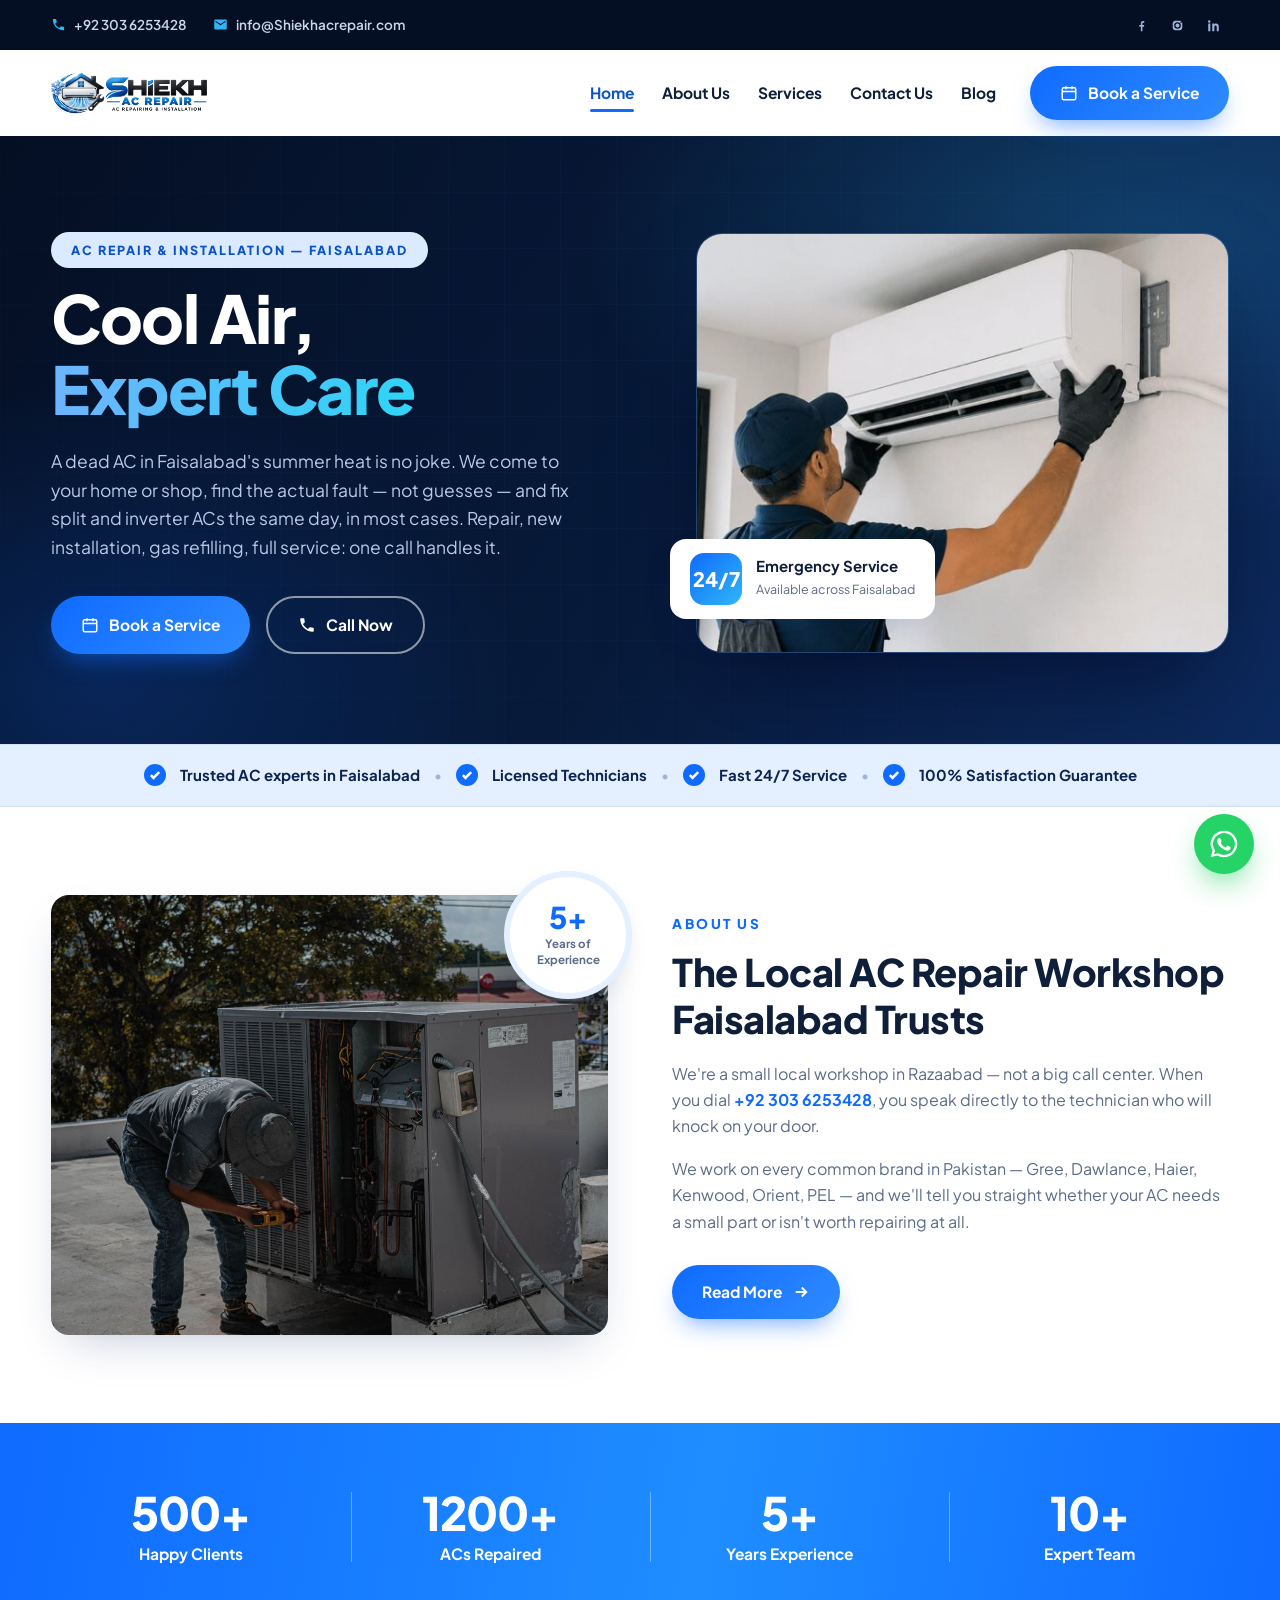
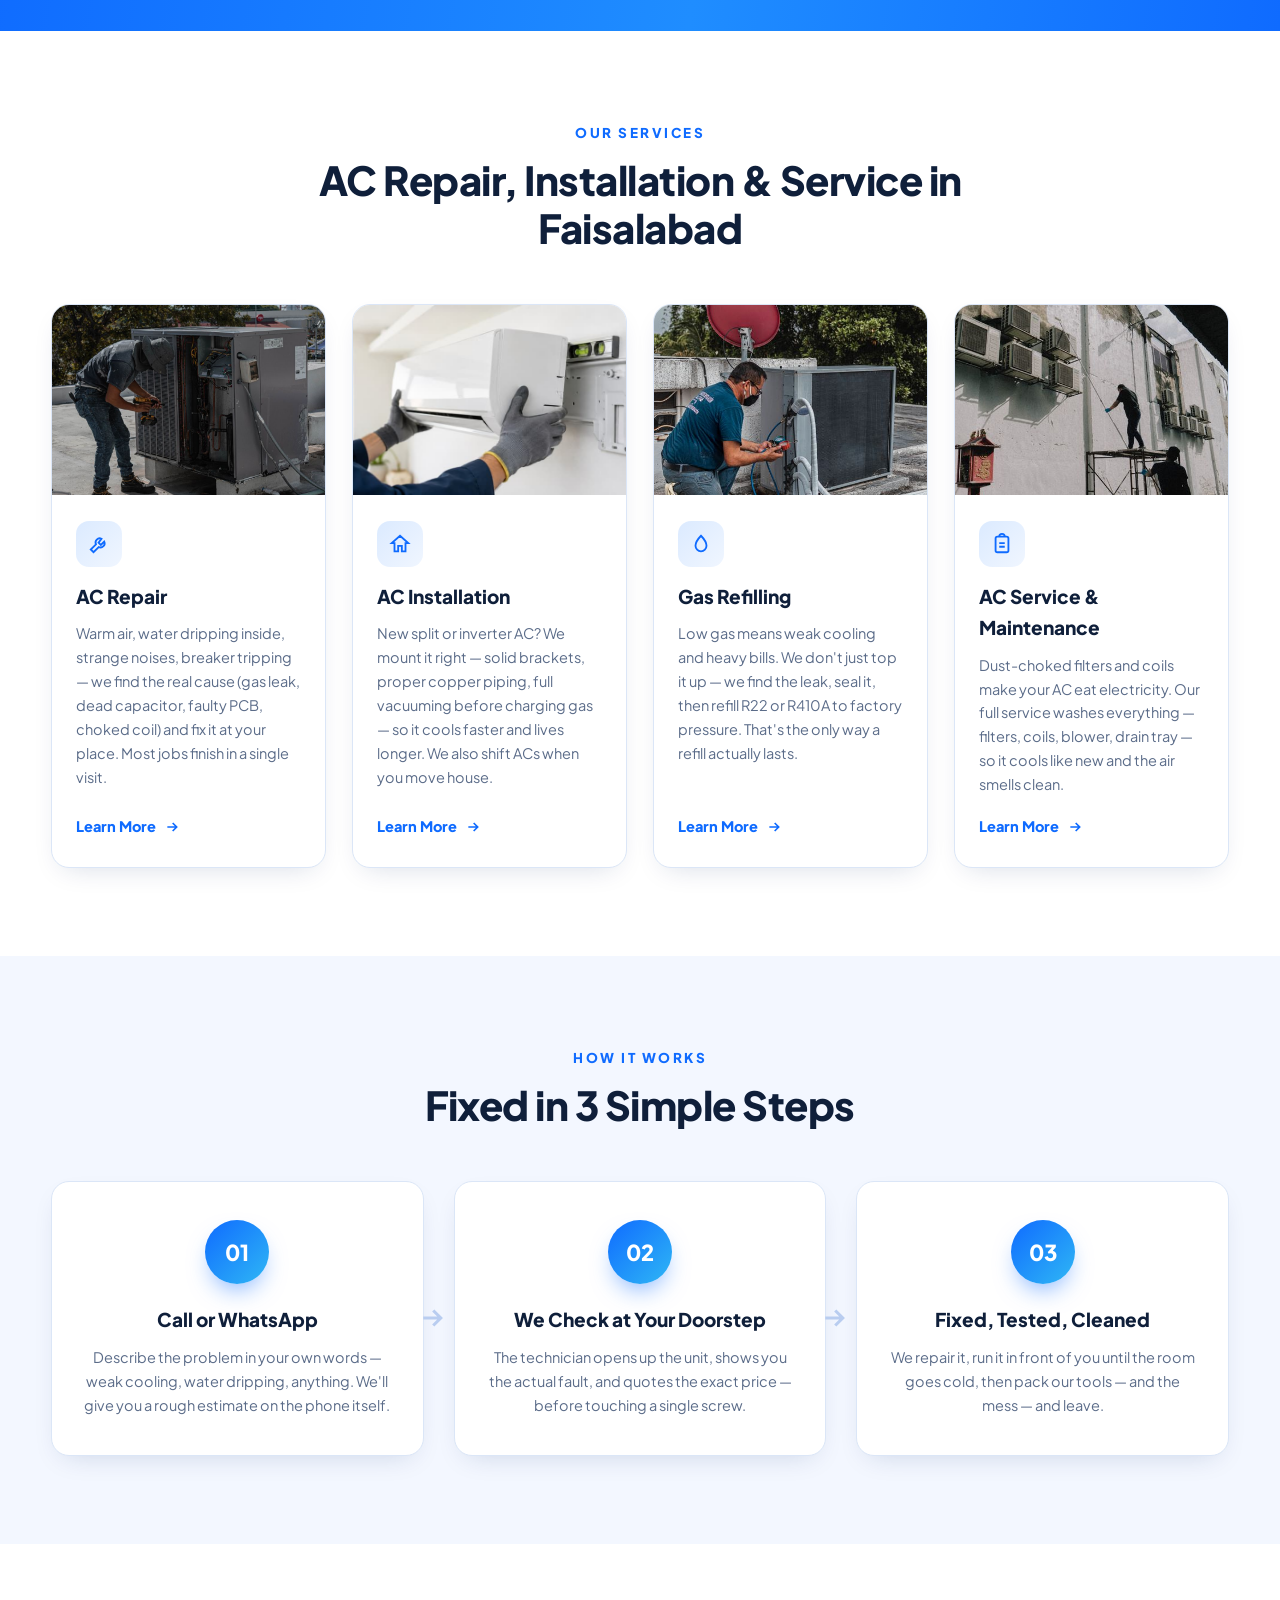
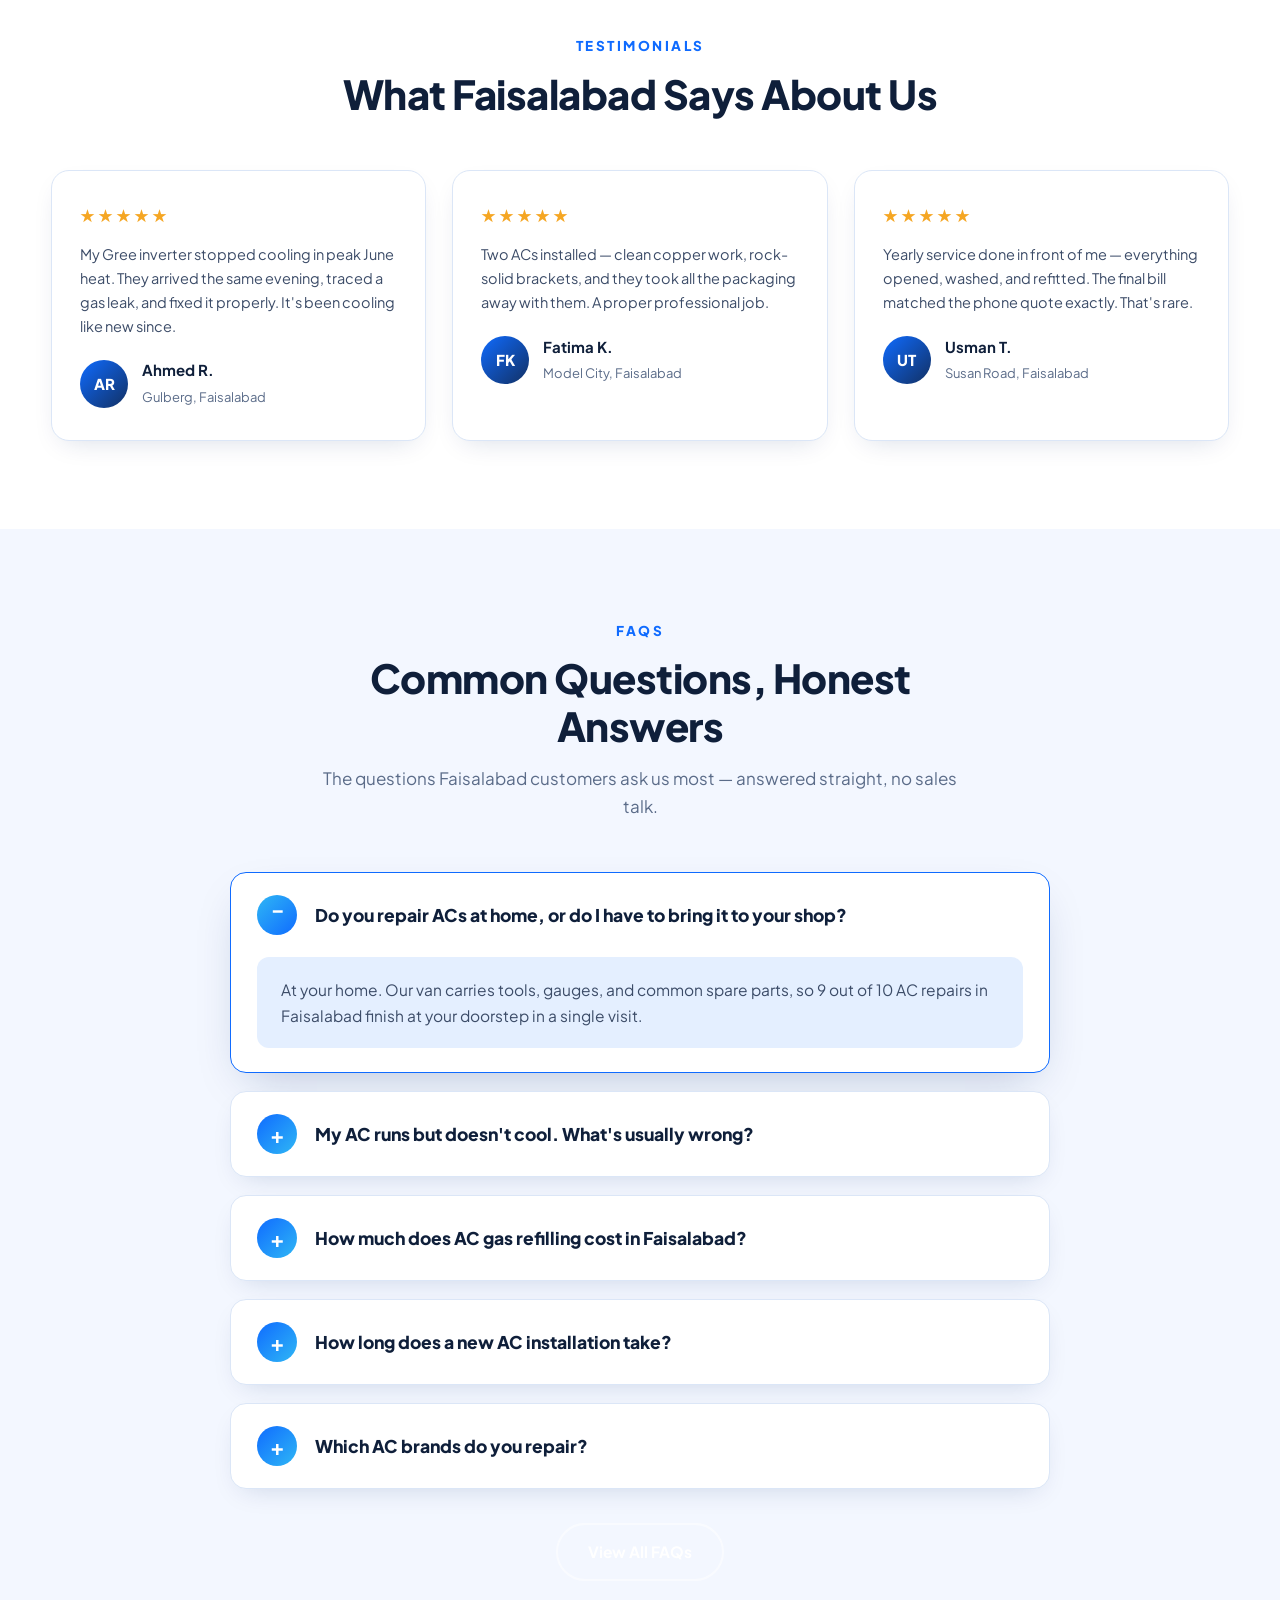
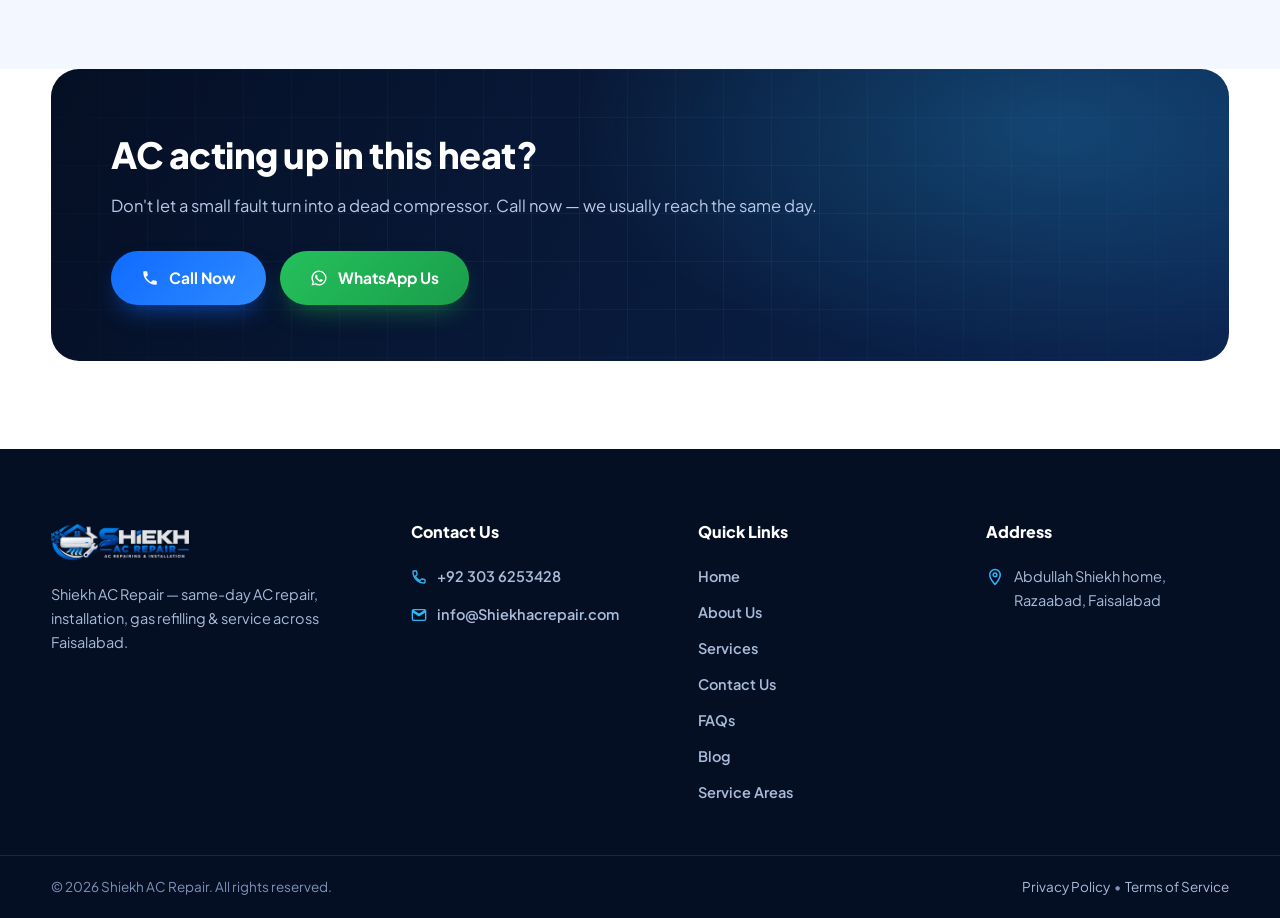
==== index.html @ 2d91a0ac "first commit" ====
<!DOCTYPE html>
<html lang="en">
<head>
  <meta charset="UTF-8">
  <meta name="viewport" content="width=device-width, initial-scale=1.0">
  <title>AC Repair &amp; Installation in Faisalabad | Shiekh AC Repair</title>
  <meta name="description" content="AC not cooling? Shiekh AC Repair offers same-day AC repair, installation, gas refilling & deep cleaning across Faisalabad. Honest prices. Call +92 303 6253428.">
  <meta property="og:title" content="AC Repair & Installation in Faisalabad | Shiekh AC Repair">
  <meta property="og:description" content="Same-day AC repair, installation, gas refilling & servicing across Faisalabad. Call +92 303 6253428.">
  <meta property="og:type" content="website">
  <link rel="icon" type="image/png" href="assets/logo/favicon.png">
  <link rel="preconnect" href="https://fonts.googleapis.com">
  <link rel="preconnect" href="https://fonts.gstatic.com" crossorigin>
  <link href="https://fonts.googleapis.com/css2?family=Plus+Jakarta+Sans:wght@400;500;600;700;800&display=swap" rel="stylesheet">
  <link rel="stylesheet" href="assets/css/style.css">
  <script type="application/ld+json">
  {
    "@context": "https://schema.org",
    "@type": "HVACBusiness",
    "name": "Shiekh AC Repair",
    "slogan": "Cool Air, Expert Care",
    "description": "Same-day AC repair, installation, gas refilling and deep cleaning services across Faisalabad, Pakistan.",
    "telephone": "+92 303 6253428",
    "email": "info@Shiekhacrepair.com",
    "address": {
      "@type": "PostalAddress",
      "streetAddress": "Abdullah Shiekh home, Razaabad",
      "addressLocality": "Faisalabad",
      "addressCountry": "PK"
    },
    "areaServed": ["Faisalabad", "Razaabad", "Gulberg", "Model City", "Susan Road", "Peoples Colony", "Jaranwala Road", "Satiana Road"],
    "openingHoursSpecification": {
      "@type": "OpeningHoursSpecification",
      "dayOfWeek": ["Monday","Tuesday","Wednesday","Thursday","Friday","Saturday","Sunday"],
      "opens": "09:00",
      "closes": "21:00"
    },
    "priceRange": "₨₨"
  }
  </script>
</head>
<body>

<!-- ======= Top bar ======= -->
<div class="topbar">
  <div class="container topbar-inner">
    <div class="topbar-contact">
      <a href="tel:+923036253428">
        <svg viewBox="0 0 24 24"><path d="M6.6 10.8c1.4 2.8 3.8 5.2 6.6 6.6l2.2-2.2c.3-.3.7-.4 1-.2 1.1.4 2.3.6 3.6.6.6 0 1 .4 1 1V20c0 .6-.4 1-1 1C10.6 21 3 13.4 3 4c0-.6.4-1 1-1h3.5c.6 0 1 .4 1 1 0 1.2.2 2.4.6 3.6.1.3 0 .7-.2 1l-2.3 2.2z"/></svg>
        +92 303 6253428
      </a>
      <a href="mailto:info@Shiekhacrepair.com">
        <svg viewBox="0 0 24 24"><path d="M20 4H4c-1.1 0-2 .9-2 2v12c0 1.1.9 2 2 2h16c1.1 0 2-.9 2-2V6c0-1.1-.9-2-2-2zm0 4l-8 5-8-5V6l8 5 8-5v2z"/></svg>
        info@Shiekhacrepair.com
      </a>
    </div>
    <div class="topbar-social">
      <a href="#" aria-label="Facebook"><svg viewBox="0 0 24 24"><path d="M13.5 21v-7h2.4l.4-3h-2.8V9.1c0-.9.3-1.5 1.6-1.5h1.3V4.9c-.3 0-1.1-.1-2-.1-2 0-3.4 1.2-3.4 3.5V11H8.5v3H11v7h2.5z"/></svg></a>
      <a href="#" aria-label="Instagram"><svg viewBox="0 0 24 24"><path d="M12 8.8A3.2 3.2 0 1 0 12 15.2 3.2 3.2 0 0 0 12 8.8zm0-2.1a5.3 5.3 0 1 1 0 10.6 5.3 5.3 0 0 1 0-10.6zm6.8-.1a1.2 1.2 0 1 1-2.4 0 1.2 1.2 0 0 1 2.4 0zM12 4.2c-2.5 0-2.8 0-3.8.1-1 .1-1.9.4-2.6 1.2-.7.7-1.1 1.6-1.2 2.6-.1 1-.1 1.3-.1 3.8s0 2.8.1 3.8c.1 1 .4 1.9 1.2 2.6.7.7 1.6 1.1 2.6 1.2 1 .1 1.3.1 3.8.1s2.8 0 3.8-.1c1-.1 1.9-.4 2.6-1.2.7-.7 1.1-1.6 1.2-2.6.1-1 .1-1.3.1-3.8s0-2.8-.1-3.8c-.1-1-.4-1.9-1.2-2.6-.7-.7-1.6-1.1-2.6-1.2-1-.1-1.3-.1-3.8-.1z"/></svg></a>
      <a href="#" aria-label="LinkedIn"><svg viewBox="0 0 24 24"><path d="M6.9 8.6H3.6V21h3.3V8.6zM5.2 3.5a2 2 0 1 0 0 4 2 2 0 0 0 0-4zM20.4 13.4c0-3.2-1.7-4.7-4-4.7-1.8 0-2.7 1-3.1 1.7V8.6h-3.3V21h3.3v-6.6c0-1.6.8-2.5 2-2.5s1.9.9 1.9 2.5V21h3.2v-7.6z"/></svg></a>
    </div>
  </div>
</div>

<!-- ======= Header ======= -->
<header class="site-header">
  <div class="container header-inner">
    <a class="brand" href="index.html" aria-label="Shiekh AC Repair — home">
      <img src="assets/logo/logo-header.png" alt="Shiekh AC Repair — AC Repairing & Installation">
    </a>
    <nav class="main-nav" id="mainNav" aria-label="Main navigation">
      <a class="nav-link active" href="index.html">Home</a>
      <a class="nav-link" href="about.html">About Us</a>
      <a class="nav-link" href="services.html">Services</a>
      <a class="nav-link" href="contact.html">Contact Us</a>
      <a class="nav-link" href="blog.html">Blog</a>
      <a class="btn btn-primary nav-cta" href="contact.html">
        <svg viewBox="0 0 24 24" fill="none" stroke="currentColor" stroke-width="2"><rect x="3" y="5" width="18" height="16" rx="2"/><path d="M8 3v4M16 3v4M3 10h18"/></svg>
        Book a Service
      </a>
    </nav>
    <button class="nav-toggle" id="navToggle" aria-label="Open menu"><span></span><span></span><span></span></button>
  </div>
</header>

<!-- ======= Hero ======= -->
<section class="hero">
  <div class="container hero-inner">
    <div class="reveal">
      <span class="pill">AC Repair &amp; Installation — Faisalabad</span>
      <h1>Cool Air,<br><span class="accent">Expert Care</span></h1>
      <p class="lead">A dead AC in Faisalabad's summer heat is no joke. We come to your home or shop, find the actual fault — not guesses — and fix split and inverter ACs the same day, in most cases. Repair, new installation, gas refilling, full service: one call handles it.</p>
      <div class="hero-actions">
        <a class="btn btn-primary" href="contact.html">
          <svg viewBox="0 0 24 24" fill="none" stroke="currentColor" stroke-width="2"><rect x="3" y="5" width="18" height="16" rx="2"/><path d="M8 3v4M16 3v4M3 10h18"/></svg>
          Book a Service
        </a>
        <a class="btn btn-outline" href="tel:+923036253428">
          <svg viewBox="0 0 24 24" fill="currentColor"><path d="M6.6 10.8c1.4 2.8 3.8 5.2 6.6 6.6l2.2-2.2c.3-.3.7-.4 1-.2 1.1.4 2.3.6 3.6.6.6 0 1 .4 1 1V20c0 .6-.4 1-1 1C10.6 21 3 13.4 3 4c0-.6.4-1 1-1h3.5c.6 0 1 .4 1 1 0 1.2.2 2.4.6 3.6.1.3 0 .7-.2 1l-2.3 2.2z"/></svg>
          Call Now
        </a>
      </div>
    </div>
    <div class="hero-media reveal">
      <img src="assets/img/hero-ac.jpg" alt="AC technician installing a split AC indoor unit in Faisalabad">
      <div class="hero-badge">
        <div class="num">24/7</div>
        <div><strong>Emergency Service</strong><span>Available across Faisalabad</span></div>
      </div>
    </div>
  </div>
</section>

<!-- ======= Trust strip ======= -->
<div class="trust-strip">
  <div class="container trust-inner">
    <span class="tick"><svg viewBox="0 0 24 24"><path d="M9 16.2l-3.5-3.5L4 14.2 9 19.2 20 8.2l-1.4-1.4z"/></svg></span> Trusted AC experts in Faisalabad
    <span class="trust-dot">•</span>
    <span class="tick"><svg viewBox="0 0 24 24"><path d="M9 16.2l-3.5-3.5L4 14.2 9 19.2 20 8.2l-1.4-1.4z"/></svg></span> Licensed Technicians
    <span class="trust-dot">•</span>
    <span class="tick"><svg viewBox="0 0 24 24"><path d="M9 16.2l-3.5-3.5L4 14.2 9 19.2 20 8.2l-1.4-1.4z"/></svg></span> Fast 24/7 Service
    <span class="trust-dot">•</span>
    <span class="tick"><svg viewBox="0 0 24 24"><path d="M9 16.2l-3.5-3.5L4 14.2 9 19.2 20 8.2l-1.4-1.4z"/></svg></span> 100% Satisfaction Guarantee
  </div>
</div>

<!-- ======= About teaser ======= -->
<section class="section">
  <div class="container about-grid">
    <div class="about-media reveal">
      <img src="assets/img/about-tech.jpg" alt="Shiekh AC Repair technician servicing an outdoor AC unit in Faisalabad">
      <div class="exp-badge"><strong>5+</strong><span>Years of<br>Experience</span></div>
    </div>
    <div class="about-copy reveal">
      <span class="eyebrow">About Us</span>
      <h2>The Local AC Repair Workshop Faisalabad Trusts</h2>
      <p>We're a small local workshop in Razaabad — not a big call center. When you dial <a href="tel:+923036253428" style="color:var(--blue);font-weight:700">+92 303 6253428</a>, you speak directly to the technician who will knock on your door.</p>
      <p>We work on every common brand in Pakistan — Gree, Dawlance, Haier, Kenwood, Orient, PEL — and we'll tell you straight whether your AC needs a small part or isn't worth repairing at all.</p>
      <a class="btn btn-primary" href="about.html">Read More
        <svg viewBox="0 0 24 24" fill="none" stroke="currentColor" stroke-width="2.5"><path d="M5 12h14M13 6l6 6-6 6"/></svg>
      </a>
    </div>
  </div>
</section>

<!-- ======= Stats ======= -->
<!-- PLACEHOLDER: replace these numbers with your real business stats before publishing -->
<section class="stats-band">
  <div class="container stats-grid">
    <div class="stat reveal"><div class="stat-num">500+</div><div class="stat-label">Happy Clients</div></div>
    <div class="stat reveal"><div class="stat-num">1200+</div><div class="stat-label">ACs Repaired</div></div>
    <div class="stat reveal"><div class="stat-num">5+</div><div class="stat-label">Years Experience</div></div>
    <div class="stat reveal"><div class="stat-num">10+</div><div class="stat-label">Expert Team</div></div>
  </div>
</section>

<!-- ======= Services ======= -->
<section class="section">
  <div class="container">
    <div class="section-head reveal">
      <span class="eyebrow">Our Services</span>
      <h2>AC Repair, Installation &amp; Service in Faisalabad</h2>
    </div>
    <div class="cards-4">
      <article class="card reveal">
        <div class="card-media"><img src="assets/img/service-repair.jpg" alt="Split AC repair at home in Faisalabad"></div>
        <div class="card-body">
          <div class="card-icon"><svg viewBox="0 0 24 24"><path d="M14.7 6.3a4.5 4.5 0 0 0-6 6L3 18l3 3 5.7-5.7a4.5 4.5 0 0 0 6-6L14 13l-2.5-2.5 3.2-4.2z"/></svg></div>
          <h3>AC Repair</h3>
          <p>Warm air, water dripping inside, strange noises, breaker tripping — we find the real cause (gas leak, dead capacitor, faulty PCB, choked coil) and fix it at your place. Most jobs finish in a single visit.</p>
          <a class="card-link" href="services.html">Learn More <svg viewBox="0 0 24 24"><path d="M5 12h14M13 6l6 6-6 6"/></svg></a>
        </div>
      </article>
      <article class="card reveal">
        <div class="card-media"><img src="assets/img/service-install.jpg" alt="Inverter AC installation in Faisalabad"></div>
        <div class="card-body">
          <div class="card-icon"><svg viewBox="0 0 24 24"><path d="M12 3l9 8h-3v9h-4v-6H10v6H6v-9H3l9-8z"/></svg></div>
          <h3>AC Installation</h3>
          <p>New split or inverter AC? We mount it right — solid brackets, proper copper piping, full vacuuming before charging gas — so it cools faster and lives longer. We also shift ACs when you move house.</p>
          <a class="card-link" href="services.html">Learn More <svg viewBox="0 0 24 24"><path d="M5 12h14M13 6l6 6-6 6"/></svg></a>
        </div>
      </article>
      <article class="card reveal">
        <div class="card-media"><img src="assets/img/service-gas.jpg" alt="AC gas refilling with manifold gauges in Faisalabad"></div>
        <div class="card-body">
          <div class="card-icon"><svg viewBox="0 0 24 24"><path d="M12 3s6 6.2 6 11a6 6 0 0 1-12 0c0-4.8 6-11 6-11z"/></svg></div>
          <h3>Gas Refilling</h3>
          <p>Low gas means weak cooling and heavy bills. We don't just top it up — we find the leak, seal it, then refill R22 or R410A to factory pressure. That's the only way a refill actually lasts.</p>
          <a class="card-link" href="services.html">Learn More <svg viewBox="0 0 24 24"><path d="M5 12h14M13 6l6 6-6 6"/></svg></a>
        </div>
      </article>
      <article class="card reveal">
        <div class="card-media"><img src="assets/img/service-clean.jpg" alt="AC deep cleaning service in Faisalabad"></div>
        <div class="card-body">
          <div class="card-icon"><svg viewBox="0 0 24 24"><rect x="5" y="4" width="14" height="17" rx="2"/><path d="M9 4a3 3 0 0 1 6 0M9 11h6M9 15h6"/></svg></div>
          <h3>AC Service &amp; Maintenance</h3>
          <p>Dust-choked filters and coils make your AC eat electricity. Our full service washes everything — filters, coils, blower, drain tray — so it cools like new and the air smells clean.</p>
          <a class="card-link" href="services.html">Learn More <svg viewBox="0 0 24 24"><path d="M5 12h14M13 6l6 6-6 6"/></svg></a>
        </div>
      </article>
    </div>
  </div>
</section>

<!-- ======= How it works ======= -->
<section class="section section-ice">
  <div class="container">
    <div class="section-head reveal">
      <span class="eyebrow">How It Works</span>
      <h2>Fixed in 3 Simple Steps</h2>
    </div>
    <div class="steps">
      <div class="step reveal">
        <div class="step-num">01</div>
        <h3>Call or WhatsApp</h3>
        <p>Describe the problem in your own words — weak cooling, water dripping, anything. We'll give you a rough estimate on the phone itself.</p>
        <span class="step-arrow"><svg viewBox="0 0 24 24"><path d="M5 12h14M13 6l6 6-6 6"/></svg></span>
      </div>
      <div class="step reveal">
        <div class="step-num">02</div>
        <h3>We Check at Your Doorstep</h3>
        <p>The technician opens up the unit, shows you the actual fault, and quotes the exact price — before touching a single screw.</p>
        <span class="step-arrow"><svg viewBox="0 0 24 24"><path d="M5 12h14M13 6l6 6-6 6"/></svg></span>
      </div>
      <div class="step reveal">
        <div class="step-num">03</div>
        <h3>Fixed, Tested, Cleaned</h3>
        <p>We repair it, run it in front of you until the room goes cold, then pack our tools — and the mess — and leave.</p>
      </div>
    </div>
  </div>
</section>

<!-- ======= Testimonials ======= -->
<!-- PLACEHOLDER: replace these sample reviews with real customer reviews before publishing -->
<section class="section">
  <div class="container">
    <div class="section-head reveal">
      <span class="eyebrow">Testimonials</span>
      <h2>What Faisalabad Says About Us</h2>
    </div>
    <div class="testi-grid">
      <article class="testi reveal">
        <div class="stars">★★★★★</div>
        <p>My Gree inverter stopped cooling in peak June heat. They arrived the same evening, traced a gas leak, and fixed it properly. It's been cooling like new since.</p>
        <div class="testi-who">
          <div class="testi-avatar">AR</div>
          <div><strong>Ahmed R.</strong><span>Gulberg, Faisalabad</span></div>
        </div>
      </article>
      <article class="testi reveal">
        <div class="stars">★★★★★</div>
        <p>Two ACs installed — clean copper work, rock-solid brackets, and they took all the packaging away with them. A proper professional job.</p>
        <div class="testi-who">
          <div class="testi-avatar">FK</div>
          <div><strong>Fatima K.</strong><span>Model City, Faisalabad</span></div>
        </div>
      </article>
      <article class="testi reveal">
        <div class="stars">★★★★★</div>
        <p>Yearly service done in front of me — everything opened, washed, and refitted. The final bill matched the phone quote exactly. That's rare.</p>
        <div class="testi-who">
          <div class="testi-avatar">UT</div>
          <div><strong>Usman T.</strong><span>Susan Road, Faisalabad</span></div>
        </div>
      </article>
    </div>
  </div>
</section>

<!-- ======= FAQs (home) ======= -->
<section class="section section-ice">
  <div class="container">
    <div class="section-head reveal">
      <span class="eyebrow">FAQs</span>
      <h2>Common Questions, Honest Answers</h2>
      <p style="max-width:640px;margin:14px auto 0;color:var(--muted)">The questions Faisalabad customers ask us most — answered straight, no sales talk.</p>
    </div>
    <div class="faq-list" style="max-width:820px;margin:0 auto">
      <div class="faq-item open reveal">
        <button class="faq-q" aria-expanded="true"><span class="faq-icon">−</span>Do you repair ACs at home, or do I have to bring it to your shop?</button>
        <div class="faq-a"><div class="faq-a-inner"><p>At your home. Our van carries tools, gauges, and common spare parts, so 9 out of 10 AC repairs in Faisalabad finish at your doorstep in a single visit.</p></div></div>
      </div>
      <div class="faq-item reveal">
        <button class="faq-q" aria-expanded="false"><span class="faq-icon">+</span>My AC runs but doesn't cool. What's usually wrong?</button>
        <div class="faq-a"><div class="faq-a-inner"><p>Usually one of four things: dirty filters or coils, low gas from a leak, a weak capacitor, or a failing compressor. Our technician checks in that order — and shows you the fault before giving you a quote.</p></div></div>
      </div>
      <div class="faq-item reveal">
        <button class="faq-q" aria-expanded="false"><span class="faq-icon">+</span>How much does AC gas refilling cost in Faisalabad?</button>
        <div class="faq-a"><div class="faq-a-inner"><p>It depends on your AC's tonnage, whether it uses R22 or R410A gas, and whether there's a leak to fix first. Anyone quoting a fixed price without seeing the unit is guessing. Call <a href="tel:+923036253428" style="color:var(--blue);font-weight:700">+92 303 6253428</a> — we'll ask two questions and give you the real number. No hidden charges.</p></div></div>
      </div>
      <div class="faq-item reveal">
        <button class="faq-q" aria-expanded="false"><span class="faq-icon">+</span>How long does a new AC installation take?</button>
        <div class="faq-a"><div class="faq-a-inner"><p>A standard split AC takes 2–3 hours: brackets, copper piping, vacuuming, gas charging, and full testing. We never rush the vacuuming step — that's what protects your compressor for years.</p></div></div>
      </div>
      <div class="faq-item reveal">
        <button class="faq-q" aria-expanded="false"><span class="faq-icon">+</span>Which AC brands do you repair?</button>
        <div class="faq-a"><div class="faq-a-inner"><p>All the common brands in Pakistan — Gree, Dawlance, Haier, Kenwood, Orient, PEL, Ecostar — split, inverter, and window units.</p></div></div>
      </div>
    </div>
    <div class="reveal" style="text-align:center;margin-top:34px">
      <a class="btn btn-outline" href="faqs.html">View All FAQs</a>
    </div>
  </div>
</section>

<!-- ======= CTA ======= -->
<section class="section" style="padding-top:0">
  <div class="container">
    <div class="cta-band reveal">
      <div class="cta-inner">
        <div>
          <h2>AC acting up in this heat?</h2>
          <p>Don't let a small fault turn into a dead compressor. Call now — we usually reach the same day.</p>
        </div>
        <div class="cta-actions">
          <a class="btn btn-primary" href="tel:+923036253428">
            <svg viewBox="0 0 24 24" fill="currentColor"><path d="M6.6 10.8c1.4 2.8 3.8 5.2 6.6 6.6l2.2-2.2c.3-.3.7-.4 1-.2 1.1.4 2.3.6 3.6.6.6 0 1 .4 1 1V20c0 .6-.4 1-1 1C10.6 21 3 13.4 3 4c0-.6.4-1 1-1h3.5c.6 0 1 .4 1 1 0 1.2.2 2.4.6 3.6.1.3 0 .7-.2 1l-2.3 2.2z"/></svg>
            Call Now
          </a>
          <a class="btn btn-green" href="https://wa.me/923036253428?text=Hello%20Shiekh%20AC%20Repair%2C%20I%20need%20AC%20service." target="_blank" rel="noopener">
            <svg viewBox="0 0 24 24" fill="currentColor"><path d="M12 2a10 10 0 0 0-8.6 15.1L2 22l5-1.3A10 10 0 1 0 12 2zm0 18.2a8.2 8.2 0 0 1-4.2-1.1l-.3-.2-3 .8.8-2.9-.2-.3A8.2 8.2 0 1 1 12 20.2zm4.6-6.1c-.3-.1-1.5-.7-1.7-.8-.2-.1-.4-.1-.6.1-.2.3-.6.8-.8 1-.1.2-.3.2-.5.1a6.7 6.7 0 0 1-3.3-2.9c-.3-.4 0-.5.1-.7l.4-.5c.1-.2.1-.3 0-.5l-.8-1.9c-.2-.5-.4-.4-.6-.4h-.5c-.2 0-.5.2-.7.5-.9.9-1.1 2.2-.2 3.9a11.6 11.6 0 0 0 4.5 4.2c1.7.8 2.4.9 3.2.7.5-.1 1.5-.6 1.7-1.2.2-.6.2-1.1.1-1.2 0-.1-.2-.2-.5-.3z"/></svg>
            WhatsApp Us
          </a>
        </div>
      </div>
    </div>
  </div>
</section>

<!-- ======= Footer ======= -->
<footer class="site-footer">
  <div class="container footer-grid">
    <div class="footer-brand">
      <img src="assets/logo/logo-footer.png" alt="Shiekh AC Repair">
      <p>Shiekh AC Repair — same-day AC repair, installation, gas refilling &amp; service across Faisalabad.</p>
    </div>
    <div>
      <h4>Contact Us</h4>
      <div class="footer-contact">
        <a href="tel:+923036253428"><svg viewBox="0 0 24 24"><path d="M6.6 10.8c1.4 2.8 3.8 5.2 6.6 6.6l2.2-2.2c.3-.3.7-.4 1-.2 1.1.4 2.3.6 3.6.6.6 0 1 .4 1 1V20c0 .6-.4 1-1 1C10.6 21 3 13.4 3 4c0-.6.4-1 1-1h3.5c.6 0 1 .4 1 1 0 1.2.2 2.4.6 3.6.1.3 0 .7-.2 1l-2.3 2.2z"/></svg>+92 303 6253428</a>
        <a href="mailto:info@Shiekhacrepair.com"><svg viewBox="0 0 24 24"><path d="M20 4H4c-1.1 0-2 .9-2 2v12c0 1.1.9 2 2 2h16c1.1 0 2-.9 2-2V6c0-1.1-.9-2-2-2zm0 4l-8 5-8-5V6l8 5 8-5v2z"/></svg>info@Shiekhacrepair.com</a>
      </div>
    </div>
    <div>
      <h4>Quick Links</h4>
      <div class="footer-links">
        <a href="index.html">Home</a>
        <a href="about.html">About Us</a>
        <a href="services.html">Services</a>
        <a href="contact.html">Contact Us</a>
        <a href="faqs.html">FAQs</a>
        <a href="blog.html">Blog</a>
        <a href="service-areas.html">Service Areas</a>
      </div>
    </div>
    <div>
      <h4>Address</h4>
      <div class="footer-addr">
        <svg viewBox="0 0 24 24"><path d="M12 2C8.1 2 5 5.1 5 9c0 5.2 7 13 7 13s7-7.8 7-13c0-3.9-3.1-7-7-7zm0 9.5A2.5 2.5 0 1 1 12 6.5a2.5 2.5 0 0 1 0 5z"/></svg>
        <span>Abdullah Shiekh home,<br>Razaabad, Faisalabad</span>
      </div>
    </div>
  </div>
  <div class="footer-bottom">
    <div class="container">
      <span>© <span id="year">2026</span> Shiekh AC Repair. All rights reserved.</span>
      <span><a href="#">Privacy Policy</a> &nbsp;•&nbsp; <a href="#">Terms of Service</a></span>
    </div>
  </div>
  <a class="whatsapp-float" href="https://wa.me/923036253428?text=Hello%20Shiekh%20AC%20Repair%2C%20I%20need%20AC%20service." target="_blank" rel="noopener" aria-label="Chat on WhatsApp">
    <svg viewBox="0 0 24 24"><path d="M12 2a10 10 0 0 0-8.6 15.1L2 22l5-1.3A10 10 0 1 0 12 2zm0 18.2a8.2 8.2 0 0 1-4.2-1.1l-.3-.2-3 .8.8-2.9-.2-.3A8.2 8.2 0 1 1 12 20.2zm4.6-6.1c-.3-.1-1.5-.7-1.7-.8-.2-.1-.4-.1-.6.1-.2.3-.6.8-.8 1-.1.2-.3.2-.5.1a6.7 6.7 0 0 1-3.3-2.9c-.3-.4 0-.5.1-.7l.4-.5c.1-.2.1-.3 0-.5l-.8-1.9c-.2-.5-.4-.4-.6-.4h-.5c-.2 0-.5.2-.7.5-.9.9-1.1 2.2-.2 3.9a11.6 11.6 0 0 0 4.5 4.2c1.7.8 2.4.9 3.2.7.5-.1 1.5-.6 1.7-1.2.2-.6.2-1.1.1-1.2 0-.1-.2-.2-.5-.3z"/></svg>
  </a>
</footer>

<script src="assets/js/main.js"></script>
</body>
</html>
---- assets/css/style.css ----
/* ============================================================
   Shiekh AC Repair — main stylesheet
   Theme: deep navy + bright blue, professional HVAC look
   ============================================================ */
:root{
  --navy-950:#050f24;
  --navy-900:#071a3a;
  --navy-800:#0b2450;
  --navy-700:#123063;
  --blue:#0f6bff;
  --blue-dark:#0a53c9;
  --blue-darker:#08409c;
  --cyan:#2fb7f5;
  --ice:#e4efff;
  --ice-2:#f3f7ff;
  --text:#0f1f3a;
  --muted:#5b6c89;
  --line:#dbe6f7;
  --green:#1fae53;
  --green-dark:#178a41;
  --white:#ffffff;
  --radius:18px;
  --radius-sm:12px;
  --shadow:0 18px 45px -18px rgba(10,40,100,.28);
  --shadow-sm:0 10px 28px -12px rgba(10,40,100,.18);
  --font:'Plus Jakarta Sans',-apple-system,BlinkMacSystemFont,'Segoe UI',Roboto,Arial,sans-serif;
}
*{margin:0;padding:0;box-sizing:border-box}
html{scroll-behavior:smooth}
body{
  font-family:var(--font);
  color:var(--text);
  background:var(--white);
  line-height:1.65;
  font-size:16px;
  -webkit-font-smoothing:antialiased;
}
img{max-width:100%;display:block}
a{text-decoration:none;color:inherit}
ul{list-style:none}
.container{width:min(1180px,92%);margin:0 auto}
section{position:relative}

/* ---------- Buttons ---------- */
.btn{
  display:inline-flex;align-items:center;justify-content:center;gap:10px;
  font-weight:700;font-size:15.5px;
  padding:14px 30px;border-radius:999px;border:0;cursor:pointer;
  transition:transform .18s ease,box-shadow .18s ease,background .18s ease;
  white-space:nowrap;
}
.btn svg{width:18px;height:18px;flex:none}
.btn-primary{
  background:linear-gradient(135deg,var(--blue),#2f8bff);
  color:#fff;box-shadow:0 12px 26px -10px rgba(15,107,255,.65);
}
.btn-primary:hover{transform:translateY(-2px);box-shadow:0 16px 32px -10px rgba(15,107,255,.7)}
.btn-outline{
  background:transparent;color:#fff;
  border:2px solid rgba(255,255,255,.55);
}
.btn-outline:hover{border-color:#fff;background:rgba(255,255,255,.08)}
.btn-green{
  background:linear-gradient(135deg,#25c05c,#1a9e4b);color:#fff;
  box-shadow:0 12px 26px -10px rgba(31,174,83,.6);
}
.btn-green:hover{transform:translateY(-2px)}
.btn-block{width:100%}
.btn-dark{
  background:var(--navy-900);color:#fff;
  box-shadow:0 12px 26px -12px rgba(7,26,58,.7);
}
.btn-dark:hover{background:var(--navy-800);transform:translateY(-2px)}

/* ---------- Section headings ---------- */
.section{padding:88px 0}
.section-ice{background:var(--ice-2)}
.eyebrow{
  display:inline-block;color:var(--blue);font-weight:800;font-size:13.5px;
  letter-spacing:2.5px;text-transform:uppercase;margin-bottom:12px;
}
.section-head{max-width:680px;margin:0 auto 52px;text-align:center}
.section-head h2{font-size:clamp(28px,3.4vw,40px);font-weight:800;line-height:1.2;letter-spacing:-.5px}
.section-head p{color:var(--muted);margin-top:12px;font-size:17px}
.pill{
  display:inline-block;background:#dbeaff;color:var(--blue-dark);
  font-weight:800;font-size:12.5px;letter-spacing:2px;text-transform:uppercase;
  padding:8px 20px;border-radius:999px;margin-bottom:14px;
}

/* ---------- Top bar ---------- */
.topbar{background:var(--navy-950);color:#c9d6ee;font-size:13.5px}
.topbar-inner{display:flex;justify-content:space-between;align-items:center;padding:10px 0;gap:16px}
.topbar-contact{display:flex;gap:26px;flex-wrap:wrap}
.topbar-contact a{display:inline-flex;align-items:center;gap:8px;font-weight:600}
.topbar-contact a:hover{color:#fff}
.topbar-contact svg{width:15px;height:15px;fill:var(--cyan)}
.topbar-social{display:flex;gap:6px}
.topbar-social a{
  width:30px;height:30px;display:inline-flex;align-items:center;justify-content:center;
  border-radius:8px;color:#9fb3d9;transition:.18s;
}
.topbar-social a:hover{background:rgba(255,255,255,.1);color:#fff}
.topbar-social svg{width:15px;height:15px;fill:currentColor}

/* ---------- Header / nav ---------- */
.site-header{
  background:#fff;position:sticky;top:0;z-index:100;
  transition:box-shadow .25s ease;
}
.site-header.scrolled{box-shadow:0 8px 30px -12px rgba(7,26,58,.25)}
.header-inner{display:flex;align-items:center;justify-content:space-between;gap:20px;padding:16px 0}
.brand img{height:52px;width:auto}
.main-nav{display:flex;align-items:center;gap:28px}
.main-nav a.nav-link{
  font-weight:700;font-size:15.5px;color:var(--text);position:relative;padding:6px 0;
  white-space:nowrap;
}
.main-nav a.nav-link::after{
  content:"";position:absolute;left:0;bottom:0;height:3px;width:0;border-radius:3px;
  background:var(--blue);transition:width .22s ease;
}
.main-nav a.nav-link:hover::after,.main-nav a.nav-link.active::after{width:100%}
.main-nav a.nav-link.active{color:var(--blue-dark)}
.nav-cta{margin-left:6px}
.nav-toggle{display:none;background:none;border:0;cursor:pointer;flex-direction:column;gap:5px;padding:8px}
.nav-toggle span{width:26px;height:3px;border-radius:3px;background:var(--navy-900);transition:.2s}

/* ---------- Home hero ---------- */
.hero{
  background:
    radial-gradient(900px 480px at 88% 18%,rgba(47,183,245,.22),transparent 60%),
    radial-gradient(700px 500px at 8% 90%,rgba(15,107,255,.20),transparent 60%),
    linear-gradient(120deg,var(--navy-950) 0%,var(--navy-900) 55%,#0d2a5e 100%);
  color:#fff;overflow:hidden;
}
.hero::before{
  content:"";position:absolute;inset:0;opacity:.5;pointer-events:none;
  background-image:
    linear-gradient(rgba(120,170,255,.06) 1px,transparent 1px),
    linear-gradient(90deg,rgba(120,170,255,.06) 1px,transparent 1px);
  background-size:56px 56px;
  mask-image:radial-gradient(80% 90% at 50% 40%,#000 30%,transparent 100%);
}
.hero-inner{
  display:grid;grid-template-columns:1.05fr .95fr;gap:56px;align-items:center;
  padding:96px 0 90px;position:relative;
}
.hero h1{
  font-size:clamp(40px,5.2vw,66px);font-weight:800;line-height:1.08;letter-spacing:-1.5px;
}
.hero h1 .accent{
  background:linear-gradient(90deg,#6db4ff,#2fd4f5);
  -webkit-background-clip:text;background-clip:text;color:transparent;
}
.hero p.lead{color:#b9c9e8;font-size:17.5px;margin:22px 0 34px;max-width:520px}
.hero-actions{display:flex;gap:16px;flex-wrap:wrap}
.hero-media{position:relative}
.hero-media img{
  border-radius:26px;box-shadow:0 40px 90px -30px rgba(0,10,40,.8);
  border:1px solid rgba(140,190,255,.25);width:100%;height:420px;object-fit:cover;
}
.hero-badge{
  position:absolute;left:-26px;bottom:34px;background:#fff;color:var(--text);
  border-radius:16px;padding:14px 20px;box-shadow:var(--shadow);
  display:flex;align-items:center;gap:14px;
}
.hero-badge .num{
  width:52px;height:52px;border-radius:14px;flex:none;
  background:linear-gradient(135deg,var(--blue),var(--cyan));color:#fff;
  display:flex;align-items:center;justify-content:center;font-weight:800;font-size:20px;
}
.hero-badge strong{display:block;font-size:15px;line-height:1.3}
.hero-badge span{font-size:12.5px;color:var(--muted)}

/* ---------- Trust strip ---------- */
.trust-strip{background:var(--ice);border-top:1px solid #cfe0fb;border-bottom:1px solid #cfe0fb}
.trust-inner{
  display:flex;justify-content:center;align-items:center;gap:14px;flex-wrap:wrap;
  padding:18px 0;font-weight:700;font-size:15px;color:var(--navy-800);
}
.trust-inner .tick{
  width:22px;height:22px;border-radius:50%;background:var(--blue);color:#fff;
  display:inline-flex;align-items:center;justify-content:center;flex:none;
}
.trust-inner .tick svg{width:12px;height:12px;fill:none;stroke:#fff;stroke-width:3}
.trust-dot{color:#9db4d8;font-weight:400}

/* ---------- About teaser ---------- */
.about-grid{display:grid;grid-template-columns:1fr 1fr;gap:64px;align-items:center}
.about-media{position:relative}
.about-media img{border-radius:var(--radius);box-shadow:var(--shadow);height:440px;width:100%;object-fit:cover}
.exp-badge{
  position:absolute;right:-24px;top:-24px;width:128px;height:128px;border-radius:50%;
  background:#fff;border:6px solid var(--ice);
  display:flex;flex-direction:column;align-items:center;justify-content:center;
  box-shadow:var(--shadow-sm);text-align:center;
}
.exp-badge strong{font-size:30px;font-weight:800;color:var(--blue);line-height:1}
.exp-badge span{font-size:11.5px;font-weight:700;color:var(--muted);line-height:1.35;margin-top:4px}
.about-copy h2{font-size:clamp(28px,3.2vw,38px);font-weight:800;letter-spacing:-.5px;line-height:1.25;margin-bottom:18px}
.about-copy p{color:var(--muted);margin-bottom:16px}
.about-copy .btn{margin-top:14px}

/* ---------- Stats band ---------- */
.stats-band{background:linear-gradient(100deg,#0f6bff 0%,#1f8dff 55%,#0f6bff 100%)}
.stats-grid{
  display:grid;grid-template-columns:repeat(4,1fr);gap:20px;
  padding:54px 0;color:#fff;text-align:center;
}
.stat{padding:10px 18px;position:relative}
.stat + .stat::before{
  content:"";position:absolute;left:0;top:15%;height:70%;width:1px;background:rgba(255,255,255,.35);
}
.stat .stat-num{font-size:clamp(34px,3.6vw,46px);font-weight:800;letter-spacing:-1px;line-height:1.1}
.stat .stat-label{font-weight:700;font-size:15.5px;margin-top:4px}
.stat .stat-note{font-size:12px;opacity:.75;font-style:italic}

/* ---------- Service cards ---------- */
.cards-4{display:grid;grid-template-columns:repeat(4,1fr);gap:26px}
.card{
  background:#fff;border:1px solid var(--line);border-radius:var(--radius);
  overflow:hidden;box-shadow:var(--shadow-sm);
  transition:transform .22s ease,box-shadow .22s ease;
  display:flex;flex-direction:column;
}
.card:hover{transform:translateY(-8px);box-shadow:var(--shadow)}
.card-media{height:190px;overflow:hidden}
.card-media img{width:100%;height:100%;object-fit:cover;transition:transform .4s ease}
.card:hover .card-media img{transform:scale(1.06)}
.card-body{padding:26px 24px 28px;display:flex;flex-direction:column;flex:1}
.card-icon{
  width:46px;height:46px;border-radius:13px;flex:none;
  background:linear-gradient(135deg,#dbeaff,#f0f6ff);color:var(--blue);
  display:inline-flex;align-items:center;justify-content:center;margin-bottom:14px;
}
.card-icon svg{width:22px;height:22px;fill:none;stroke:currentColor;stroke-width:2}
.card h3{font-size:19px;font-weight:800;margin-bottom:10px}
.card p{color:var(--muted);font-size:14.5px;flex:1}
.card-link{
  display:inline-flex;align-items:center;gap:8px;color:var(--blue);font-weight:800;
  font-size:14.5px;margin-top:18px;
}
.card-link:hover{gap:12px}
.card-link svg{width:16px;height:16px;fill:none;stroke:currentColor;stroke-width:2.5;transition:.2s}

/* ---------- How it works ---------- */
.steps{display:grid;grid-template-columns:repeat(3,1fr);gap:30px;margin-top:10px}
.step{
  background:#fff;border:1px solid var(--line);border-radius:var(--radius);
  padding:38px 30px;text-align:center;box-shadow:var(--shadow-sm);position:relative;
}
.step-num{
  width:64px;height:64px;border-radius:50%;margin:0 auto 20px;
  background:linear-gradient(135deg,var(--blue),var(--cyan));color:#fff;
  display:flex;align-items:center;justify-content:center;
  font-size:22px;font-weight:800;box-shadow:0 12px 24px -8px rgba(15,107,255,.55);
}
.step h3{font-size:19px;font-weight:800;margin-bottom:10px}
.step p{color:var(--muted);font-size:14.5px}
.step-arrow{
  position:absolute;right:-24px;top:44%;color:#b9cdf0;z-index:2;
}
.step-arrow svg{width:30px;height:30px;fill:none;stroke:currentColor;stroke-width:2.5}
.steps .step:last-child .step-arrow{display:none}

/* ---------- Testimonials ---------- */
.testi-grid{display:grid;grid-template-columns:repeat(3,1fr);gap:26px}
.testi{
  background:#fff;border:1px solid var(--line);border-radius:var(--radius);
  padding:30px 28px;box-shadow:var(--shadow-sm);
}
.testi .stars{color:#f5a623;letter-spacing:3px;font-size:17px;margin-bottom:14px}
.testi p{color:#3c4c68;font-size:14.5px;margin-bottom:20px}
.testi-who{display:flex;align-items:center;gap:14px}
.testi-avatar{
  width:48px;height:48px;border-radius:50%;flex:none;
  background:linear-gradient(135deg,var(--blue),var(--navy-700));color:#fff;
  display:flex;align-items:center;justify-content:center;font-weight:800;font-size:15px;
}
.testi-who strong{display:block;font-size:15px}
.testi-who span{font-size:13px;color:var(--muted)}

/* ---------- CTA band ---------- */
.cta-band{
  position:relative;
  background:
    radial-gradient(800px 400px at 85% 20%,rgba(47,183,245,.25),transparent 60%),
    linear-gradient(115deg,var(--navy-950),var(--navy-800));
  color:#fff;border-radius:28px;margin:0 auto;overflow:hidden;
}
.cta-band::before{
  content:"";position:absolute;inset:0;
  background-image:
    linear-gradient(rgba(120,170,255,.07) 1px,transparent 1px),
    linear-gradient(90deg,rgba(120,170,255,.07) 1px,transparent 1px);
  background-size:48px 48px;
  mask-image:radial-gradient(75% 100% at 50% 50%,#000 20%,transparent 100%);
}
.cta-inner{
  position:relative;display:flex;align-items:center;justify-content:space-between;
  gap:32px;padding:56px 60px;flex-wrap:wrap;
}
.cta-inner h2{font-size:clamp(26px,3vw,36px);font-weight:800;letter-spacing:-.5px}
.cta-inner p{color:#b9c9e8;margin-top:8px;font-size:16.5px}
.cta-actions{display:flex;gap:14px;flex-wrap:wrap}

/* ---------- Inner page hero ---------- */
.page-hero{
  background:
    radial-gradient(700px 380px at 80% 10%,rgba(47,183,245,.22),transparent 60%),
    radial-gradient(600px 400px at 10% 90%,rgba(15,107,255,.18),transparent 60%),
    linear-gradient(120deg,var(--navy-950),var(--navy-900) 60%,#0d2a5e);
  color:#fff;text-align:center;overflow:hidden;
}
.page-hero::before{
  content:"";position:absolute;inset:0;
  background-image:
    linear-gradient(rgba(120,170,255,.06) 1px,transparent 1px),
    linear-gradient(90deg,rgba(120,170,255,.06) 1px,transparent 1px);
  background-size:56px 56px;
  mask-image:radial-gradient(80% 90% at 50% 40%,#000 30%,transparent 100%);
}
.page-hero-inner{position:relative;padding:84px 0 78px}
.breadcrumb{color:#9db4d8;font-size:14px;font-weight:600;margin-bottom:16px}
.breadcrumb a{color:#cfe0ff}
.breadcrumb a:hover{color:#fff}
.page-hero h1{font-size:clamp(38px,4.6vw,56px);font-weight:800;letter-spacing:-1px}
.page-hero-sub{color:#a9c2ec;font-size:18px;margin-top:12px;font-weight:600}

/* ---------- Story / mission / why ---------- */
.story-grid{display:grid;grid-template-columns:1fr 1fr;gap:64px;align-items:center}
.story-media img{border-radius:var(--radius);box-shadow:var(--shadow);height:420px;width:100%;object-fit:cover}
.story-copy h3{font-size:clamp(26px,2.8vw,34px);font-weight:800;letter-spacing:-.5px;margin-bottom:18px}
.story-copy p{color:var(--muted);margin-bottom:16px}
.mv-grid{display:grid;grid-template-columns:1fr 1fr;gap:26px;margin-top:10px}
.mv-card{background:var(--ice);border:1px solid #cfe0fb;border-radius:var(--radius);padding:36px 32px}
.mv-card .mv-head{display:flex;align-items:center;gap:16px;margin-bottom:14px}
.mv-icon{
  width:52px;height:52px;border-radius:50%;flex:none;
  background:linear-gradient(135deg,var(--blue),var(--cyan));color:#fff;
  display:flex;align-items:center;justify-content:center;
}
.mv-icon svg{width:24px;height:24px;fill:none;stroke:#fff;stroke-width:2}
.mv-card h3{font-size:22px;font-weight:800}
.mv-card p{color:#3c4c68;font-size:15px}
.why-grid{display:grid;grid-template-columns:.9fr 1.1fr;gap:64px;align-items:center}
.why-media img{border-radius:var(--radius);box-shadow:var(--shadow);height:460px;width:100%;object-fit:cover}
.why-list{display:flex;flex-direction:column;gap:26px;margin-top:28px}
.why-item{display:flex;gap:18px;align-items:flex-start}
.why-item .tick{
  width:46px;height:46px;border-radius:50%;flex:none;
  background:linear-gradient(135deg,var(--blue),var(--cyan));color:#fff;
  display:flex;align-items:center;justify-content:center;
}
.why-item .tick svg{width:20px;height:20px;fill:none;stroke:#fff;stroke-width:2.4}
.why-item h4{font-size:18px;font-weight:800}
.why-item p{color:var(--muted);font-size:14.5px}
.why-2col{display:grid;grid-template-columns:1fr 1fr;gap:26px;margin-top:28px}

/* ---------- Dark info band ---------- */
.dark-band{
  background:
    radial-gradient(700px 380px at 85% 15%,rgba(47,183,245,.2),transparent 60%),
    linear-gradient(115deg,var(--navy-950),var(--navy-800));
  color:#fff;text-align:center;
}
.dark-band-inner{padding:76px 0;position:relative}
.dark-band h2{font-size:clamp(28px,3.4vw,42px);font-weight:800;letter-spacing:-.5px;max-width:760px;margin:0 auto}
.dark-band p{color:#a9c2ec;margin-top:14px;max-width:640px;margin-left:auto;margin-right:auto;font-size:16.5px}

/* ---------- Contact ---------- */
.contact-grid{display:grid;grid-template-columns:1fr 1fr;gap:36px;align-items:start}
.form-card{
  background:#fff;border:1px solid var(--line);border-radius:22px;
  padding:42px 38px;box-shadow:var(--shadow);
}
.form-card h2{font-size:28px;font-weight:800;margin-bottom:26px;letter-spacing:-.5px}
.field{margin-bottom:20px}
.field label{display:block;font-weight:700;font-size:14.5px;margin-bottom:8px}
.field input,.field select,.field textarea{
  width:100%;padding:14px 16px;border:1.5px solid var(--line);border-radius:12px;
  font-family:var(--font);font-size:15px;color:var(--text);background:#fbfdff;
  transition:border-color .18s,box-shadow .18s;
}
.field input:focus,.field select:focus,.field textarea:focus{
  outline:none;border-color:var(--blue);box-shadow:0 0 0 4px rgba(15,107,255,.12);
}
.field textarea{min-height:130px;resize:vertical}
.info-stack{display:flex;flex-direction:column;gap:22px}
.info-card{
  background:#fff;border:1px solid var(--line);border-radius:var(--radius);
  padding:26px 28px;box-shadow:var(--shadow-sm);
  display:flex;gap:20px;align-items:center;
  transition:transform .2s ease;
}
.info-card:hover{transform:translateY(-4px)}
.info-icon{
  width:64px;height:64px;border-radius:50%;flex:none;
  background:linear-gradient(135deg,var(--blue),#2f8bff);color:#fff;
  display:flex;align-items:center;justify-content:center;
  box-shadow:0 12px 24px -8px rgba(15,107,255,.5);
}
.info-icon svg{width:26px;height:26px;fill:none;stroke:#fff;stroke-width:2}
.info-card h3{font-size:18px;font-weight:800;margin-bottom:4px}
.info-card p,.info-card a{color:#3c4c68;font-size:16px;font-weight:600}
.info-card a:hover{color:var(--blue)}
.map-wrap{
  margin-top:44px;border-radius:22px;overflow:hidden;position:relative;
  box-shadow:var(--shadow);border:1px solid var(--line);
}
.map-wrap iframe,.map-wrap img{width:100%;height:380px;border:0;display:block;object-fit:cover}
.map-wrap a{display:block}
.map-label{
  position:absolute;left:28px;top:28px;background:rgba(255,255,255,.96);
  border-radius:16px;padding:18px 24px;box-shadow:var(--shadow-sm);
}
.map-label .pill{margin-bottom:8px}
.map-label strong{font-size:20px;font-weight:800;display:block}

/* ---------- FAQ ---------- */
.faq-list{max-width:820px;margin:0 auto;display:flex;flex-direction:column;gap:18px}
.faq-item{
  background:#fff;border:1.5px solid var(--line);border-radius:16px;
  box-shadow:var(--shadow-sm);overflow:hidden;transition:border-color .2s,box-shadow .2s;
}
.faq-item.open{border-color:var(--blue);box-shadow:var(--shadow)}
.faq-q{
  width:100%;background:none;border:0;cursor:pointer;text-align:left;
  display:flex;align-items:center;gap:18px;padding:22px 26px;
  font-family:var(--font);font-size:17.5px;font-weight:800;color:var(--text);
}
.faq-icon{
  width:40px;height:40px;border-radius:50%;flex:none;
  background:linear-gradient(135deg,var(--blue),var(--cyan));color:#fff;
  display:flex;align-items:center;justify-content:center;font-size:22px;font-weight:700;
  transition:transform .25s ease;line-height:1;
}
.faq-item.open .faq-icon{transform:rotate(180deg)}
.faq-a{max-height:0;overflow:hidden;transition:max-height .32s ease}
.faq-a-inner{margin:0 26px 24px;background:var(--ice);border-radius:12px;padding:20px 24px}
.faq-a p{color:#3c4c68;font-size:15.5px}

/* ---------- Footer ---------- */
.site-footer{background:var(--navy-950);color:#a9bcd9;margin-top:0}
.footer-grid{
  display:grid;grid-template-columns:1.3fr 1fr 1fr 1fr;gap:44px;
  padding:70px 0 50px;
}
.footer-brand img{height:46px;width:auto;margin-bottom:18px}
.footer-brand p{font-size:14.5px;max-width:280px}
.site-footer h4{color:#fff;font-size:16px;font-weight:800;margin-bottom:20px}
.footer-contact{display:flex;flex-direction:column;gap:14px;font-size:14.5px}
.footer-contact a{display:inline-flex;align-items:center;gap:10px;font-weight:600}
.footer-contact a:hover{color:#fff}
.footer-contact svg{width:16px;height:16px;fill:none;stroke:var(--cyan);stroke-width:2}
.footer-links{display:flex;flex-direction:column;gap:12px;font-size:14.5px;font-weight:600}
.footer-links a:hover{color:#fff}
.footer-addr{display:flex;gap:10px;font-size:14.5px;align-items:flex-start}
.footer-addr svg{width:18px;height:18px;fill:none;stroke:var(--cyan);stroke-width:2;flex:none;margin-top:3px}
.footer-bottom{border-top:1px solid rgba(255,255,255,.1)}
.footer-bottom .container{
  padding:20px 0;display:flex;justify-content:space-between;gap:12px;flex-wrap:wrap;
  font-size:13.5px;color:#7e93b8;
}
.footer-bottom a{color:#a9bcd9}
.footer-bottom a:hover{color:#fff}
.whatsapp-float{
  position:fixed;right:26px;bottom:26px;z-index:90;
  width:60px;height:60px;border-radius:50%;
  background:#25d366;display:flex;align-items:center;justify-content:center;
  box-shadow:0 14px 30px -8px rgba(37,211,102,.7);
  transition:transform .2s ease;
}
.whatsapp-float:hover{transform:scale(1.08)}
.whatsapp-float svg{width:32px;height:32px;fill:#fff}

/* ---------- Form notices (WordPress contact form) ---------- */
.form-notice{
  border-radius:12px;padding:16px 20px;font-weight:600;font-size:15px;margin-bottom:22px;
}
.form-notice.success{background:#e5f8ec;border:1.5px solid #34c26a;color:#14663a}
.form-notice.error{background:#fdecec;border:1.5px solid #e5605c;color:#8f2320}

/* ---------- Reveal on scroll ---------- */
body.js .reveal{opacity:0;transform:translateY(26px);transition:opacity .6s ease,transform .6s ease}
body.js .reveal.in{opacity:1;transform:none}

/* ---------- Responsive ---------- */
@media(max-width:1100px){
  .main-nav{gap:20px}
  .main-nav a.nav-link{font-size:14px}
  .brand img{height:46px}
  .nav-cta{font-size:14px;padding:12px 20px}
}
@media(max-width:1024px){
  .hero-inner{gap:36px}
  .hero-media img{height:340px}
  .cards-4{grid-template-columns:repeat(2,1fr)}
  .testi-grid{grid-template-columns:repeat(2,1fr)}
  .testi-grid .testi:last-child{grid-column:1/-1}
  .footer-grid{grid-template-columns:1fr 1fr}
}
@media(max-width:860px){
  .section{padding:64px 0}
  .main-nav{
    position:fixed;inset:0 0 0 auto;width:min(320px,84vw);background:#fff;
    flex-direction:column;align-items:flex-start;gap:6px;
    padding:90px 34px 34px;box-shadow:-20px 0 60px rgba(7,26,58,.2);
    transform:translateX(105%);transition:transform .3s ease;z-index:99;
  }
  .main-nav.open{transform:none}
  .main-nav a.nav-link{font-size:18px;padding:10px 0;width:100%}
  .nav-cta{margin:18px 0 0;width:100%}
  .nav-toggle{display:flex;z-index:100;position:relative}
  .nav-toggle.open span:nth-child(1){transform:translateY(8px) rotate(45deg)}
  .nav-toggle.open span:nth-child(2){opacity:0}
  .nav-toggle.open span:nth-child(3){transform:translateY(-8px) rotate(-45deg)}
  .hero-inner{grid-template-columns:1fr;padding:70px 0 64px}
  .hero-media img{height:300px}
  .hero-badge{left:12px}
  .about-grid,.story-grid,.why-grid,.contact-grid{grid-template-columns:1fr;gap:40px}
  .about-media img,.story-media img{height:320px}
  .why-media img{height:340px}
  .exp-badge{right:12px;top:-20px}
  .stats-grid{grid-template-columns:repeat(2,1fr);gap:8px;padding:44px 0}
  .stat:nth-child(3)::before{display:none}
  .steps{grid-template-columns:1fr}
  .step-arrow{display:none}
  .mv-grid,.why-2col{grid-template-columns:1fr}
  .cta-inner{padding:44px 34px}
  .topbar-social{display:none}
}
@media(max-width:560px){
  .cards-4,.testi-grid{grid-template-columns:1fr}
  .footer-grid{grid-template-columns:1fr;gap:34px}
  .form-card{padding:30px 24px}
  .hero-actions .btn{width:100%}
  .cta-actions .btn{width:100%}
  .map-label{left:14px;top:14px;padding:12px 16px}
  .whatsapp-float{right:16px;bottom:16px;width:54px;height:54px}
}

/* ======= SEO content helpers ======= */
.brands-line{text-align:center;margin-top:38px;color:var(--muted);font-size:16px}
.brands-line strong{color:var(--navy);font-weight:700}
.areas-line{text-align:center;margin-top:36px;color:var(--muted);font-size:15.5px;line-height:2.1}
.areas-line .pill{margin-bottom:12px}

/* ======= Blog ======= */
.blog-grid{display:grid;grid-template-columns:repeat(3,1fr);gap:28px}
.blog-card{background:#fff;border:1px solid var(--line);border-radius:20px;overflow:hidden;box-shadow:var(--shadow);display:flex;flex-direction:column;transition:transform .3s,box-shadow .3s}
.blog-card:hover{transform:translateY(-6px);box-shadow:0 24px 48px -16px rgba(15,107,255,.22)}
.blog-card .card-media img{height:200px}
.blog-date{font-size:13px;color:var(--muted);font-weight:600;margin-bottom:8px}
.blog-card h3{font-size:19px;margin-bottom:10px;line-height:1.4}
.blog-card h3 a{color:var(--navy);text-decoration:none}
.blog-card h3 a:hover{color:var(--blue)}
.post-hero{max-width:820px;margin:0 auto;text-align:center}
.post-meta{color:var(--muted);font-size:14px;font-weight:600;margin-top:14px}
.post-featured{border-radius:22px;overflow:hidden;margin:38px auto;max-width:900px;box-shadow:var(--shadow)}
.post-featured img{width:100%;height:420px;object-fit:cover;display:block}
.post-body{max-width:780px;margin:0 auto;font-size:17px;line-height:1.85;color:#33415c}
.post-body p{margin-bottom:20px}
.post-body h2{font-size:24px;color:var(--navy);margin:38px 0 14px;letter-spacing:-.3px}
.post-body ul{margin:0 0 22px 20px}
.post-body li{margin-bottom:10px}
.post-body strong{color:var(--navy)}
.post-cta{max-width:780px;margin:44px auto 0;background:linear-gradient(135deg,#eef5ff,#e3efff);border:1px solid #cfe2ff;border-radius:18px;padding:28px 30px;display:flex;align-items:center;justify-content:space-between;gap:20px;flex-wrap:wrap}
.post-cta p{margin:0;font-weight:600;color:var(--navy)}
.back-link{display:inline-flex;align-items:center;gap:8px;color:var(--blue);font-weight:700;text-decoration:none;margin-bottom:8px}
/* ======= Service areas ======= */
.areas-grid{display:grid;grid-template-columns:repeat(3,1fr);gap:22px}
.area-card{background:#fff;border:1px solid var(--line);border-radius:18px;padding:28px;box-shadow:var(--shadow)}
.area-card h3{font-size:19px;color:var(--navy);margin-bottom:10px;display:flex;align-items:center;gap:10px}
.area-card h3 .tick{width:30px;height:30px}
.area-card p{color:var(--muted);font-size:15px;line-height:1.7;margin:0}
@media(max-width:960px){.blog-grid,.areas-grid{grid-template-columns:repeat(2,1fr)}.post-featured img{height:300px}}
@media(max-width:640px){.blog-grid,.areas-grid{grid-template-columns:1fr}.post-featured img{height:220px}}
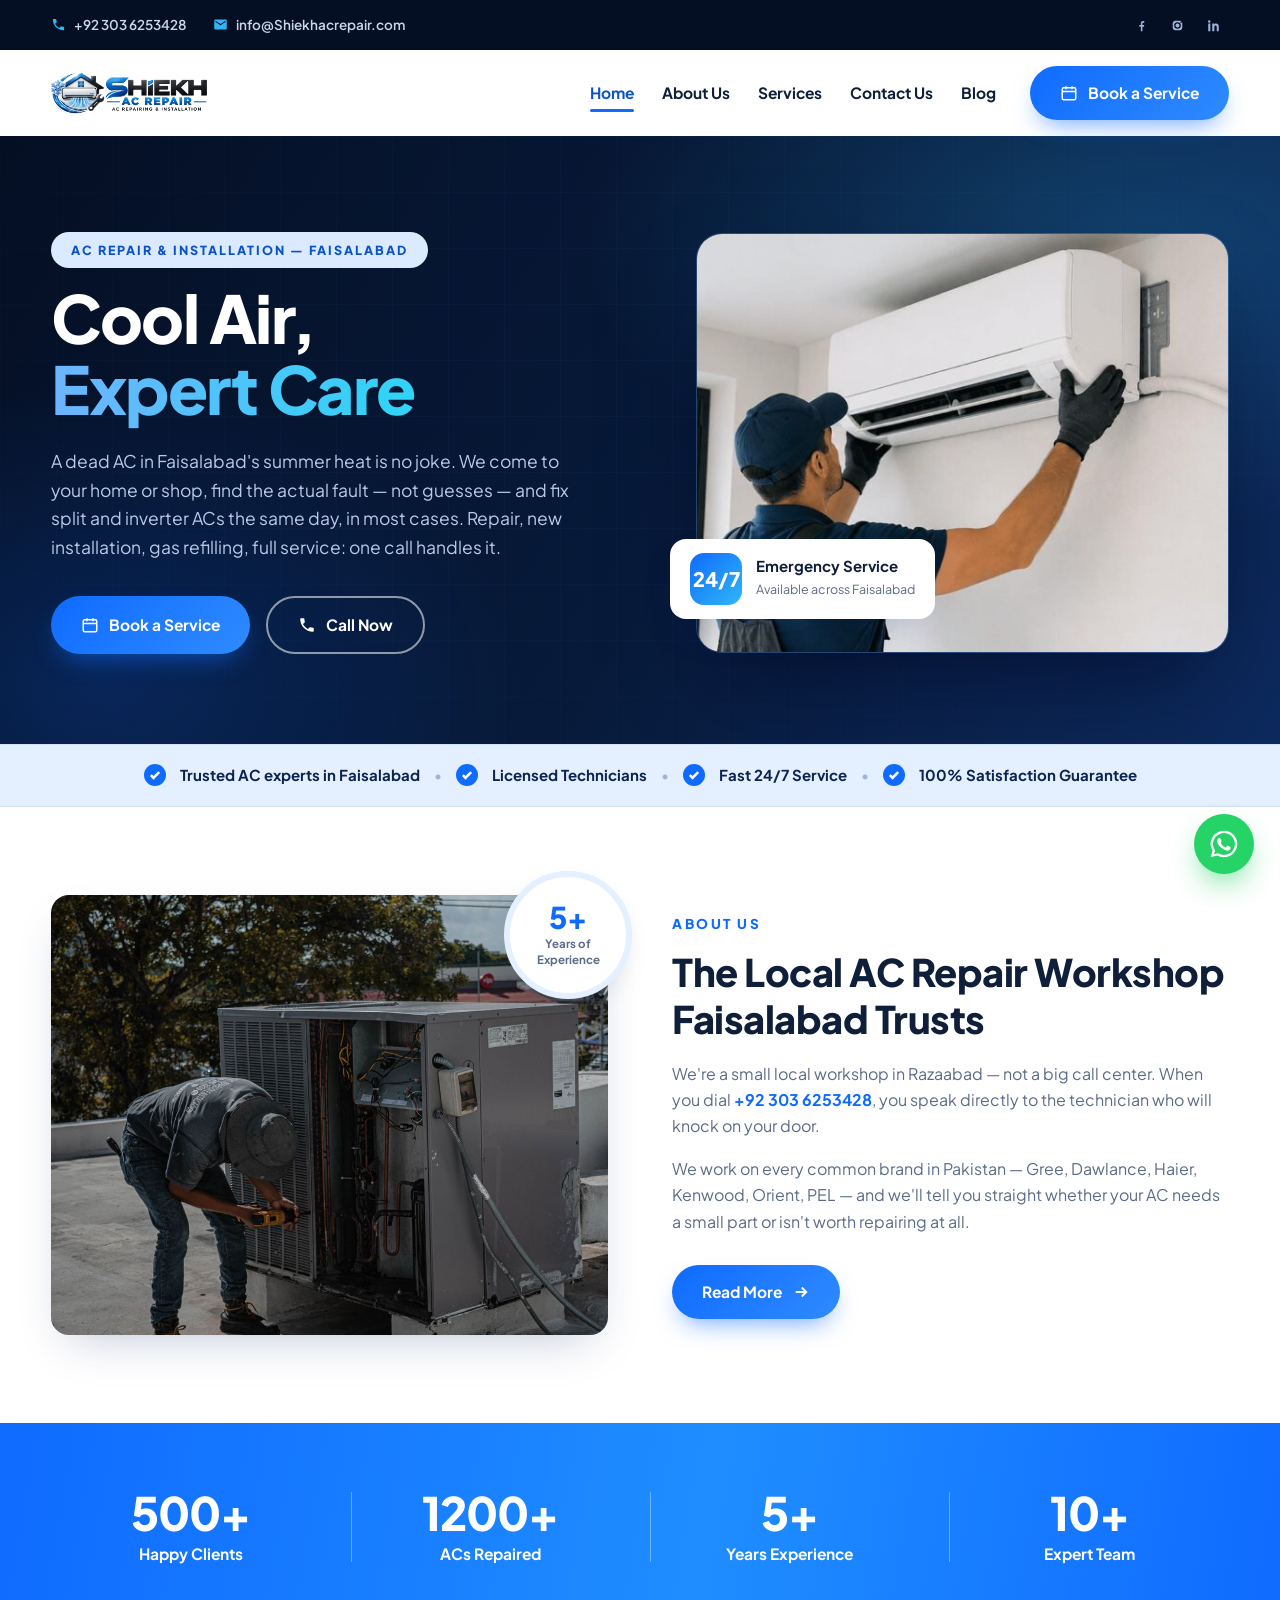
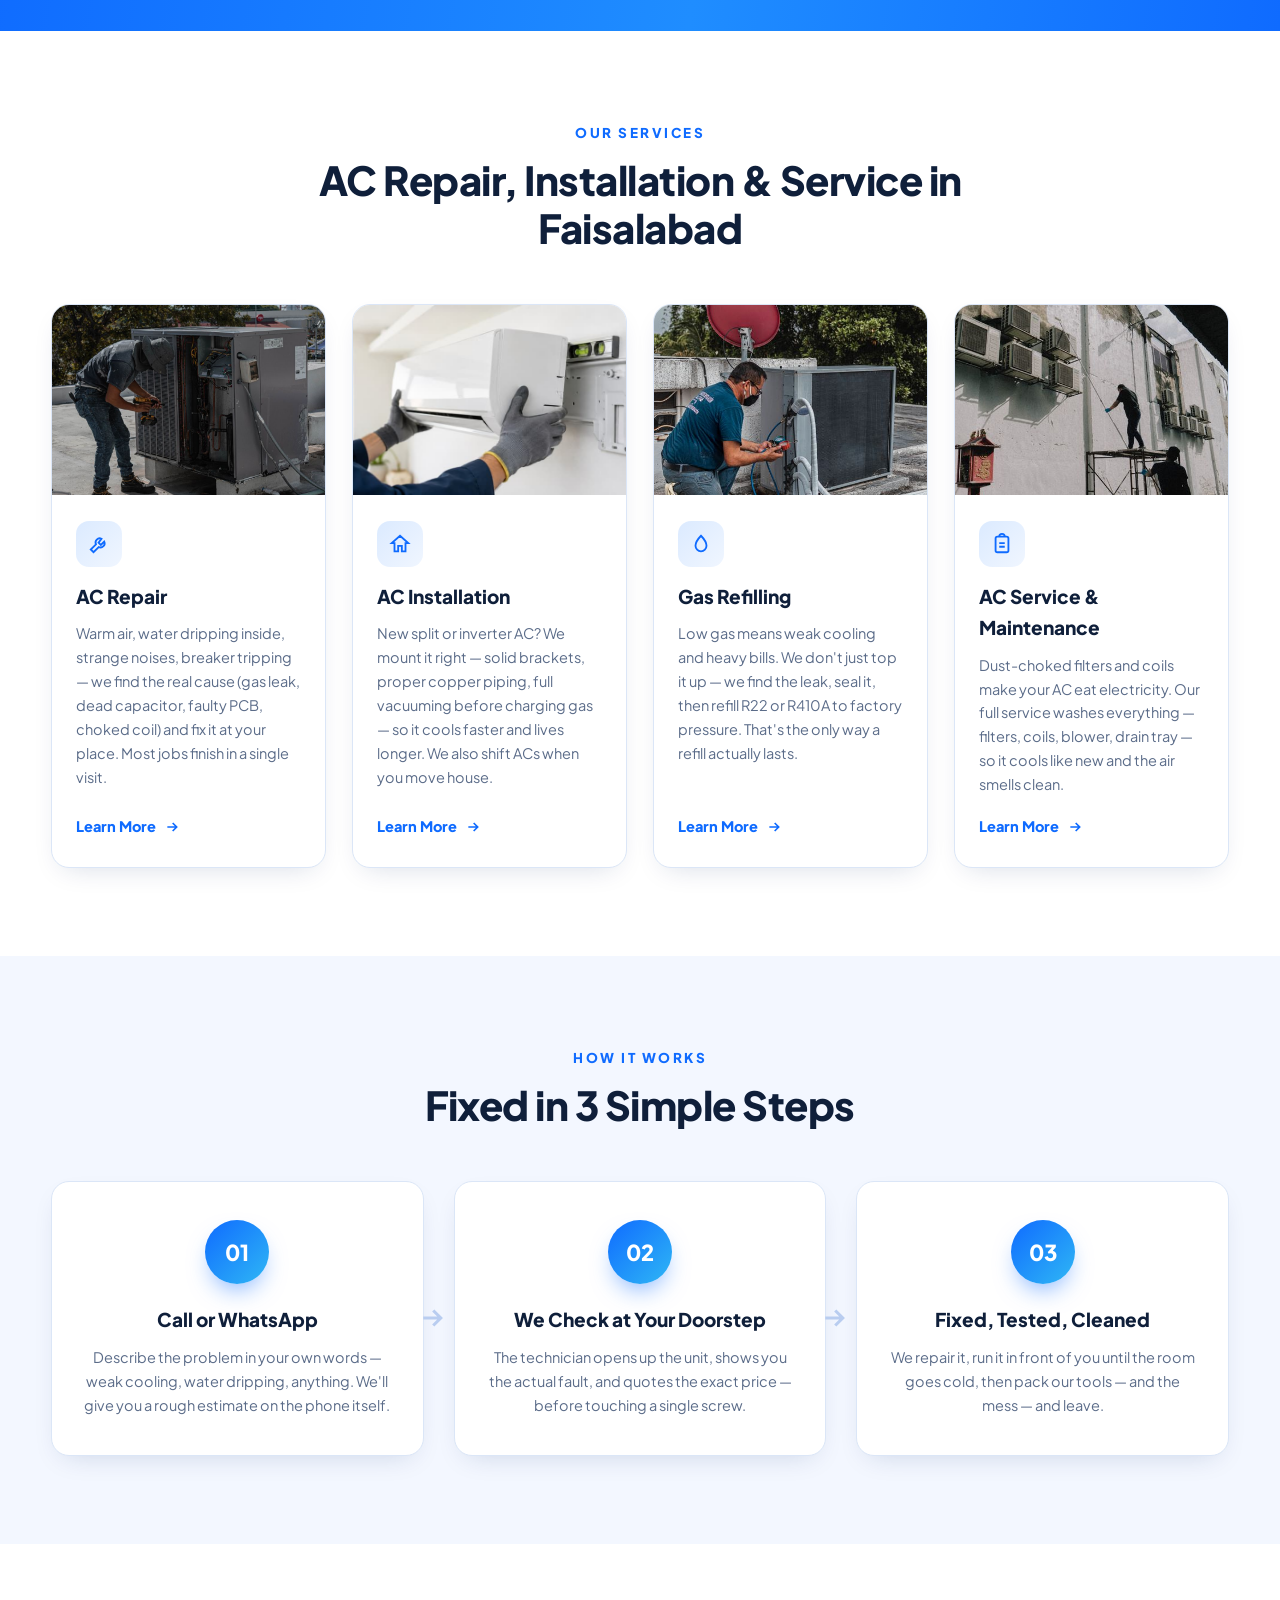
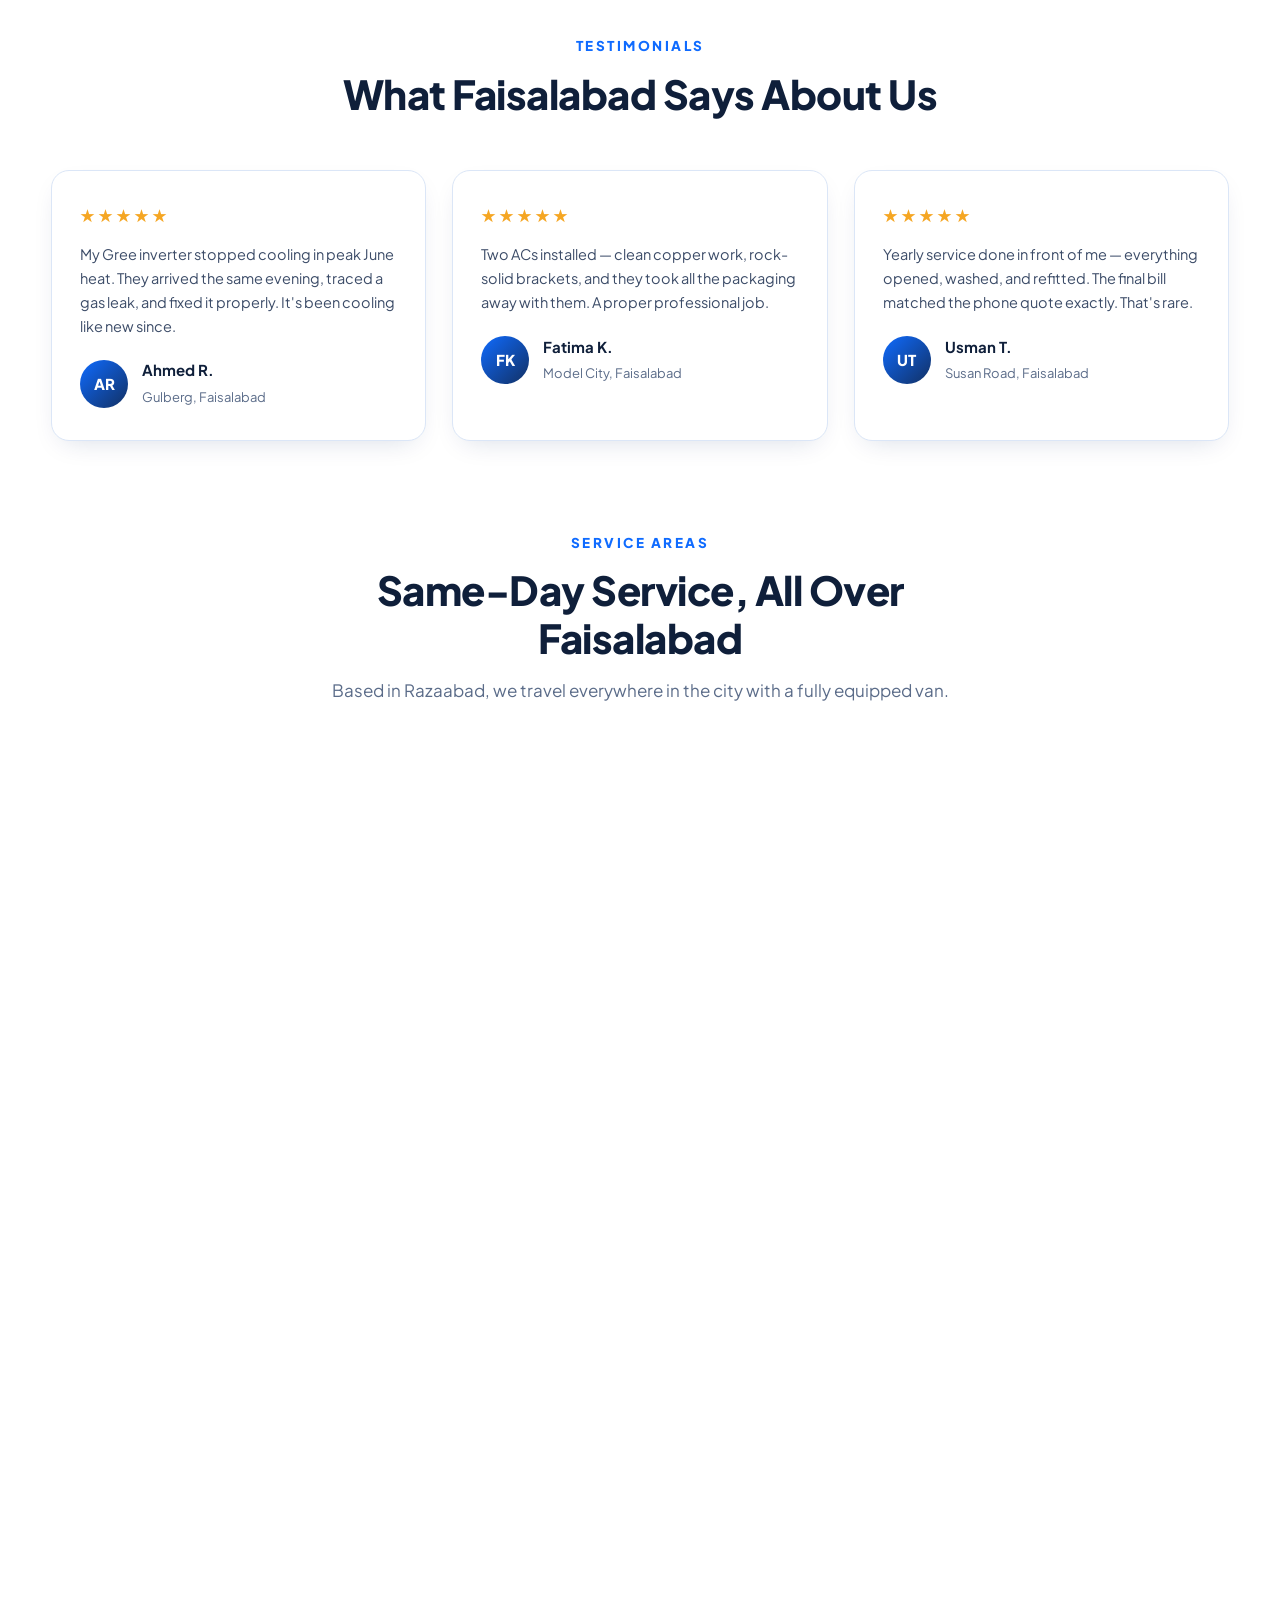
==== commit 3034b9cc: "services-area" ====
--- a/index.html
+++ b/index.html
@@ -268,6 +268,34 @@
   </div>
 </section>
 
+<!-- ======= Service Areas strip ======= -->
+<section class="section" style="padding-top:0">
+  <div class="container">
+    <div class="section-head reveal">
+      <span class="eyebrow">Service Areas</span>
+      <h2>Same-Day Service, All Over Faisalabad</h2>
+      <p style="max-width:640px;margin:14px auto 0;color:var(--muted)">Based in Razaabad, we travel everywhere in the city with a fully equipped van.</p>
+    </div>
+    <div class="areas-cloud reveal">
+      <span class="area-pill"><svg viewBox="0 0 24 24"><path d="M12 2C8.1 2 5 5.1 5 9c0 5.2 7 13 7 13s7-7.8 7-13c0-3.9-3.1-7-7-7zm0 9.5A2.5 2.5 0 1 1 12 6.5a2.5 2.5 0 0 1 0 5z"/></svg>Razaabad</span>
+      <span class="area-pill"><svg viewBox="0 0 24 24"><path d="M12 2C8.1 2 5 5.1 5 9c0 5.2 7 13 7 13s7-7.8 7-13c0-3.9-3.1-7-7-7zm0 9.5A2.5 2.5 0 1 1 12 6.5a2.5 2.5 0 0 1 0 5z"/></svg>Gulberg</span>
+      <span class="area-pill"><svg viewBox="0 0 24 24"><path d="M12 2C8.1 2 5 5.1 5 9c0 5.2 7 13 7 13s7-7.8 7-13c0-3.9-3.1-7-7-7zm0 9.5A2.5 2.5 0 1 1 12 6.5a2.5 2.5 0 0 1 0 5z"/></svg>Model City</span>
+      <span class="area-pill"><svg viewBox="0 0 24 24"><path d="M12 2C8.1 2 5 5.1 5 9c0 5.2 7 13 7 13s7-7.8 7-13c0-3.9-3.1-7-7-7zm0 9.5A2.5 2.5 0 1 1 12 6.5a2.5 2.5 0 0 1 0 5z"/></svg>Susan Road</span>
+      <span class="area-pill"><svg viewBox="0 0 24 24"><path d="M12 2C8.1 2 5 5.1 5 9c0 5.2 7 13 7 13s7-7.8 7-13c0-3.9-3.1-7-7-7zm0 9.5A2.5 2.5 0 1 1 12 6.5a2.5 2.5 0 0 1 0 5z"/></svg>Peoples Colony</span>
+      <span class="area-pill"><svg viewBox="0 0 24 24"><path d="M12 2C8.1 2 5 5.1 5 9c0 5.2 7 13 7 13s7-7.8 7-13c0-3.9-3.1-7-7-7zm0 9.5A2.5 2.5 0 1 1 12 6.5a2.5 2.5 0 0 1 0 5z"/></svg>Jaranwala Road</span>
+      <span class="area-pill"><svg viewBox="0 0 24 24"><path d="M12 2C8.1 2 5 5.1 5 9c0 5.2 7 13 7 13s7-7.8 7-13c0-3.9-3.1-7-7-7zm0 9.5A2.5 2.5 0 1 1 12 6.5a2.5 2.5 0 0 1 0 5z"/></svg>Satiana Road</span>
+      <span class="area-pill"><svg viewBox="0 0 24 24"><path d="M12 2C8.1 2 5 5.1 5 9c0 5.2 7 13 7 13s7-7.8 7-13c0-3.9-3.1-7-7-7zm0 9.5A2.5 2.5 0 1 1 12 6.5a2.5 2.5 0 0 1 0 5z"/></svg>Sargodha Road</span>
+      <span class="area-pill"><svg viewBox="0 0 24 24"><path d="M12 2C8.1 2 5 5.1 5 9c0 5.2 7 13 7 13s7-7.8 7-13c0-3.9-3.1-7-7-7zm0 9.5A2.5 2.5 0 1 1 12 6.5a2.5 2.5 0 0 1 0 5z"/></svg>D Ground & Kohinoor City</span>
+      <span class="area-pill"><svg viewBox="0 0 24 24"><path d="M12 2C8.1 2 5 5.1 5 9c0 5.2 7 13 7 13s7-7.8 7-13c0-3.9-3.1-7-7-7zm0 9.5A2.5 2.5 0 1 1 12 6.5a2.5 2.5 0 0 1 0 5z"/></svg>Jhang Road</span>
+      <span class="area-pill"><svg viewBox="0 0 24 24"><path d="M12 2C8.1 2 5 5.1 5 9c0 5.2 7 13 7 13s7-7.8 7-13c0-3.9-3.1-7-7-7zm0 9.5A2.5 2.5 0 1 1 12 6.5a2.5 2.5 0 0 1 0 5z"/></svg>Muslim Town</span>
+      <span class="area-pill"><svg viewBox="0 0 24 24"><path d="M12 2C8.1 2 5 5.1 5 9c0 5.2 7 13 7 13s7-7.8 7-13c0-3.9-3.1-7-7-7zm0 9.5A2.5 2.5 0 1 1 12 6.5a2.5 2.5 0 0 1 0 5z"/></svg>Wadi-e-Sitara</span>
+    </div>
+    <div class="reveal" style="text-align:center;margin-top:30px">
+      <a class="btn btn-outline" href="service-areas.html">View All Areas</a>
+    </div>
+  </div>
+</section>
+
 <!-- ======= FAQs (home) ======= -->
 <section class="section section-ice">
   <div class="container">
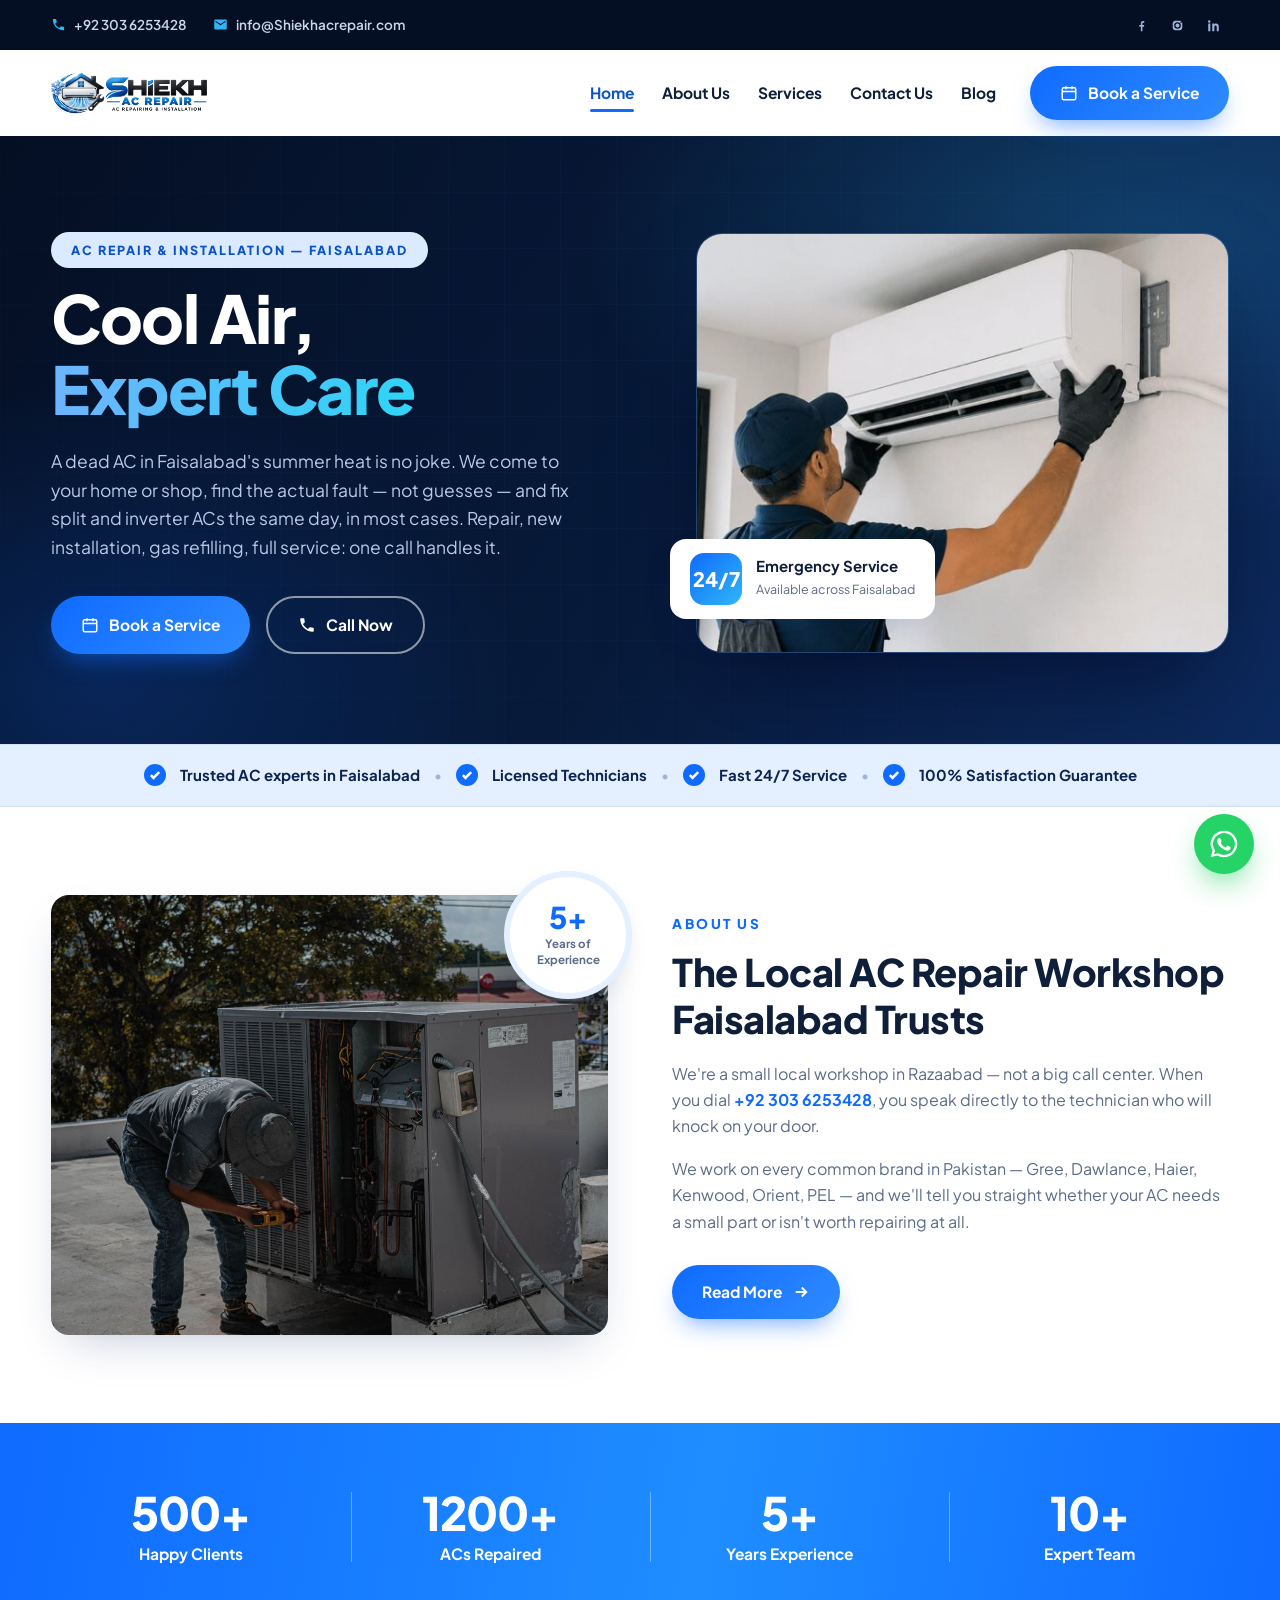
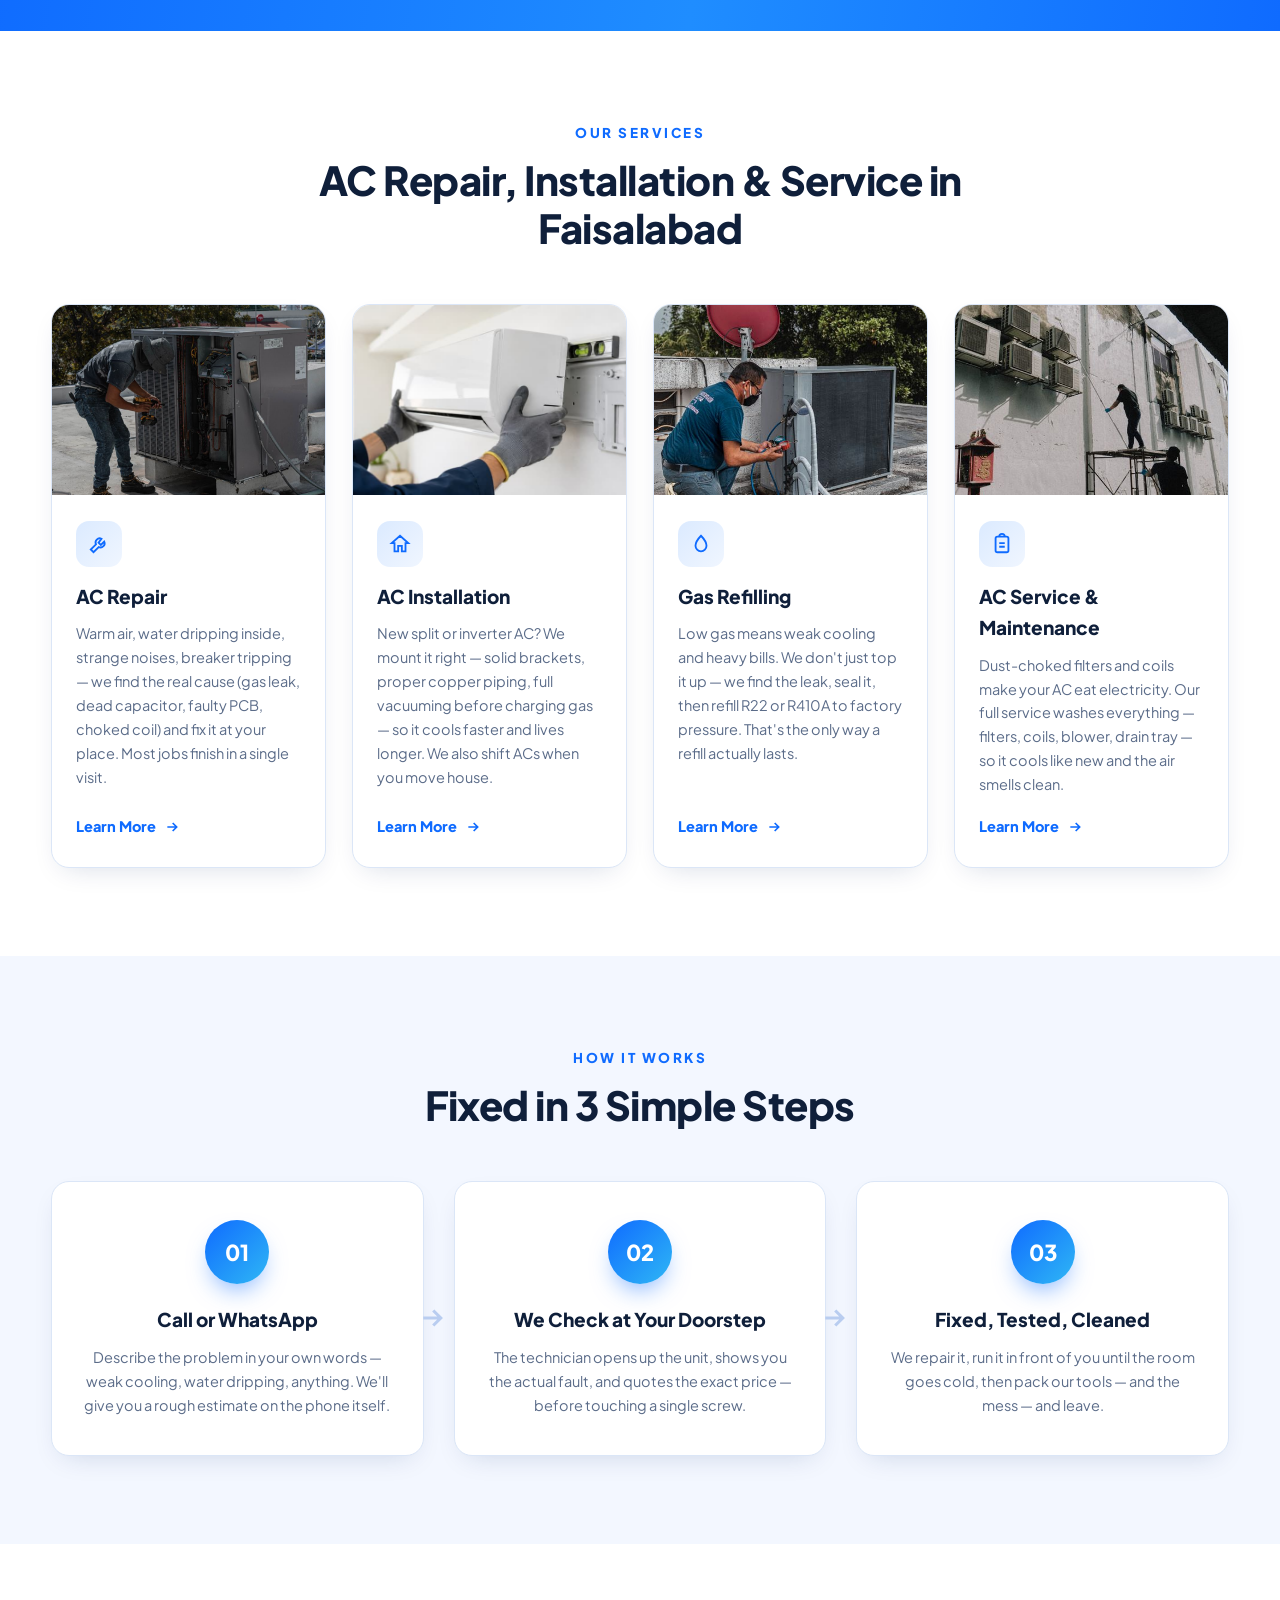
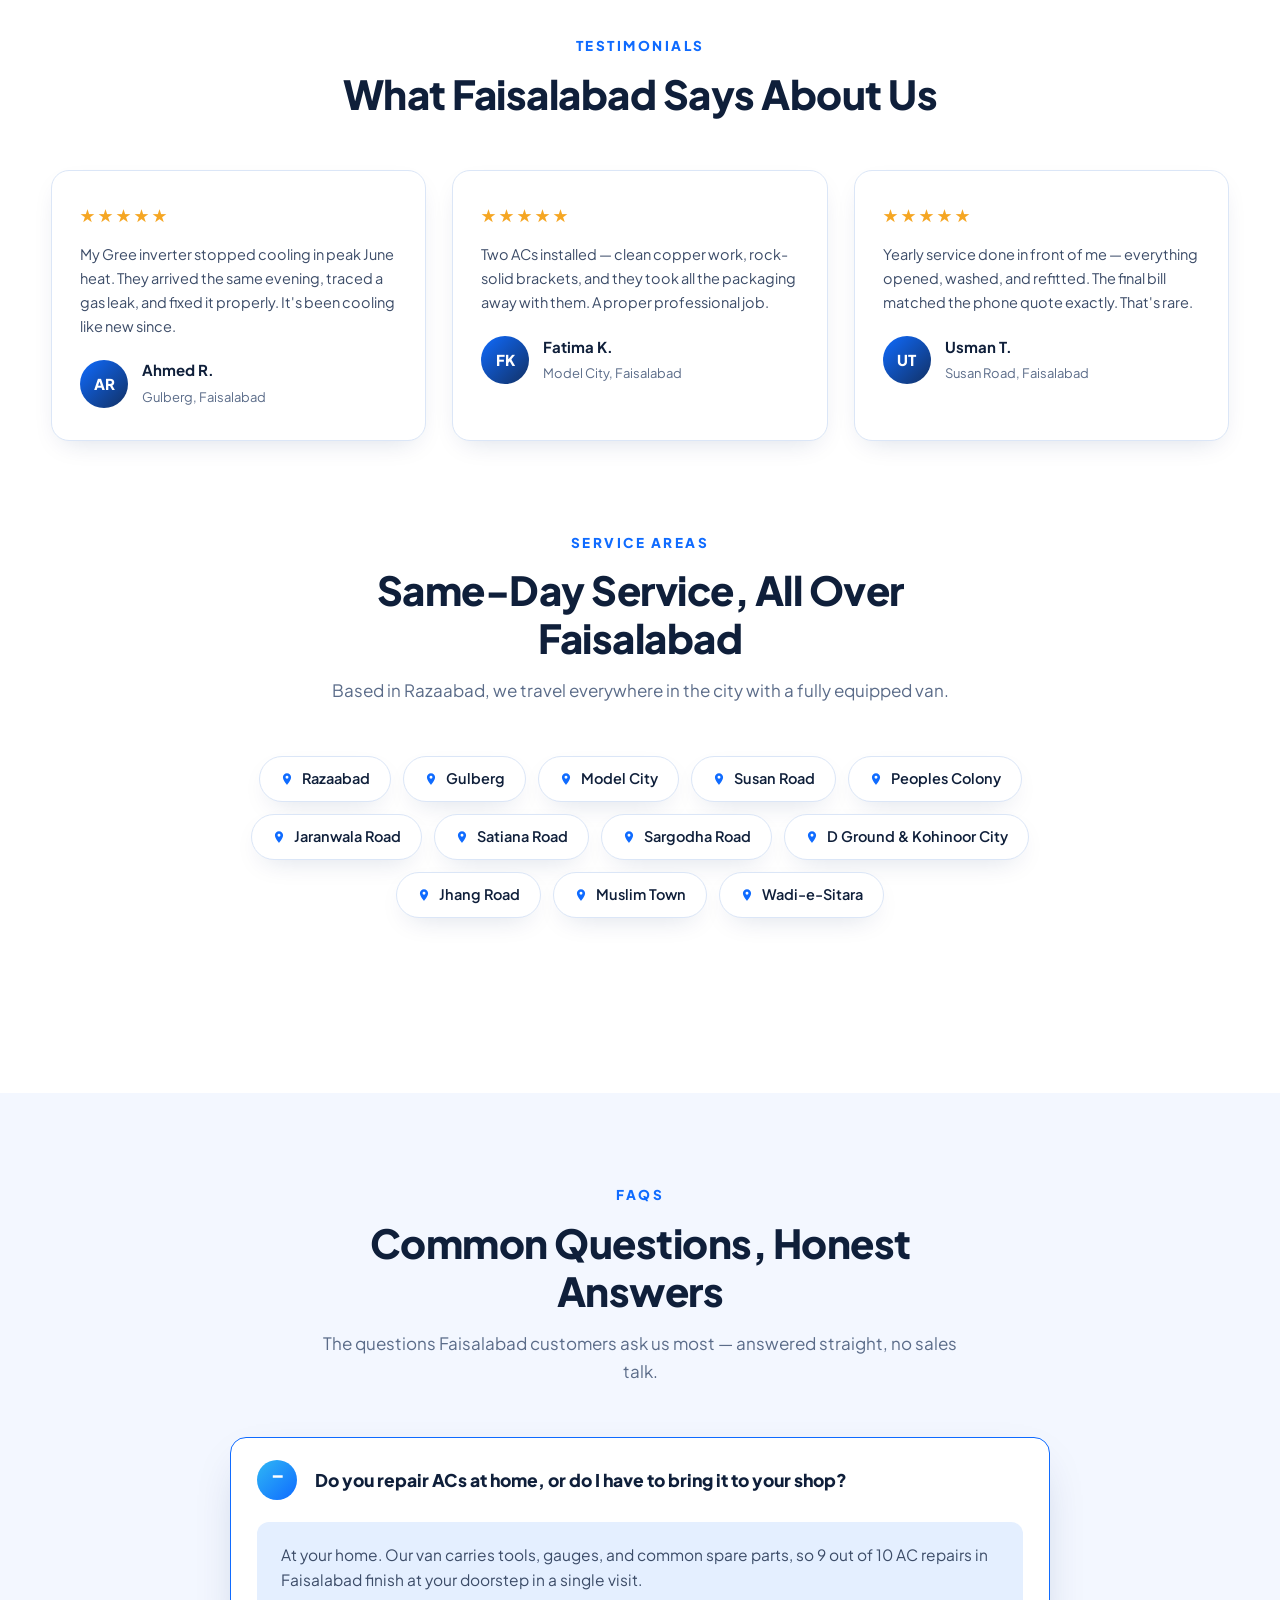
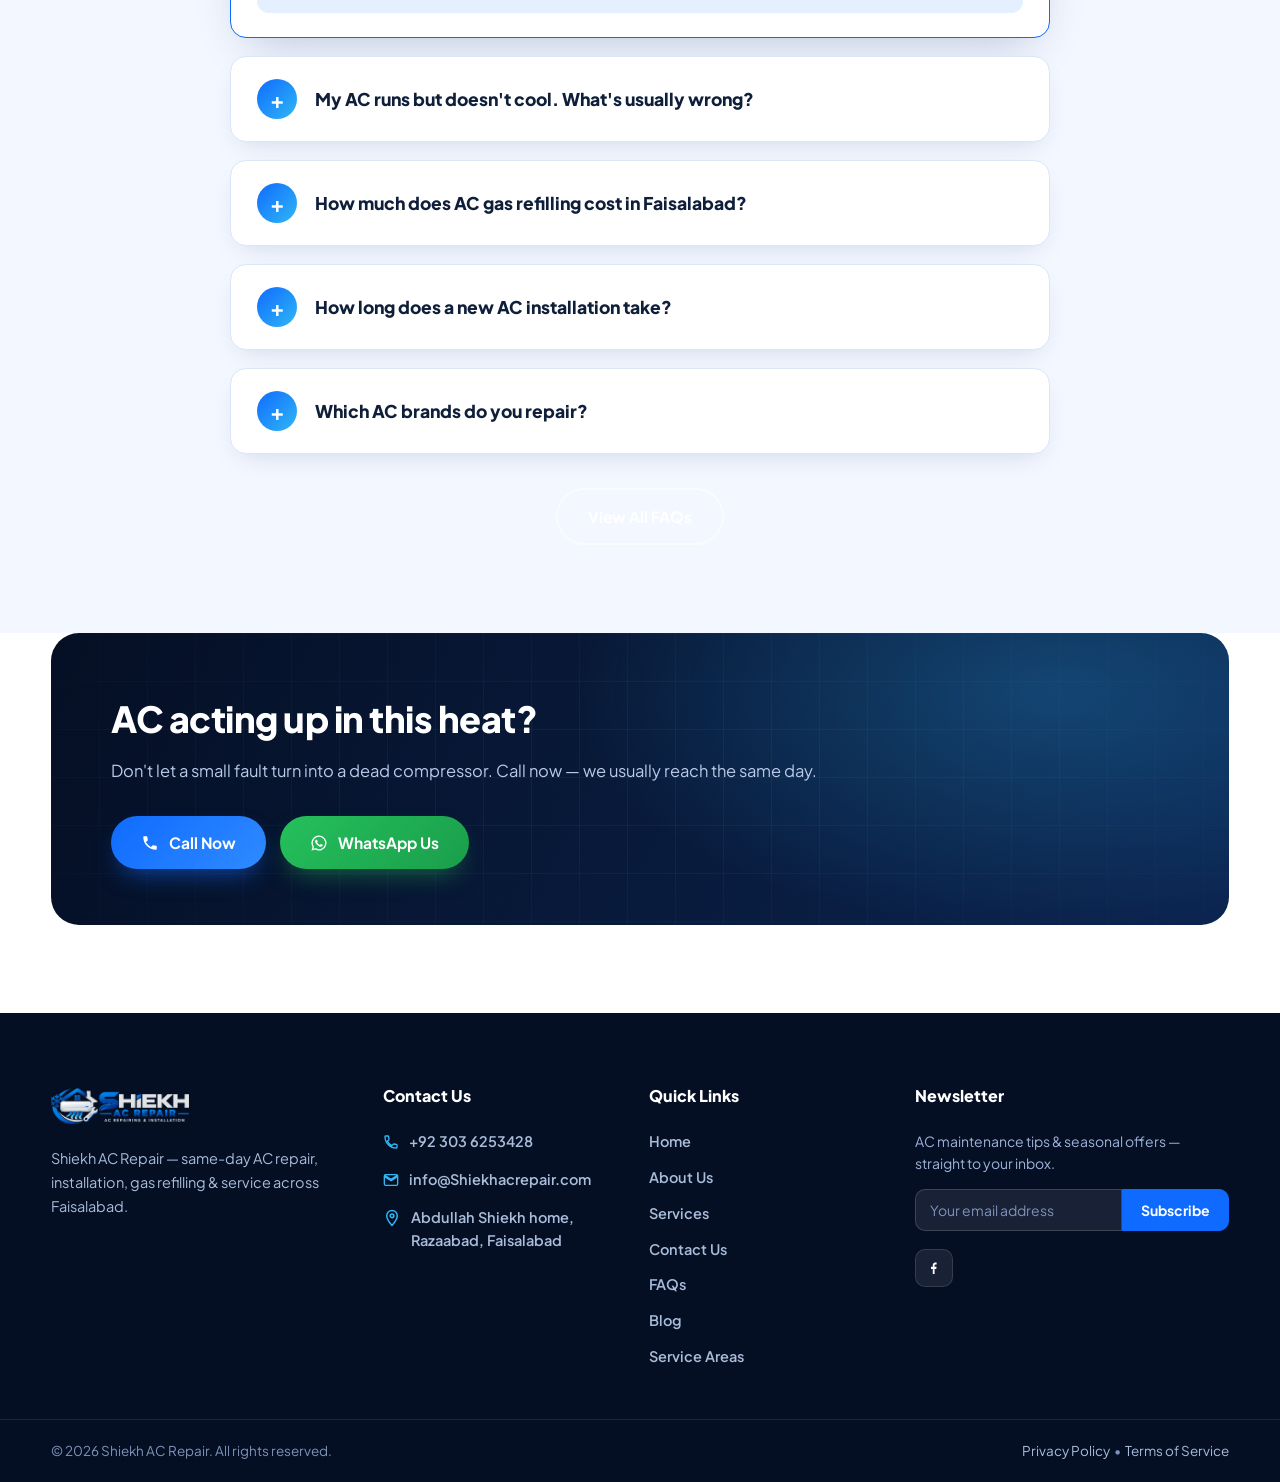
==== commit 7f1f738c: "Update" ====
--- a/index.html
+++ b/index.html
@@ -368,6 +368,7 @@
       <div class="footer-contact">
         <a href="tel:+923036253428"><svg viewBox="0 0 24 24"><path d="M6.6 10.8c1.4 2.8 3.8 5.2 6.6 6.6l2.2-2.2c.3-.3.7-.4 1-.2 1.1.4 2.3.6 3.6.6.6 0 1 .4 1 1V20c0 .6-.4 1-1 1C10.6 21 3 13.4 3 4c0-.6.4-1 1-1h3.5c.6 0 1 .4 1 1 0 1.2.2 2.4.6 3.6.1.3 0 .7-.2 1l-2.3 2.2z"/></svg>+92 303 6253428</a>
         <a href="mailto:info@Shiekhacrepair.com"><svg viewBox="0 0 24 24"><path d="M20 4H4c-1.1 0-2 .9-2 2v12c0 1.1.9 2 2 2h16c1.1 0 2-.9 2-2V6c0-1.1-.9-2-2-2zm0 4l-8 5-8-5V6l8 5 8-5v2z"/></svg>info@Shiekhacrepair.com</a>
+        <span class="footer-addr-line"><svg viewBox="0 0 24 24"><path d="M12 2C8.1 2 5 5.1 5 9c0 5.2 7 13 7 13s7-7.8 7-13c0-3.9-3.1-7-7-7zm0 9.5A2.5 2.5 0 1 1 12 6.5a2.5 2.5 0 0 1 0 5z"/></svg><span>Abdullah Shiekh home,<br>Razaabad, Faisalabad</span></span>
       </div>
     </div>
     <div>
@@ -383,10 +384,16 @@
       </div>
     </div>
     <div>
-      <h4>Address</h4>
-      <div class="footer-addr">
-        <svg viewBox="0 0 24 24"><path d="M12 2C8.1 2 5 5.1 5 9c0 5.2 7 13 7 13s7-7.8 7-13c0-3.9-3.1-7-7-7zm0 9.5A2.5 2.5 0 1 1 12 6.5a2.5 2.5 0 0 1 0 5z"/></svg>
-        <span>Abdullah Shiekh home,<br>Razaabad, Faisalabad</span>
+      <h4>Newsletter</h4>
+      <p class="footer-news-text">AC maintenance tips &amp; seasonal offers — straight to your inbox.</p>
+      <form class="footer-news-form" action="https://formsubmit.co/info@Shiekhacrepair.com" method="POST">
+        <input type="hidden" name="_subject" value="New newsletter signup — Shiekh AC Repair">
+        <input type="hidden" name="_captcha" value="false">
+        <input type="email" name="email" placeholder="Your email address" required aria-label="Email address">
+        <button type="submit">Subscribe</button>
+      </form>
+      <div class="footer-social">
+        <a href="https://facebook.com/abdullahsheikh1" target="_blank" rel="noopener" aria-label="Facebook"><svg viewBox="0 0 24 24"><path d="M13.5 21v-7h2.4l.4-3h-2.8V9.1c0-.9.3-1.5 1.6-1.5h1.3V4.9c-.3 0-1.1-.1-2-.1-2 0-3.4 1.2-3.4 3.5V11H8.5v3H11v7h2.5z"/></svg></a>
       </div>
     </div>
   </div>
--- a/assets/css/style.css
+++ b/assets/css/style.css
@@ -577,3 +577,23 @@
 .area-card p{color:var(--muted);font-size:15px;line-height:1.7;margin:0}
 @media(max-width:960px){.blog-grid,.areas-grid{grid-template-columns:repeat(2,1fr)}.post-featured img{height:300px}}
 @media(max-width:640px){.blog-grid,.areas-grid{grid-template-columns:1fr}.post-featured img{height:220px}}
+
+/* ======= Service areas cloud ======= */
+.areas-cloud{display:flex;flex-wrap:wrap;gap:12px;justify-content:center;max-width:900px;margin:0 auto}
+.area-pill{display:inline-flex;align-items:center;gap:8px;background:#fff;border:1px solid var(--line);border-radius:999px;padding:10px 20px;font-weight:600;font-size:14.5px;color:var(--navy);box-shadow:var(--shadow-sm)}
+.area-pill svg{width:14px;height:14px;fill:var(--blue);flex:none}
+
+/* ======= Footer newsletter + social ======= */
+.footer-news-text{font-size:14px;color:#9fb3d9;margin:0 0 14px;line-height:1.6}
+.footer-news-form{display:flex;margin-bottom:18px}
+.footer-news-form input{flex:1;min-width:0;background:rgba(255,255,255,.08);border:1px solid rgba(255,255,255,.16);border-radius:10px 0 0 10px;padding:11px 14px;color:#fff;font-size:14px;font-family:inherit}
+.footer-news-form input::placeholder{color:#7e93b8}
+.footer-news-form input:focus{outline:none;border-color:var(--blue)}
+.footer-news-form button{background:var(--blue);border:1px solid var(--blue);color:#fff;font-weight:700;font-size:14px;padding:11px 18px;border-radius:0 10px 10px 0;cursor:pointer;font-family:inherit;white-space:nowrap}
+.footer-news-form button:hover{background:var(--blue-dark)}
+.footer-social{display:flex;gap:10px}
+.footer-social a{width:38px;height:38px;display:inline-flex;align-items:center;justify-content:center;border-radius:10px;background:rgba(255,255,255,.08);border:1px solid rgba(255,255,255,.12);transition:.18s}
+.footer-social a:hover{background:var(--blue);border-color:var(--blue);transform:translateY(-2px)}
+.footer-social svg{width:17px;height:17px;fill:#fff}
+.footer-addr-line{display:inline-flex;gap:10px;align-items:flex-start;font-size:14.5px;font-weight:600;line-height:1.6}
+.footer-addr-line svg{width:18px;height:18px;fill:none;stroke:var(--cyan);stroke-width:2;flex:none;margin-top:3px}
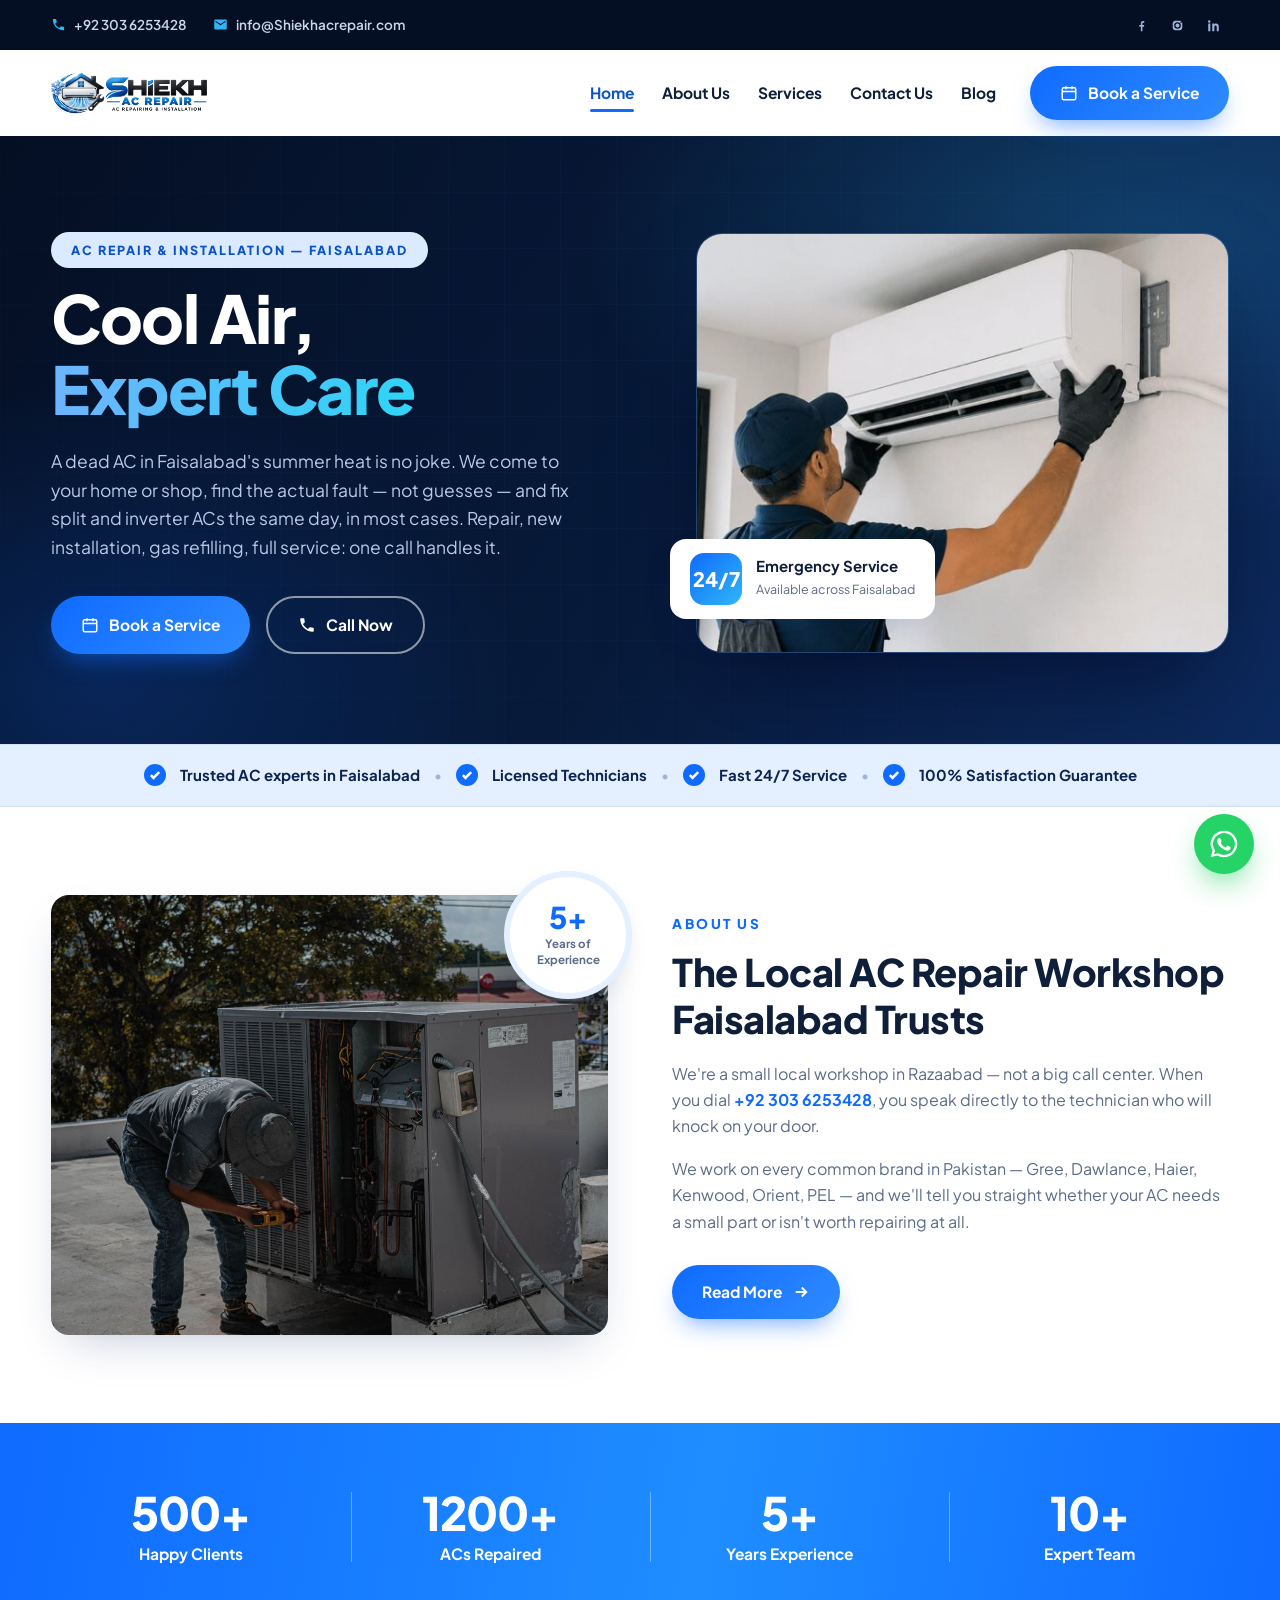
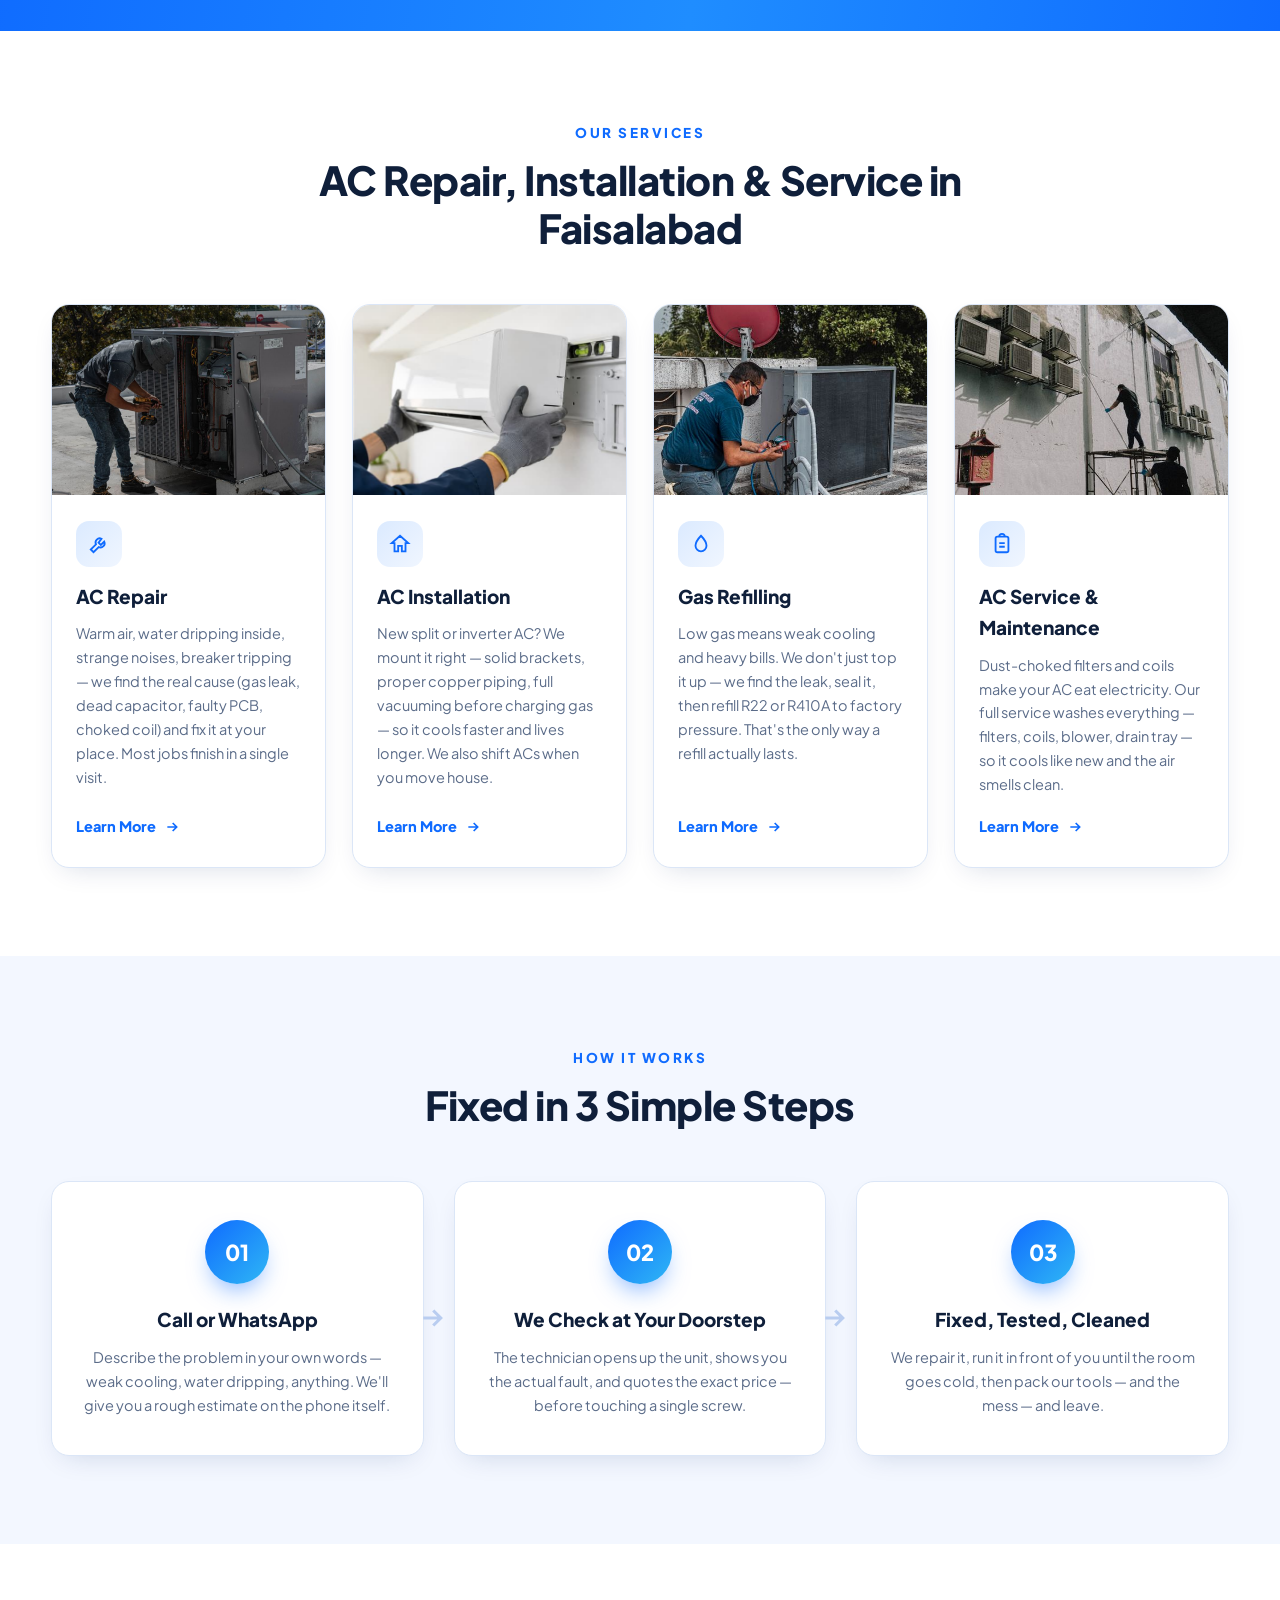
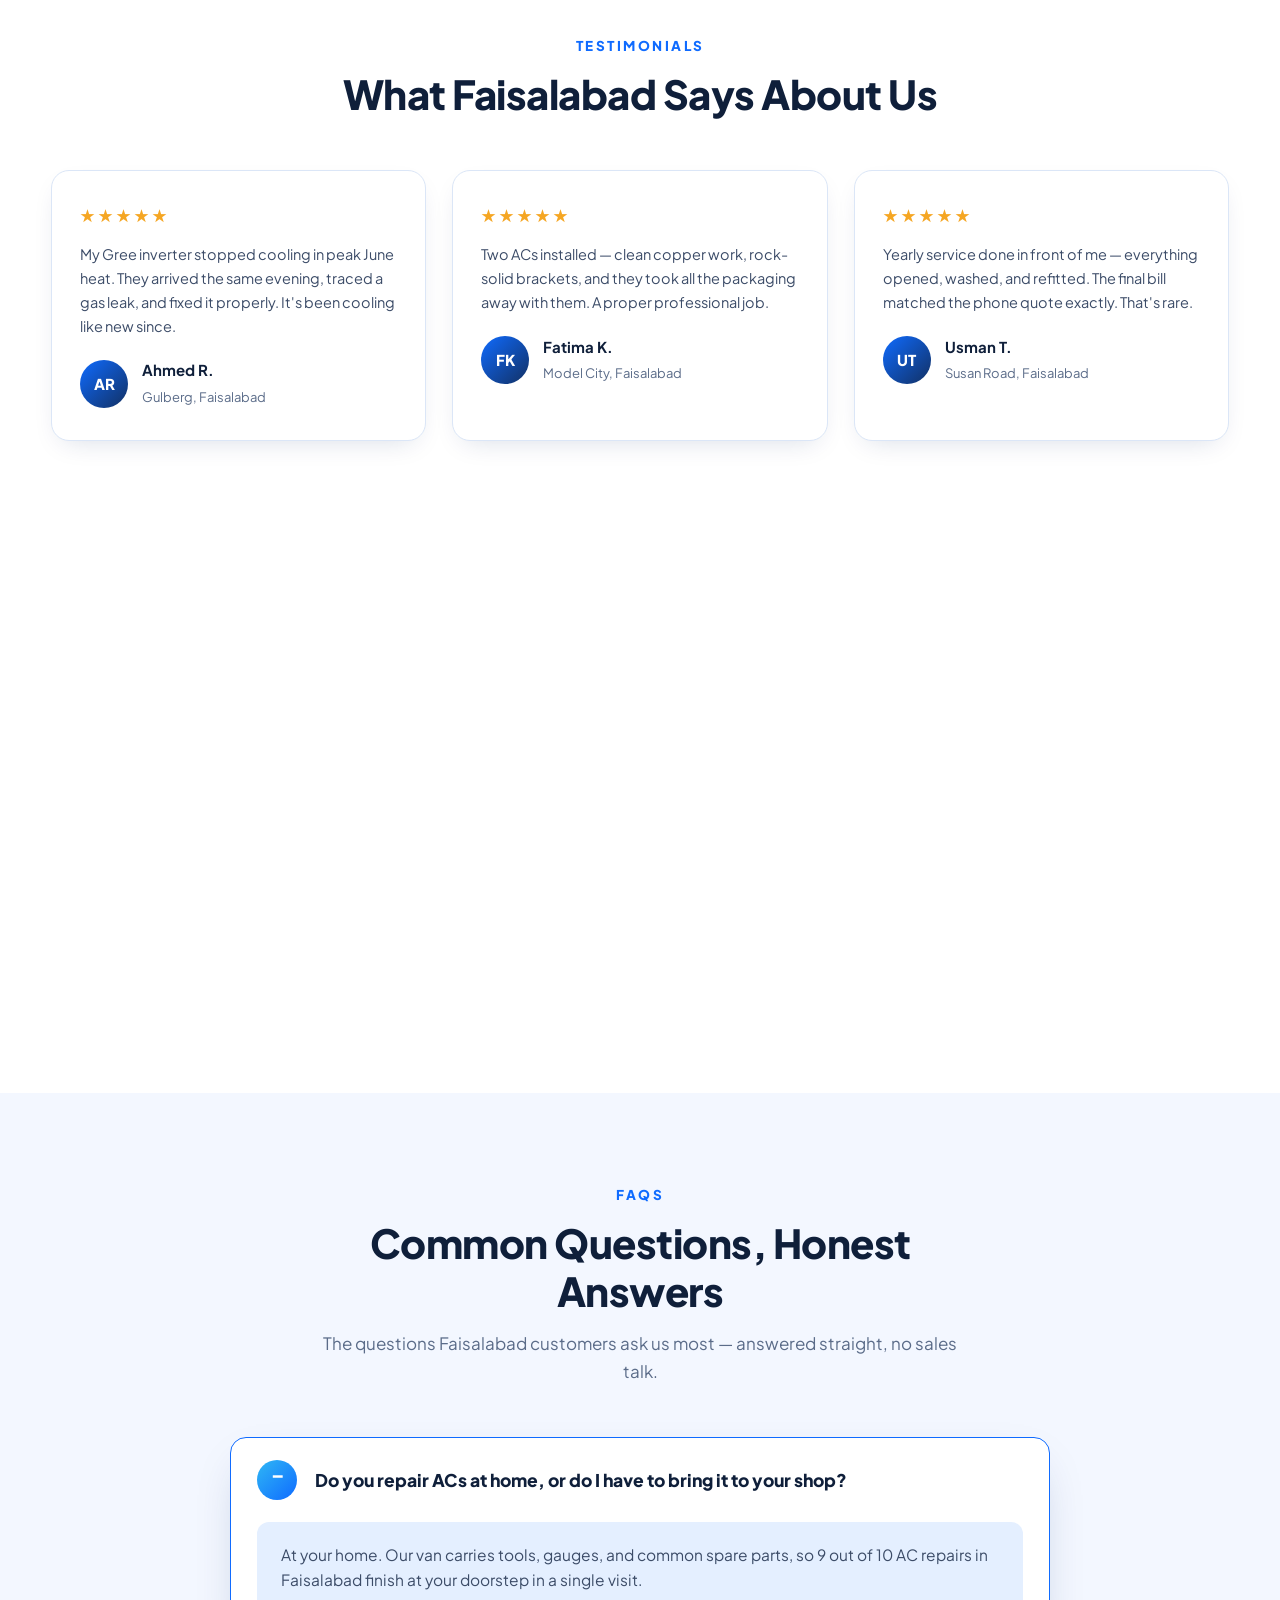
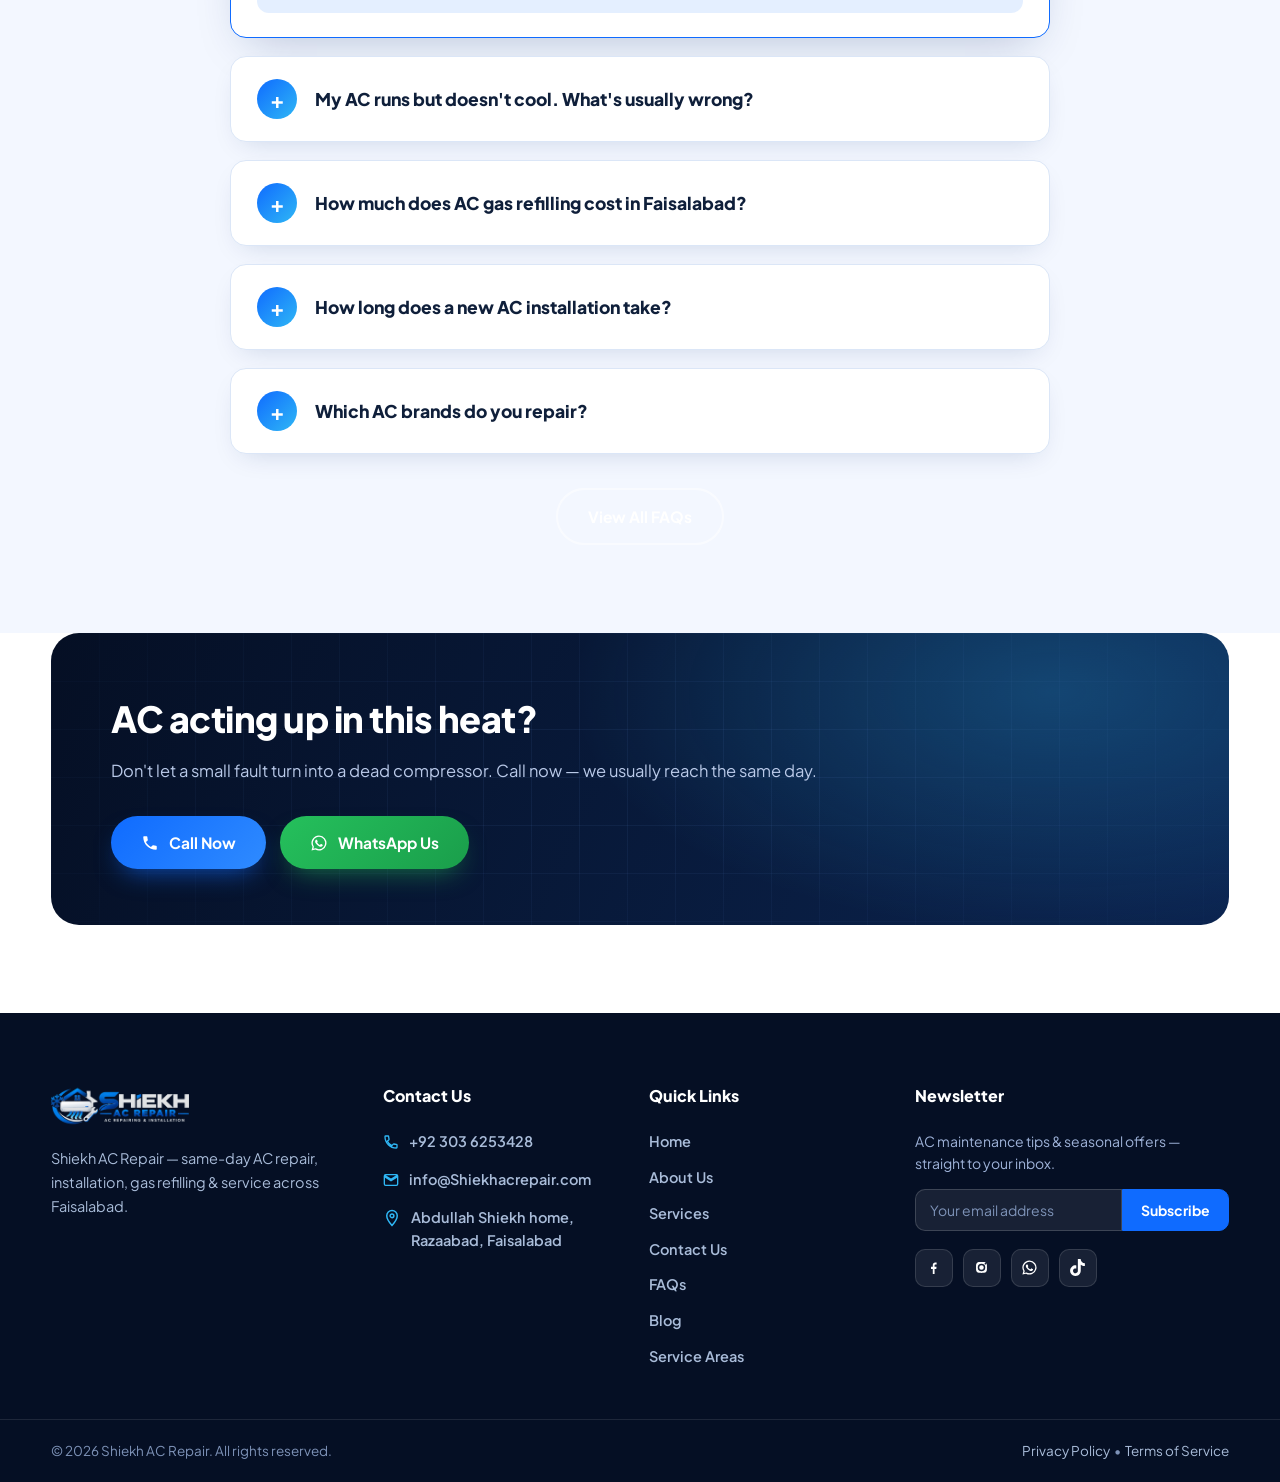
==== commit 8ad83047: "updated" ====
--- a/index.html
+++ b/index.html
@@ -394,6 +394,9 @@
       </form>
       <div class="footer-social">
         <a href="https://facebook.com/abdullahsheikh1" target="_blank" rel="noopener" aria-label="Facebook"><svg viewBox="0 0 24 24"><path d="M13.5 21v-7h2.4l.4-3h-2.8V9.1c0-.9.3-1.5 1.6-1.5h1.3V4.9c-.3 0-1.1-.1-2-.1-2 0-3.4 1.2-3.4 3.5V11H8.5v3H11v7h2.5z"/></svg></a>
+        <a href="https://www.instagram.com/ab_shiekh_/" target="_blank" rel="noopener" aria-label="Instagram"><svg viewBox="0 0 24 24"><path d="M12 8.8A3.2 3.2 0 1 0 12 15.2 3.2 3.2 0 0 0 12 8.8zm0-2.1a5.3 5.3 0 1 1 0 10.6 5.3 5.3 0 0 1 0-10.6zm6.8-.1a1.2 1.2 0 1 1-2.4 0 1.2 1.2 0 0 1 2.4 0zM12 4.2c-2.5 0-2.8 0-3.8.1-1 .1-1.9.4-2.6 1.2-.7.7-1.1 1.6-1.2 2.6-.1 1-.1 1.3-.1 3.8s0 2.8.1 3.8c.1 1 .4 1.9 1.2 2.6.7.7 1.6 1.1 2.6 1.2 1 .1 1.3.1 3.8.1s2.8 0 3.8-.1c1-.1 1.9-.4 2.6-1.2.7-.7 1.1-1.6 1.2-2.6.1-1 .1-1.3.1-3.8s0-2.8-.1-3.8c-.1-1-.4-1.9-1.2-2.6-.7-.7-1.6-1.1-2.6-1.2-1-.1-1.3-.1-3.8-.1z"/></svg></a>
+        <a href="https://wa.me/923036253428" target="_blank" rel="noopener" aria-label="WhatsApp"><svg viewBox="0 0 24 24"><path d="M12 2a10 10 0 0 0-8.6 15.1L2 22l5-1.3A10 10 0 1 0 12 2zm0 18.2a8.2 8.2 0 0 1-4.2-1.1l-.3-.2-3 .8.8-2.9-.2-.3A8.2 8.2 0 1 1 12 20.2zm4.6-6.1c-.3-.1-1.5-.7-1.7-.8-.2-.1-.4-.1-.6.1-.2.3-.6.8-.8 1-.1.2-.3.2-.5.1a6.7 6.7 0 0 1-3.3-2.9c-.3-.4 0-.5.1-.7l.4-.5c.1-.2.1-.3 0-.5l-.8-1.9c-.2-.5-.4-.4-.6-.4h-.5c-.2 0-.5.2-.7.5-.9.9-1.1 2.2-.2 3.9a11.6 11.6 0 0 0 4.5 4.2c1.7.8 2.4.9 3.2.7.5-.1 1.5-.6 1.7-1.2.2-.6.2-1.1.1-1.2 0-.1-.2-.2-.5-.3z"/></svg></a>
+        <a href="https://www.tiktok.com/@ab_shiekh" target="_blank" rel="noopener" aria-label="TikTok"><svg viewBox="0 0 24 24"><path d="M12.525.02c1.31-.02 2.61-.01 3.91-.02.08 1.53.63 3.09 1.75 4.17 1.12 1.11 2.7 1.62 4.24 1.79v4.03c-1.44-.05-2.89-.35-4.2-.97-.57-.26-1.1-.59-1.62-.93-.01 2.92.01 5.84-.02 8.75-.08 1.4-.54 2.79-1.35 3.94-1.31 1.92-3.58 3.17-5.91 3.21-1.43.08-2.86-.31-4.08-1.03-2.02-1.19-3.44-3.37-3.65-5.71-.02-.5-.03-1-.01-1.49.18-1.9 1.12-3.72 2.58-4.96 1.66-1.44 3.98-2.13 6.15-1.72.02 1.48-.04 2.96-.04 4.44-.99-.32-2.15-.23-3.02.37-.63.41-1.11 1.04-1.36 1.75-.21.51-.15 1.07-.14 1.61.24 1.64 1.82 3.02 3.5 2.87 1.12-.01 2.19-.66 2.77-1.61.19-.33.4-.67.41-1.06.1-1.79.06-3.57.07-5.36.01-4.03-.01-8.05.02-12.07z"/></svg></a>
       </div>
     </div>
   </div>
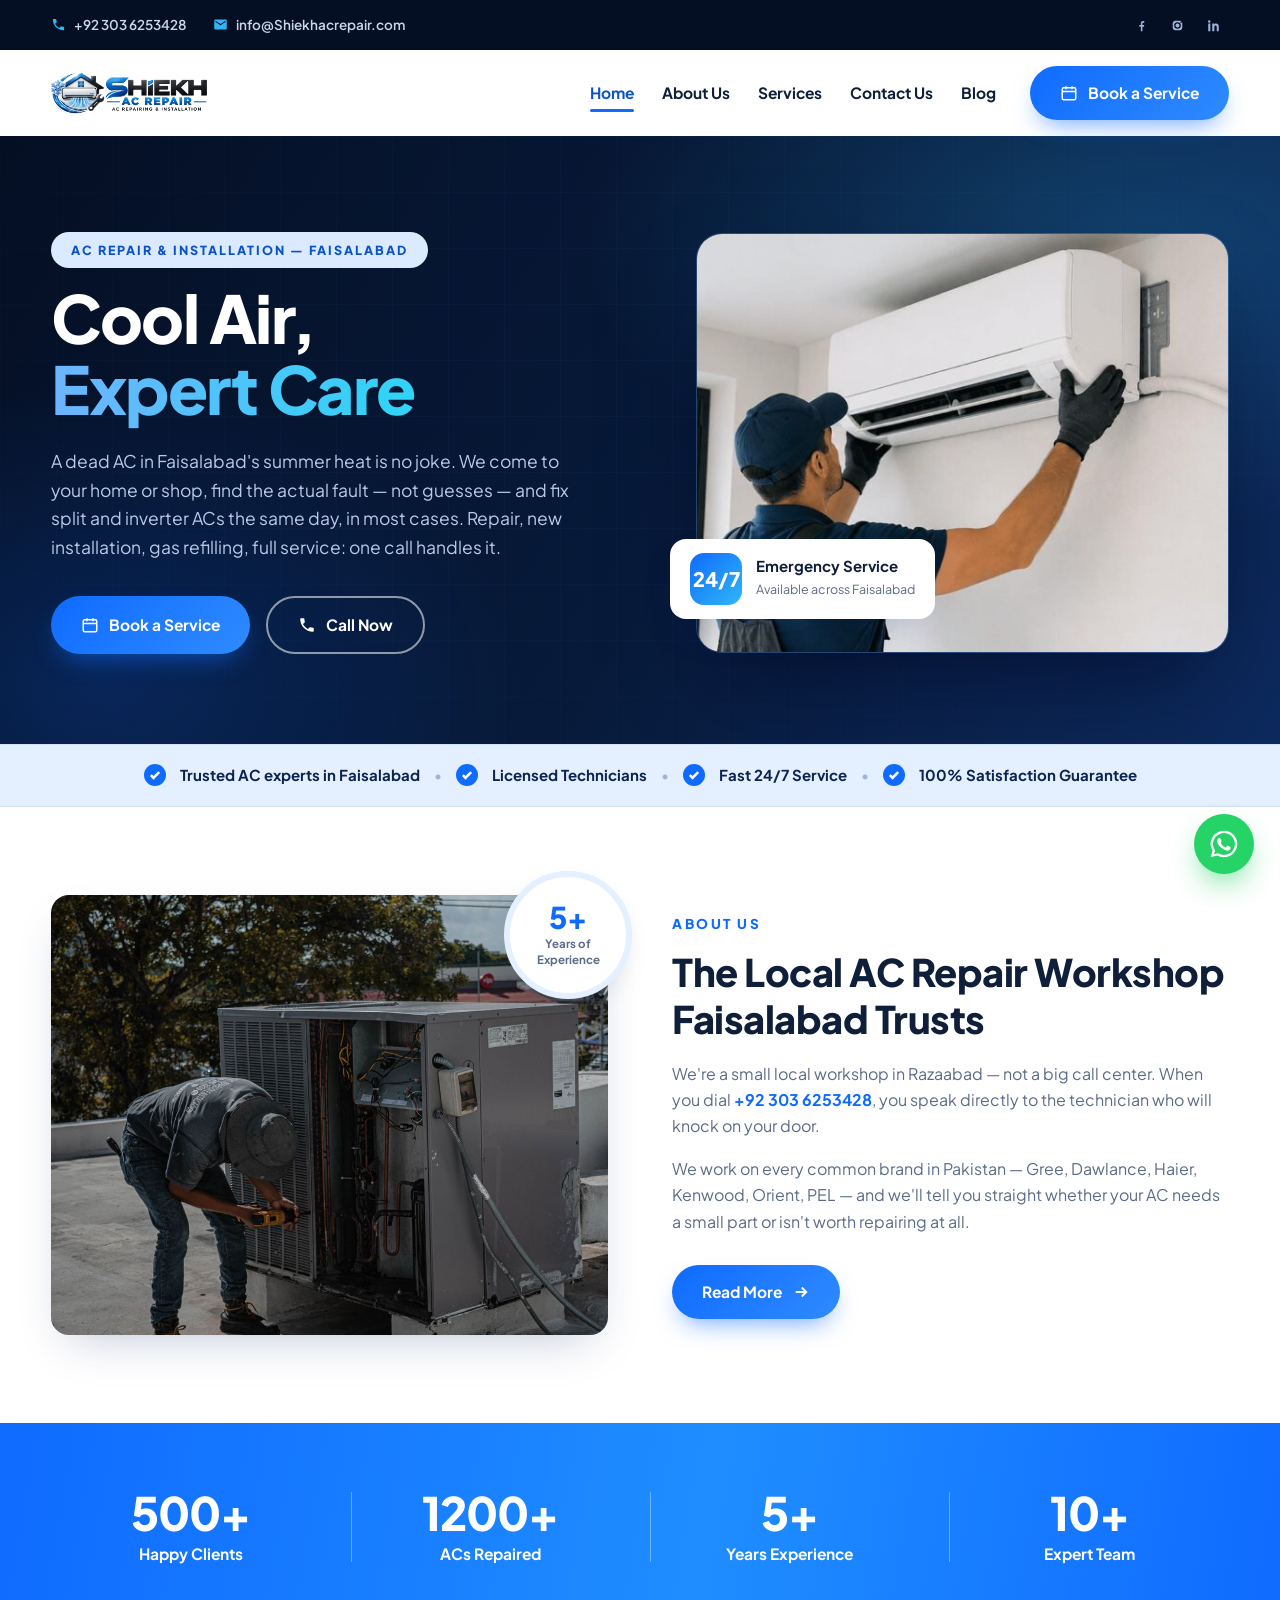
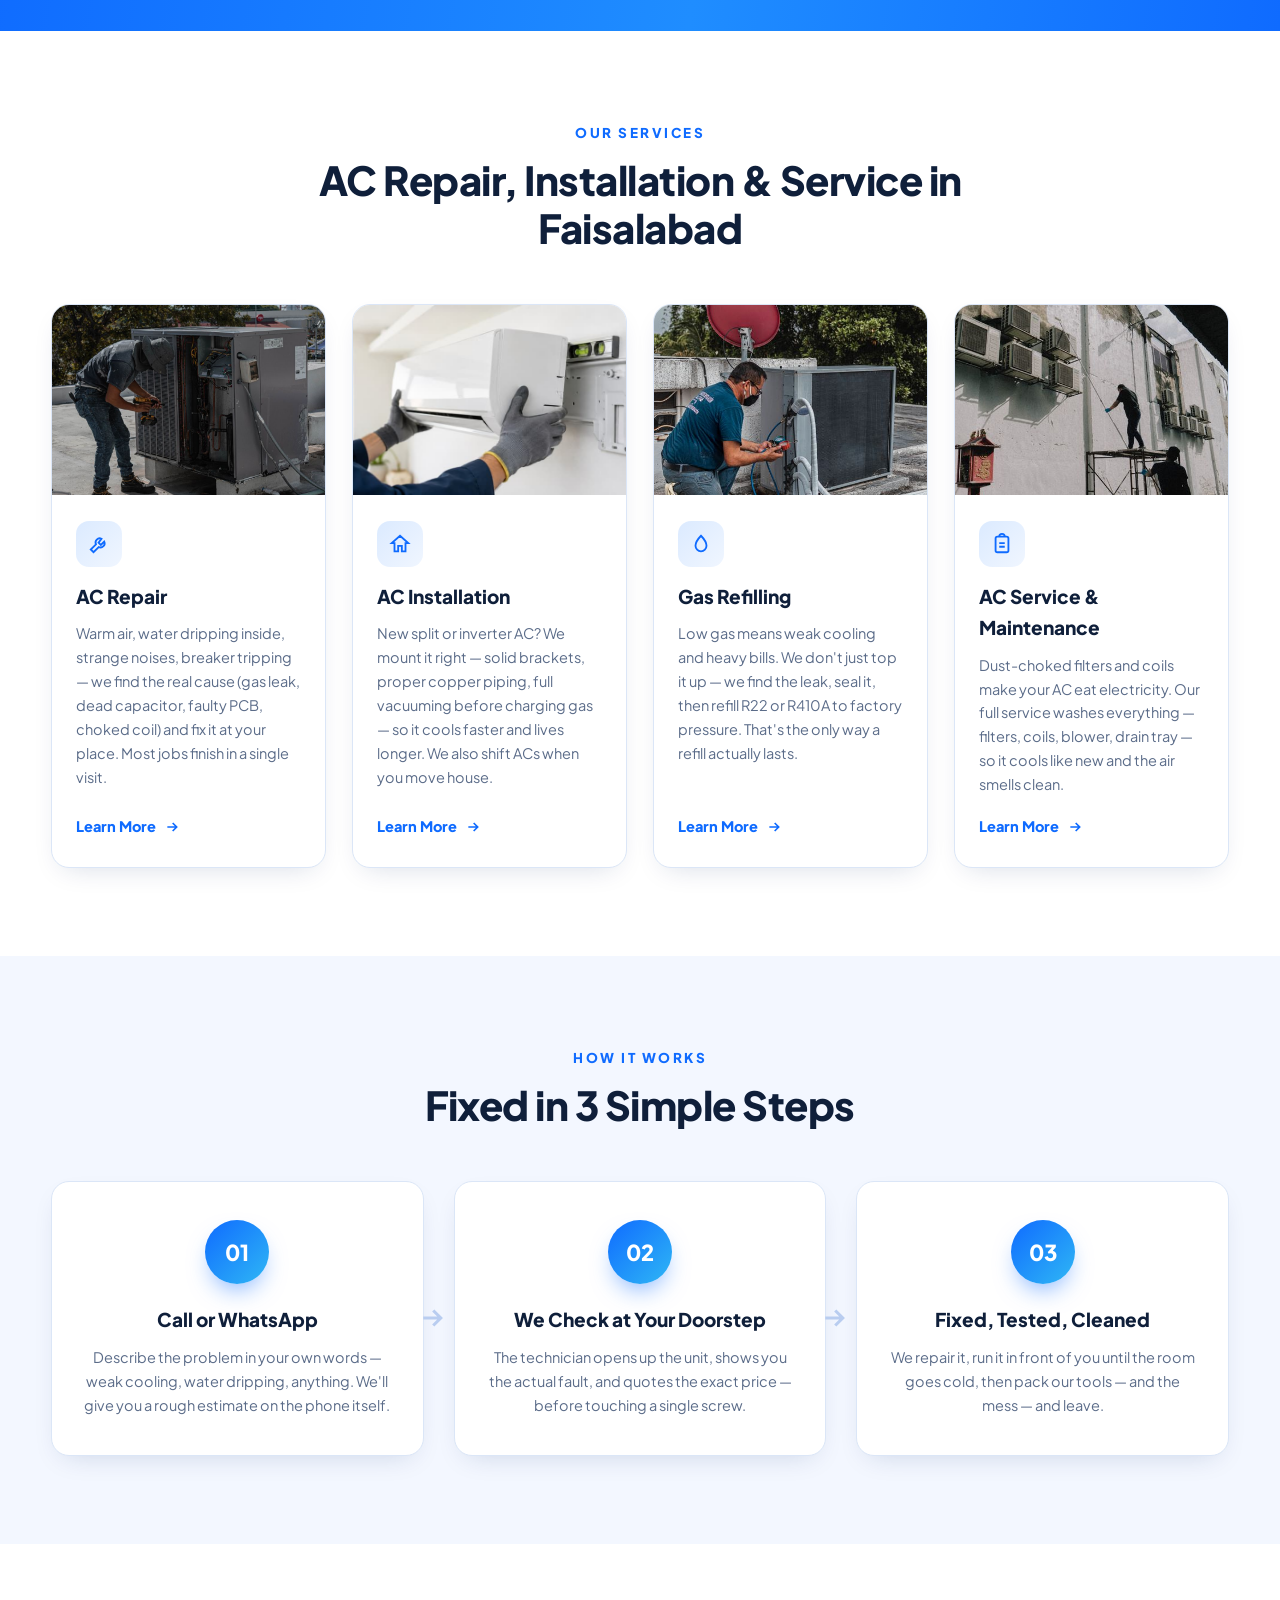
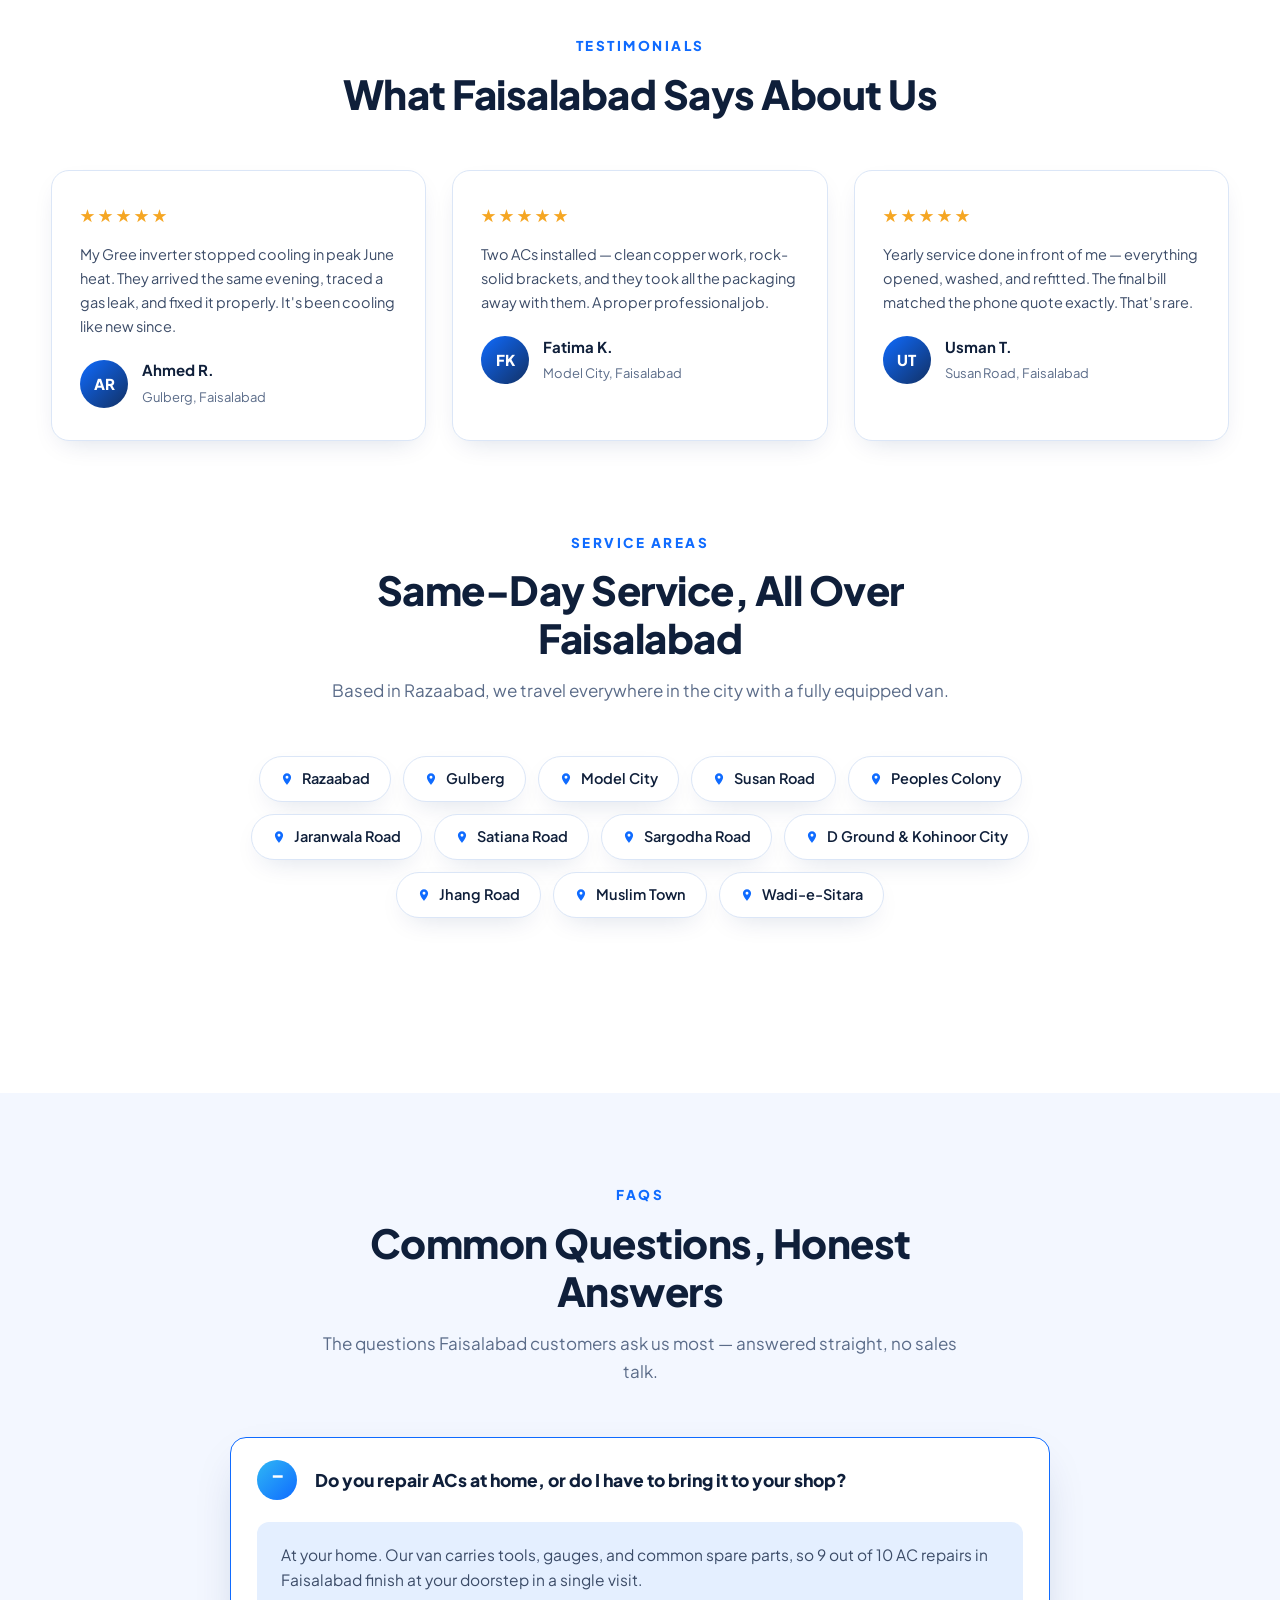
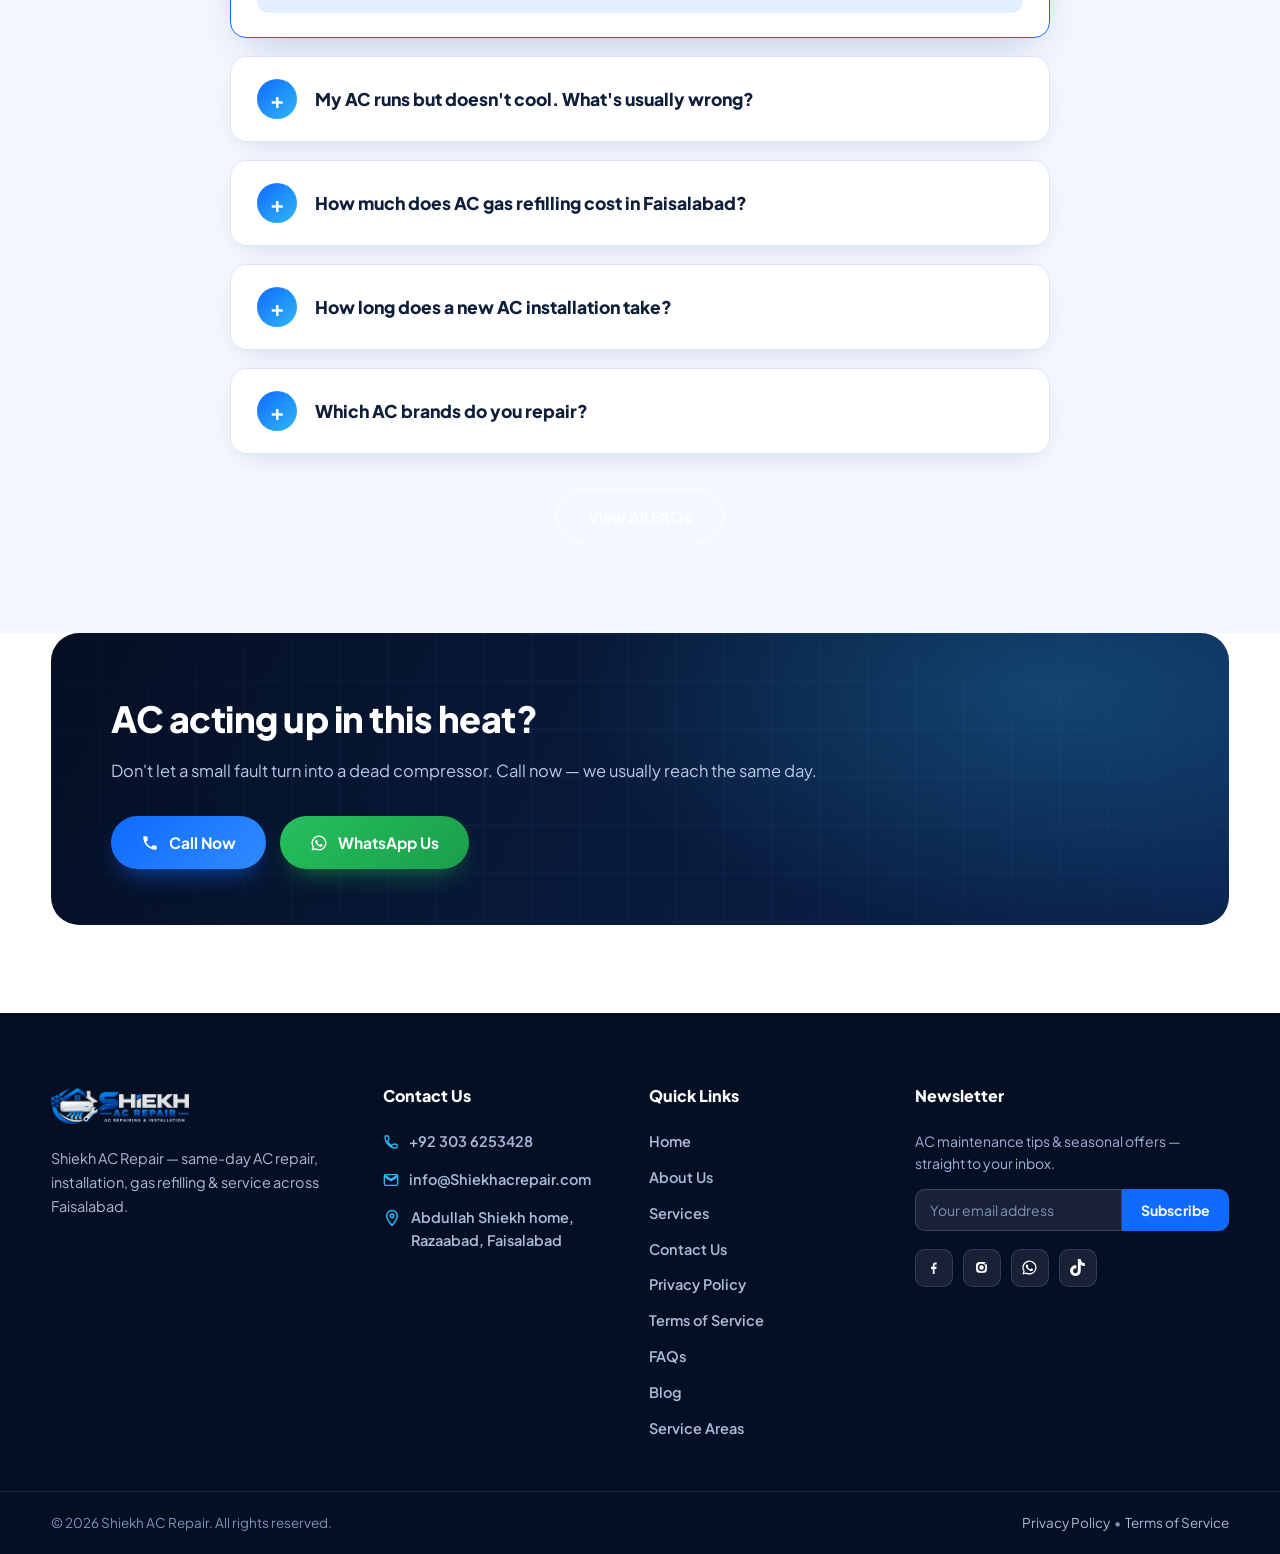
==== commit 042931db: "terms-policy" ====
--- a/index.html
+++ b/index.html
@@ -378,6 +378,8 @@
         <a href="about.html">About Us</a>
         <a href="services.html">Services</a>
         <a href="contact.html">Contact Us</a>
+        <a href="privacy.html">Privacy Policy</a>
+        <a href="terms.html">Terms of Service</a>
         <a href="faqs.html">FAQs</a>
         <a href="blog.html">Blog</a>
         <a href="service-areas.html">Service Areas</a>
@@ -403,7 +405,7 @@
   <div class="footer-bottom">
     <div class="container">
       <span>© <span id="year">2026</span> Shiekh AC Repair. All rights reserved.</span>
-      <span><a href="#">Privacy Policy</a> &nbsp;•&nbsp; <a href="#">Terms of Service</a></span>
+      <span><a href="privacy.html">Privacy Policy</a> &nbsp;•&nbsp; <a href="terms.html">Terms of Service</a></span>
     </div>
   </div>
   <a class="whatsapp-float" href="https://wa.me/923036253428?text=Hello%20Shiekh%20AC%20Repair%2C%20I%20need%20AC%20service." target="_blank" rel="noopener" aria-label="Chat on WhatsApp">
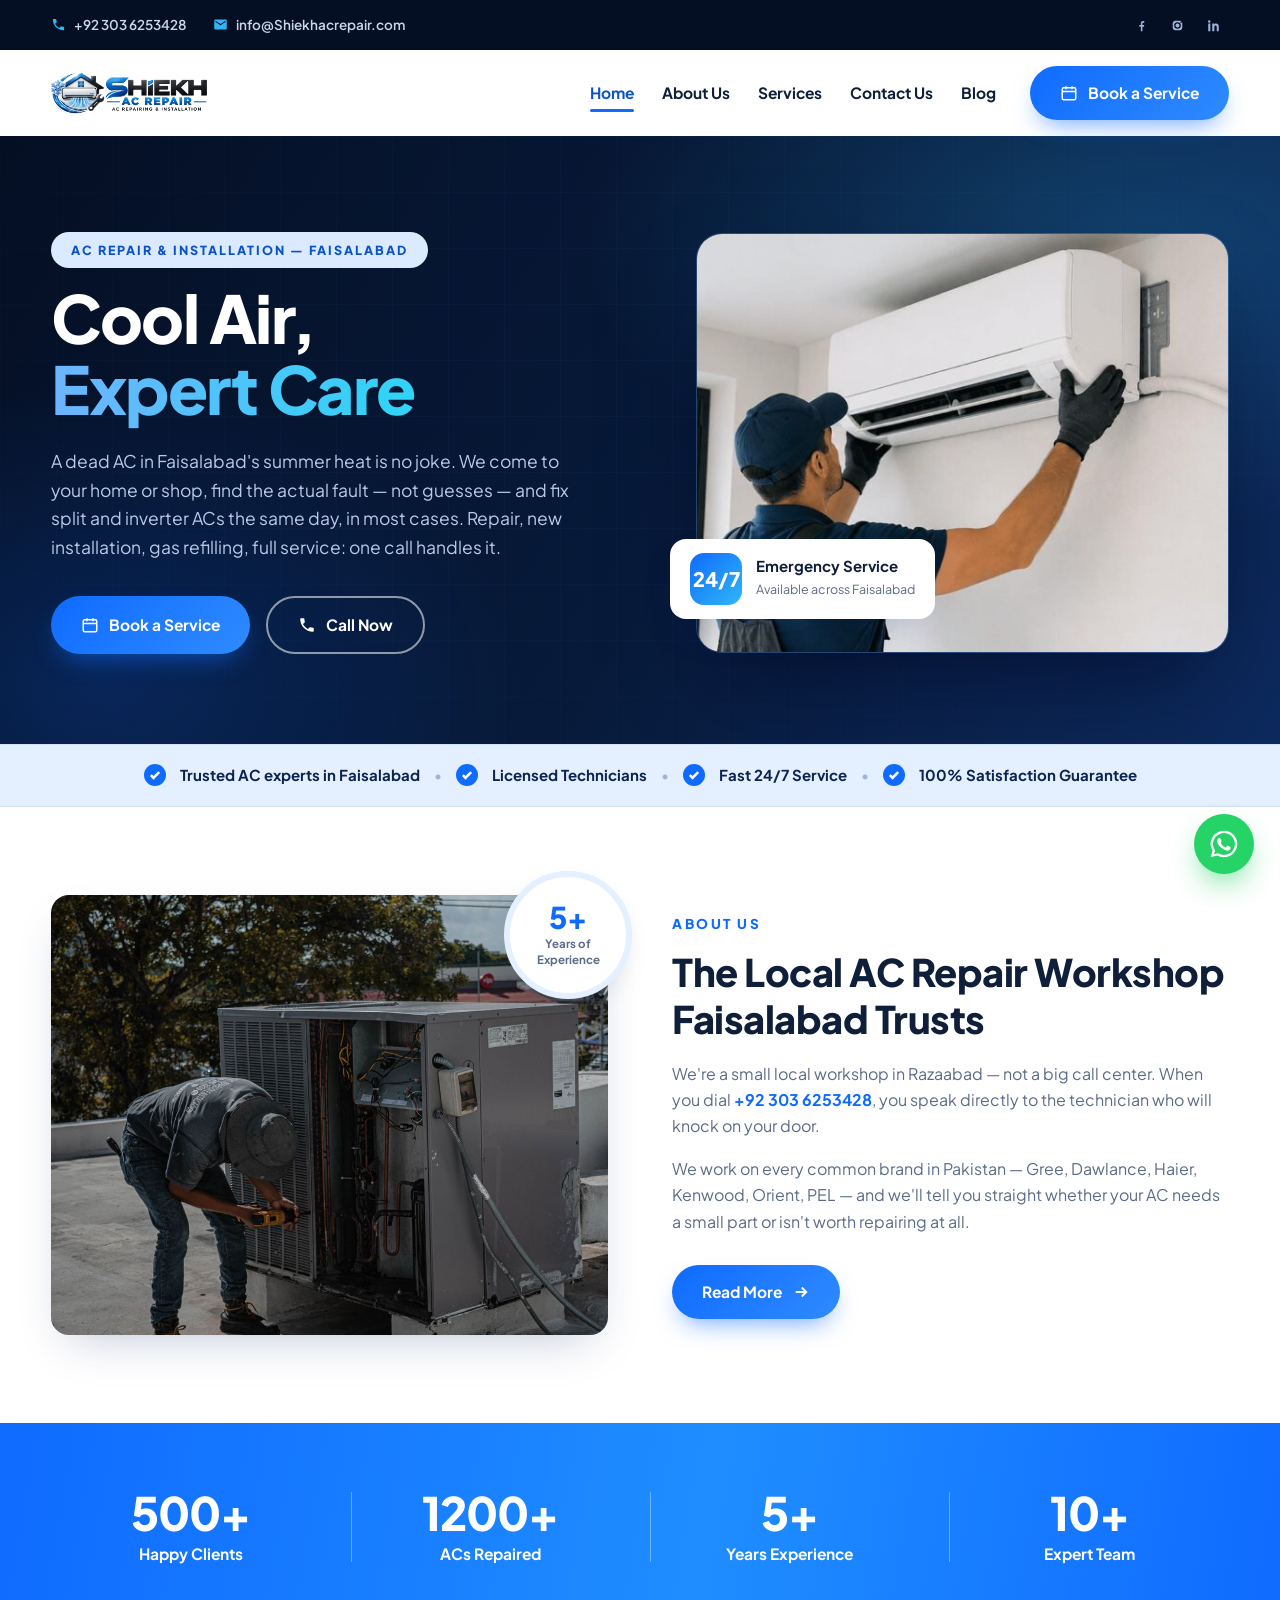
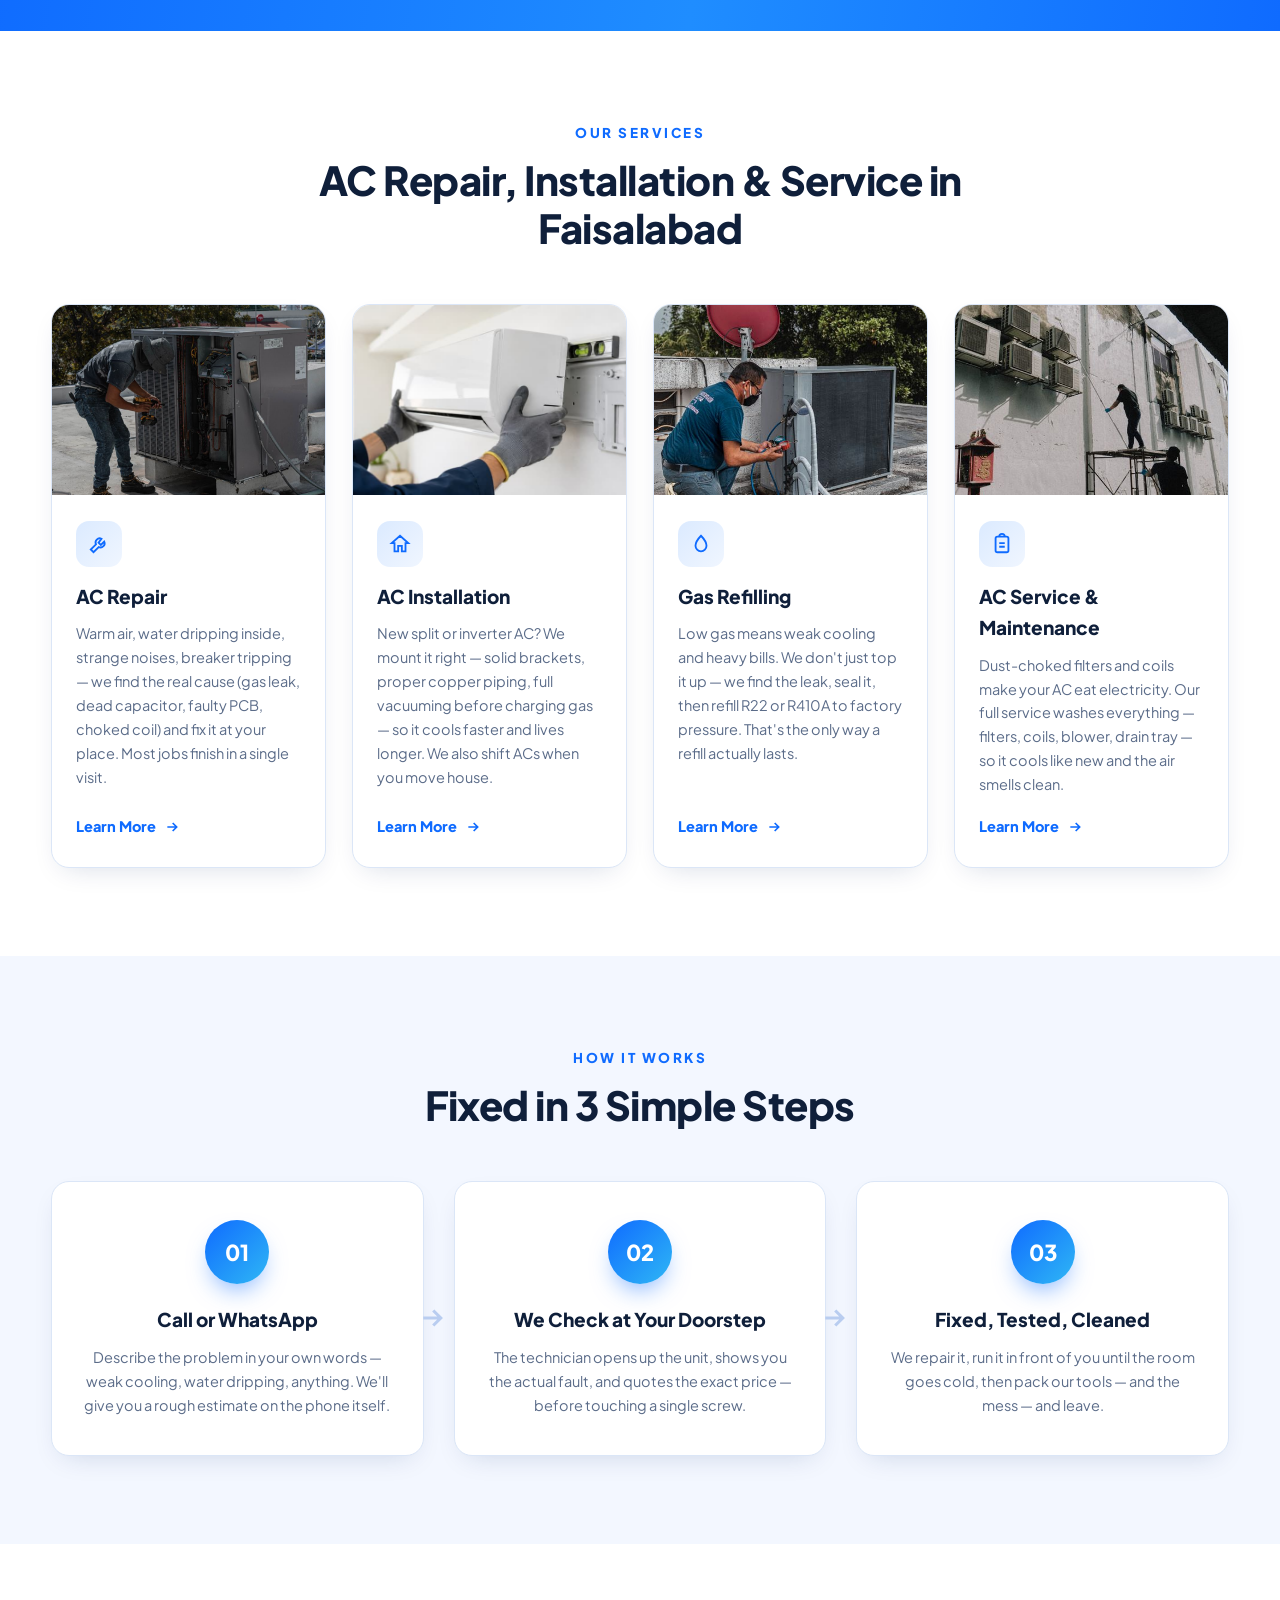
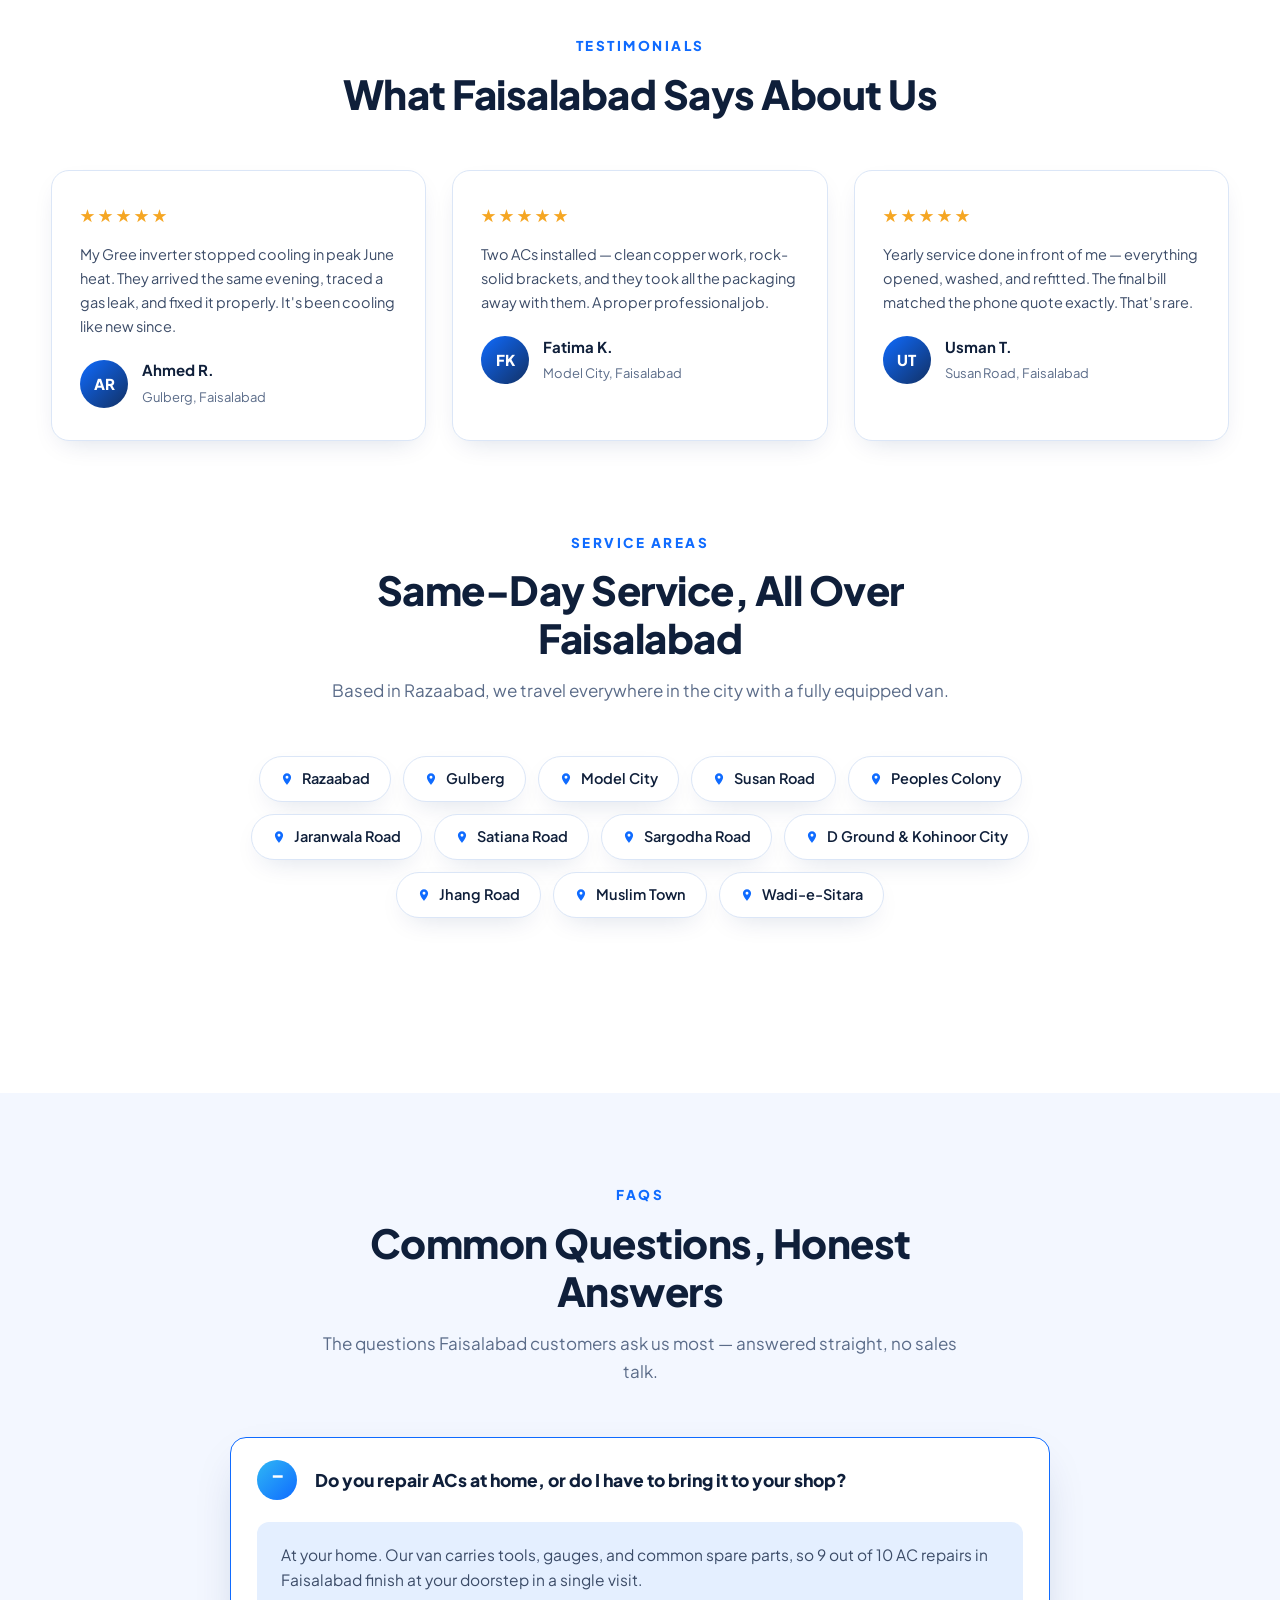
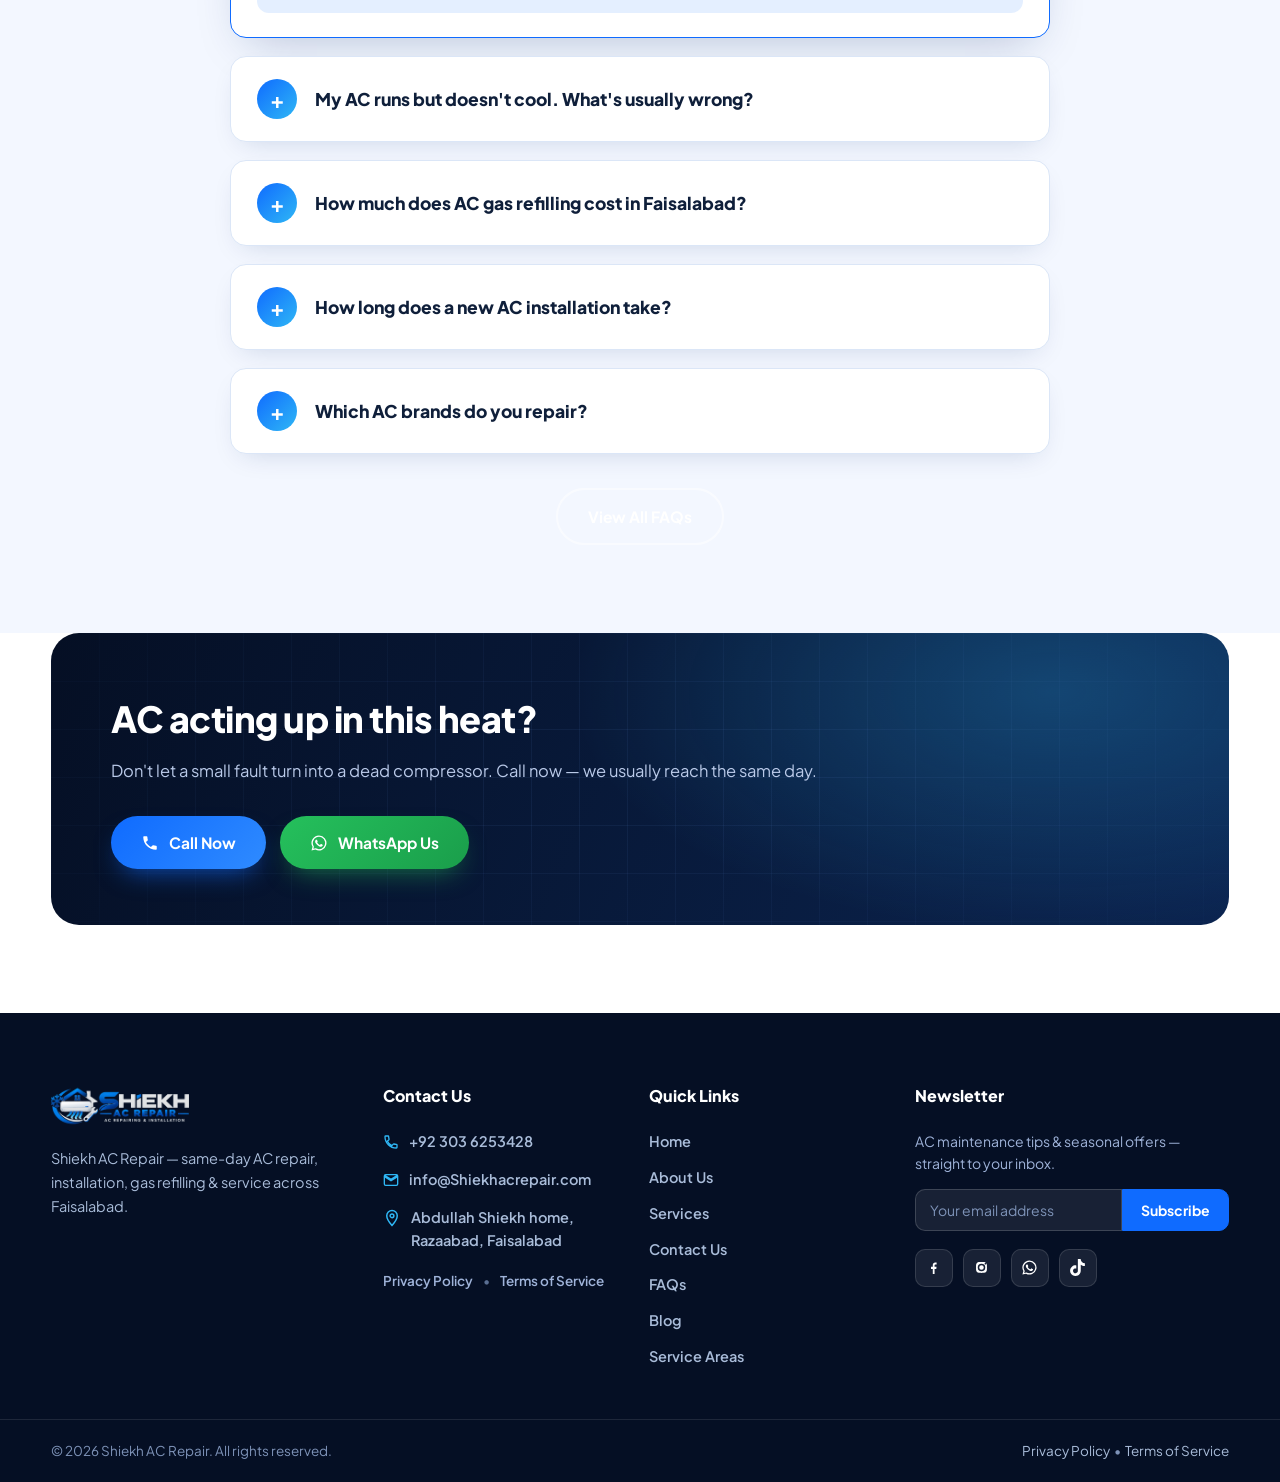
==== commit e685ed94: "footer-updated" ====
--- a/index.html
+++ b/index.html
@@ -369,6 +369,7 @@
         <a href="tel:+923036253428"><svg viewBox="0 0 24 24"><path d="M6.6 10.8c1.4 2.8 3.8 5.2 6.6 6.6l2.2-2.2c.3-.3.7-.4 1-.2 1.1.4 2.3.6 3.6.6.6 0 1 .4 1 1V20c0 .6-.4 1-1 1C10.6 21 3 13.4 3 4c0-.6.4-1 1-1h3.5c.6 0 1 .4 1 1 0 1.2.2 2.4.6 3.6.1.3 0 .7-.2 1l-2.3 2.2z"/></svg>+92 303 6253428</a>
         <a href="mailto:info@Shiekhacrepair.com"><svg viewBox="0 0 24 24"><path d="M20 4H4c-1.1 0-2 .9-2 2v12c0 1.1.9 2 2 2h16c1.1 0 2-.9 2-2V6c0-1.1-.9-2-2-2zm0 4l-8 5-8-5V6l8 5 8-5v2z"/></svg>info@Shiekhacrepair.com</a>
         <span class="footer-addr-line"><svg viewBox="0 0 24 24"><path d="M12 2C8.1 2 5 5.1 5 9c0 5.2 7 13 7 13s7-7.8 7-13c0-3.9-3.1-7-7-7zm0 9.5A2.5 2.5 0 1 1 12 6.5a2.5 2.5 0 0 1 0 5z"/></svg><span>Abdullah Shiekh home,<br>Razaabad, Faisalabad</span></span>
+        <span class="footer-legal"><a href="privacy.html">Privacy Policy</a><span class="dot">•</span><a href="terms.html">Terms of Service</a></span>
       </div>
     </div>
     <div>
@@ -378,8 +379,6 @@
         <a href="about.html">About Us</a>
         <a href="services.html">Services</a>
         <a href="contact.html">Contact Us</a>
-        <a href="privacy.html">Privacy Policy</a>
-        <a href="terms.html">Terms of Service</a>
         <a href="faqs.html">FAQs</a>
         <a href="blog.html">Blog</a>
         <a href="service-areas.html">Service Areas</a>
--- a/assets/css/style.css
+++ b/assets/css/style.css
@@ -597,3 +597,9 @@
 .footer-social svg{width:17px;height:17px;fill:#fff}
 .footer-addr-line{display:inline-flex;gap:10px;align-items:flex-start;font-size:14.5px;font-weight:600;line-height:1.6}
 .footer-addr-line svg{width:18px;height:18px;fill:none;stroke:var(--cyan);stroke-width:2;flex:none;margin-top:3px}
+
+/* ======= Footer legal links ======= */
+.footer-legal{display:flex;align-items:center;gap:10px;font-size:13.5px;margin-top:4px}
+.footer-legal a{color:#9fb3d9;font-weight:600;white-space:nowrap}
+.footer-legal a:hover{color:#fff}
+.footer-legal .dot{color:#5a6f93}
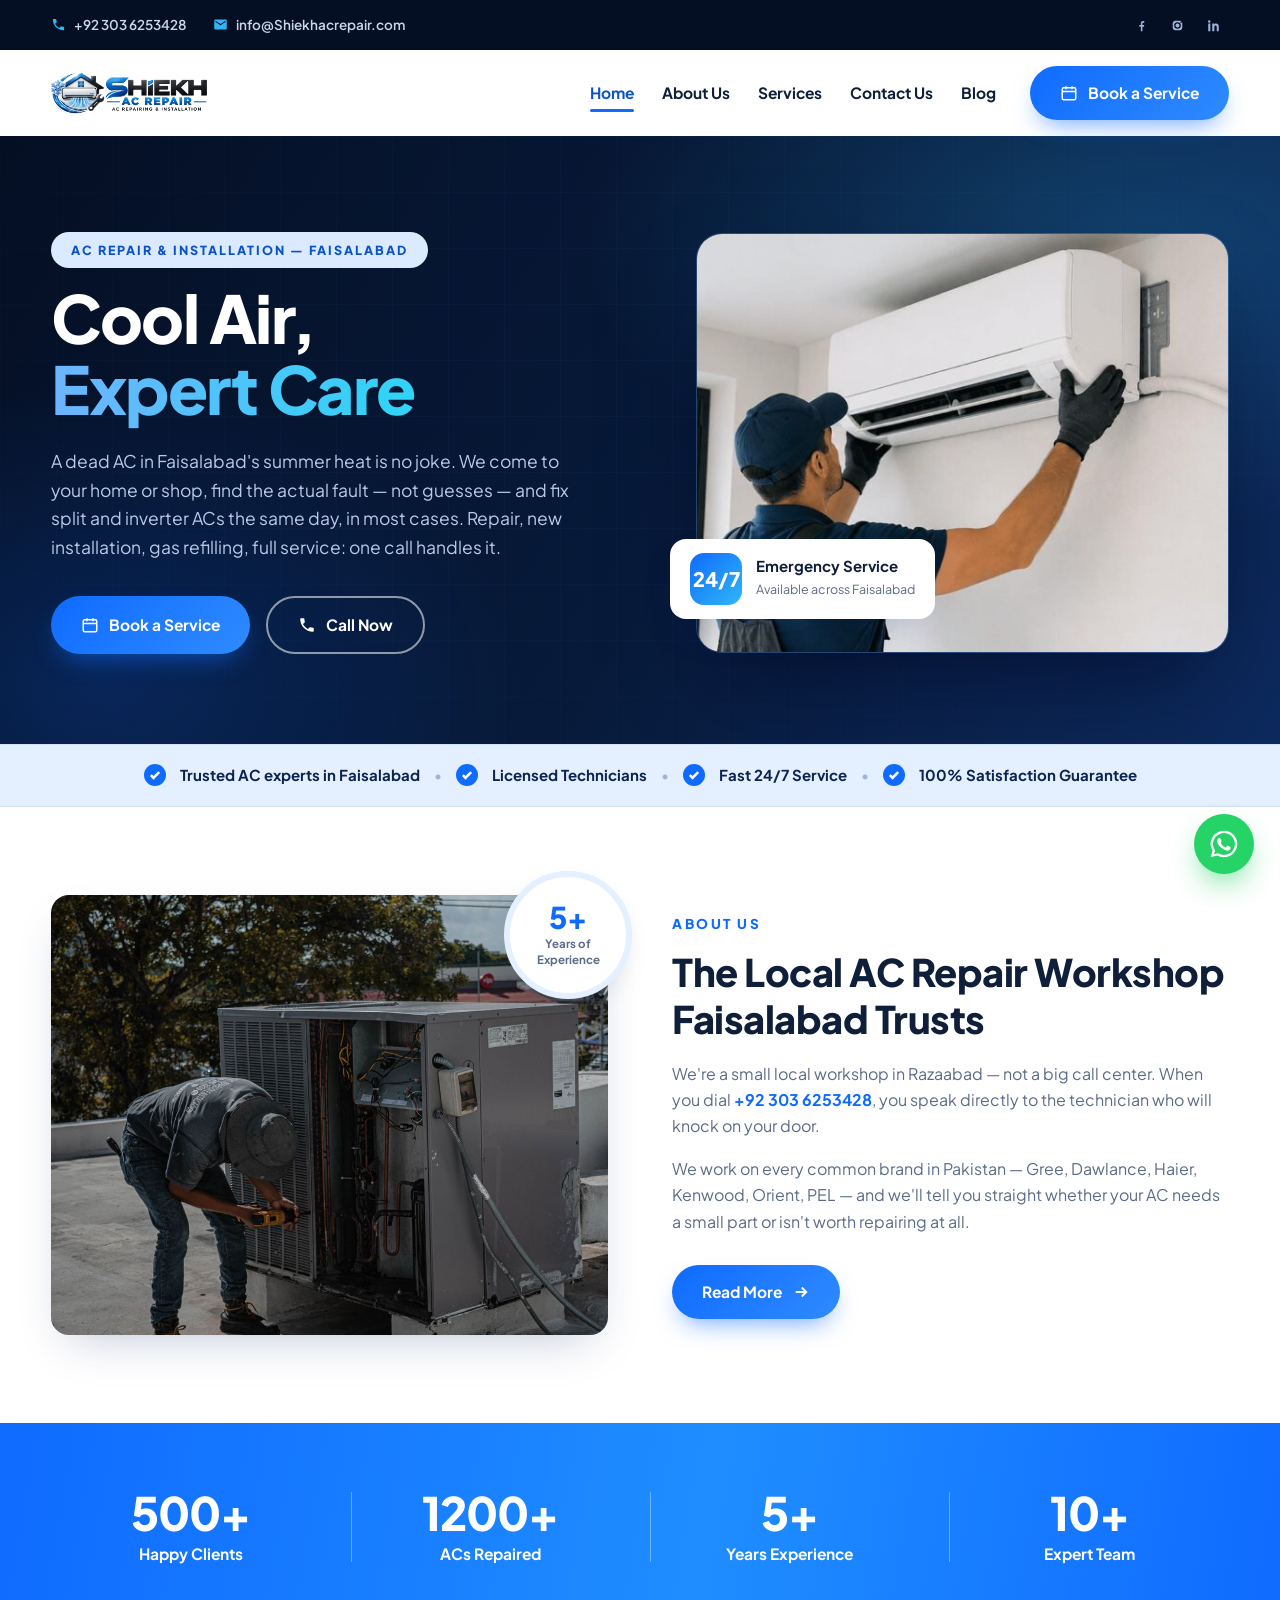
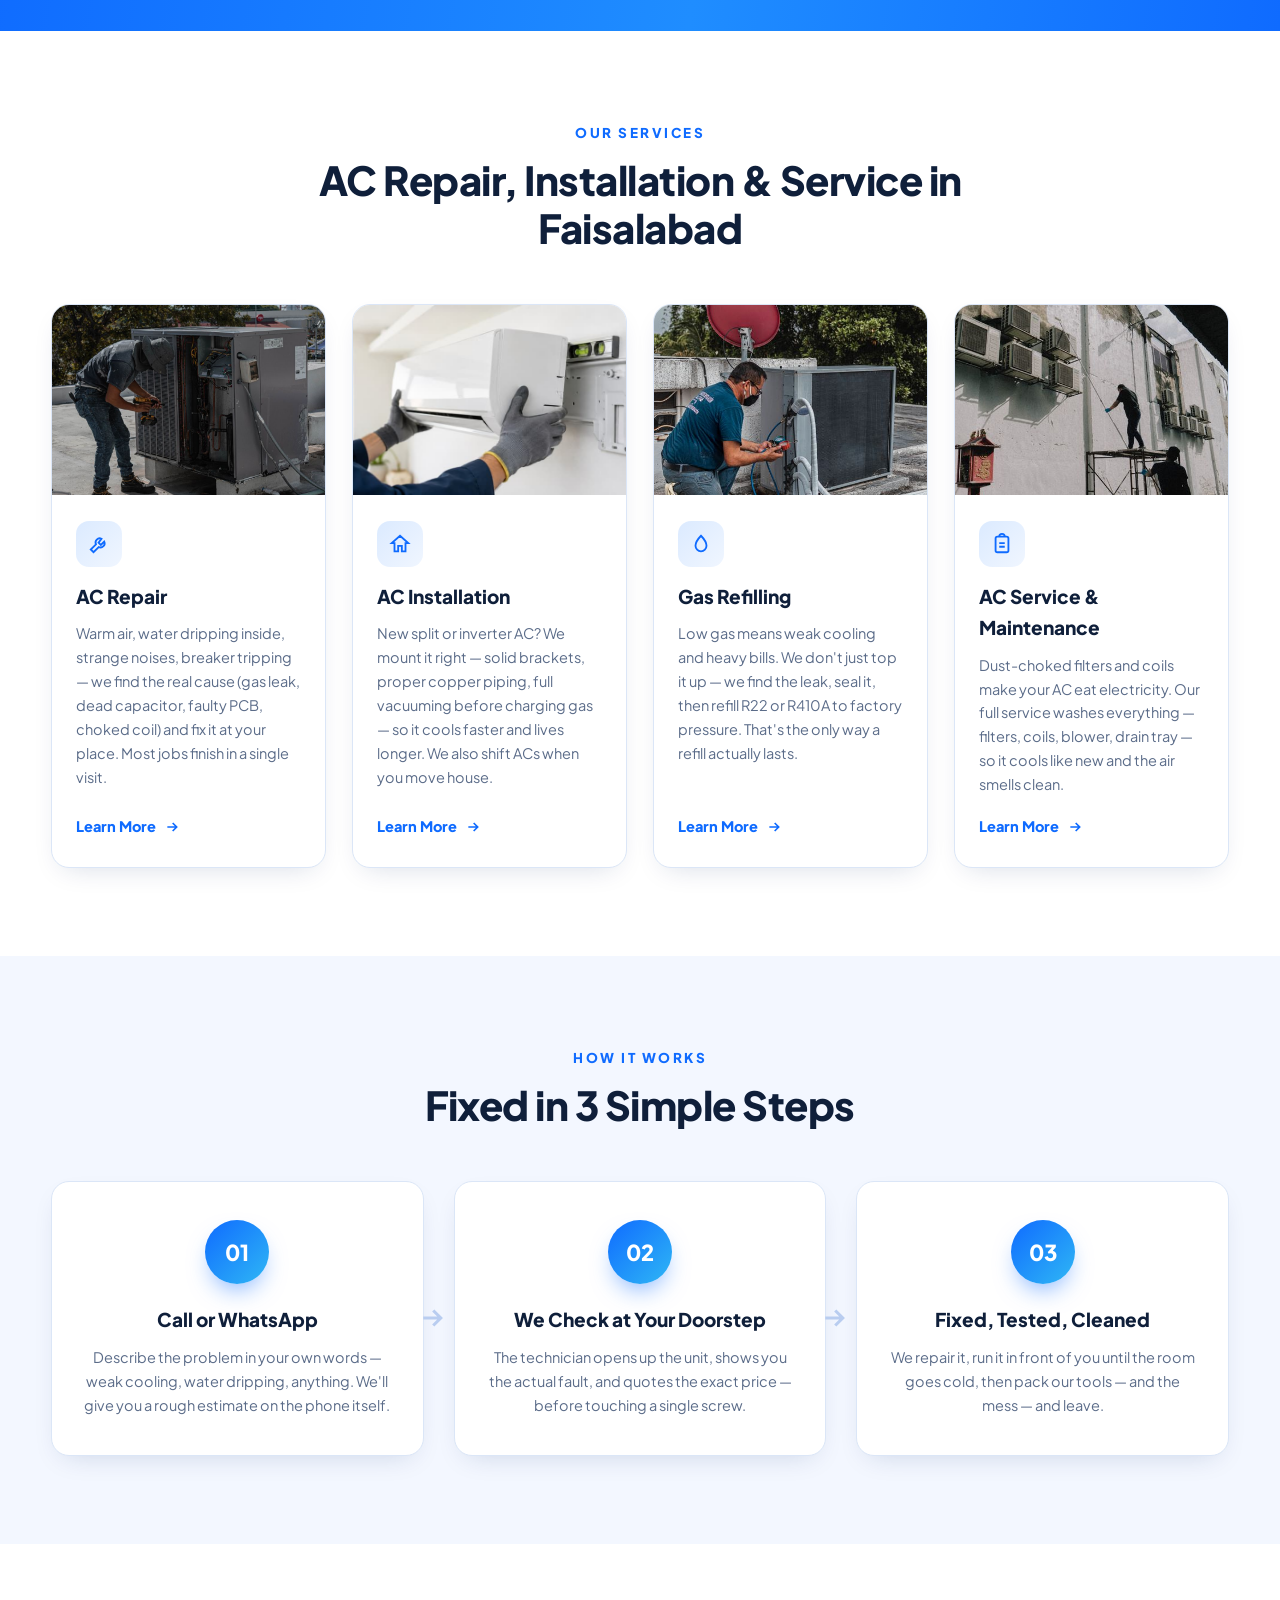
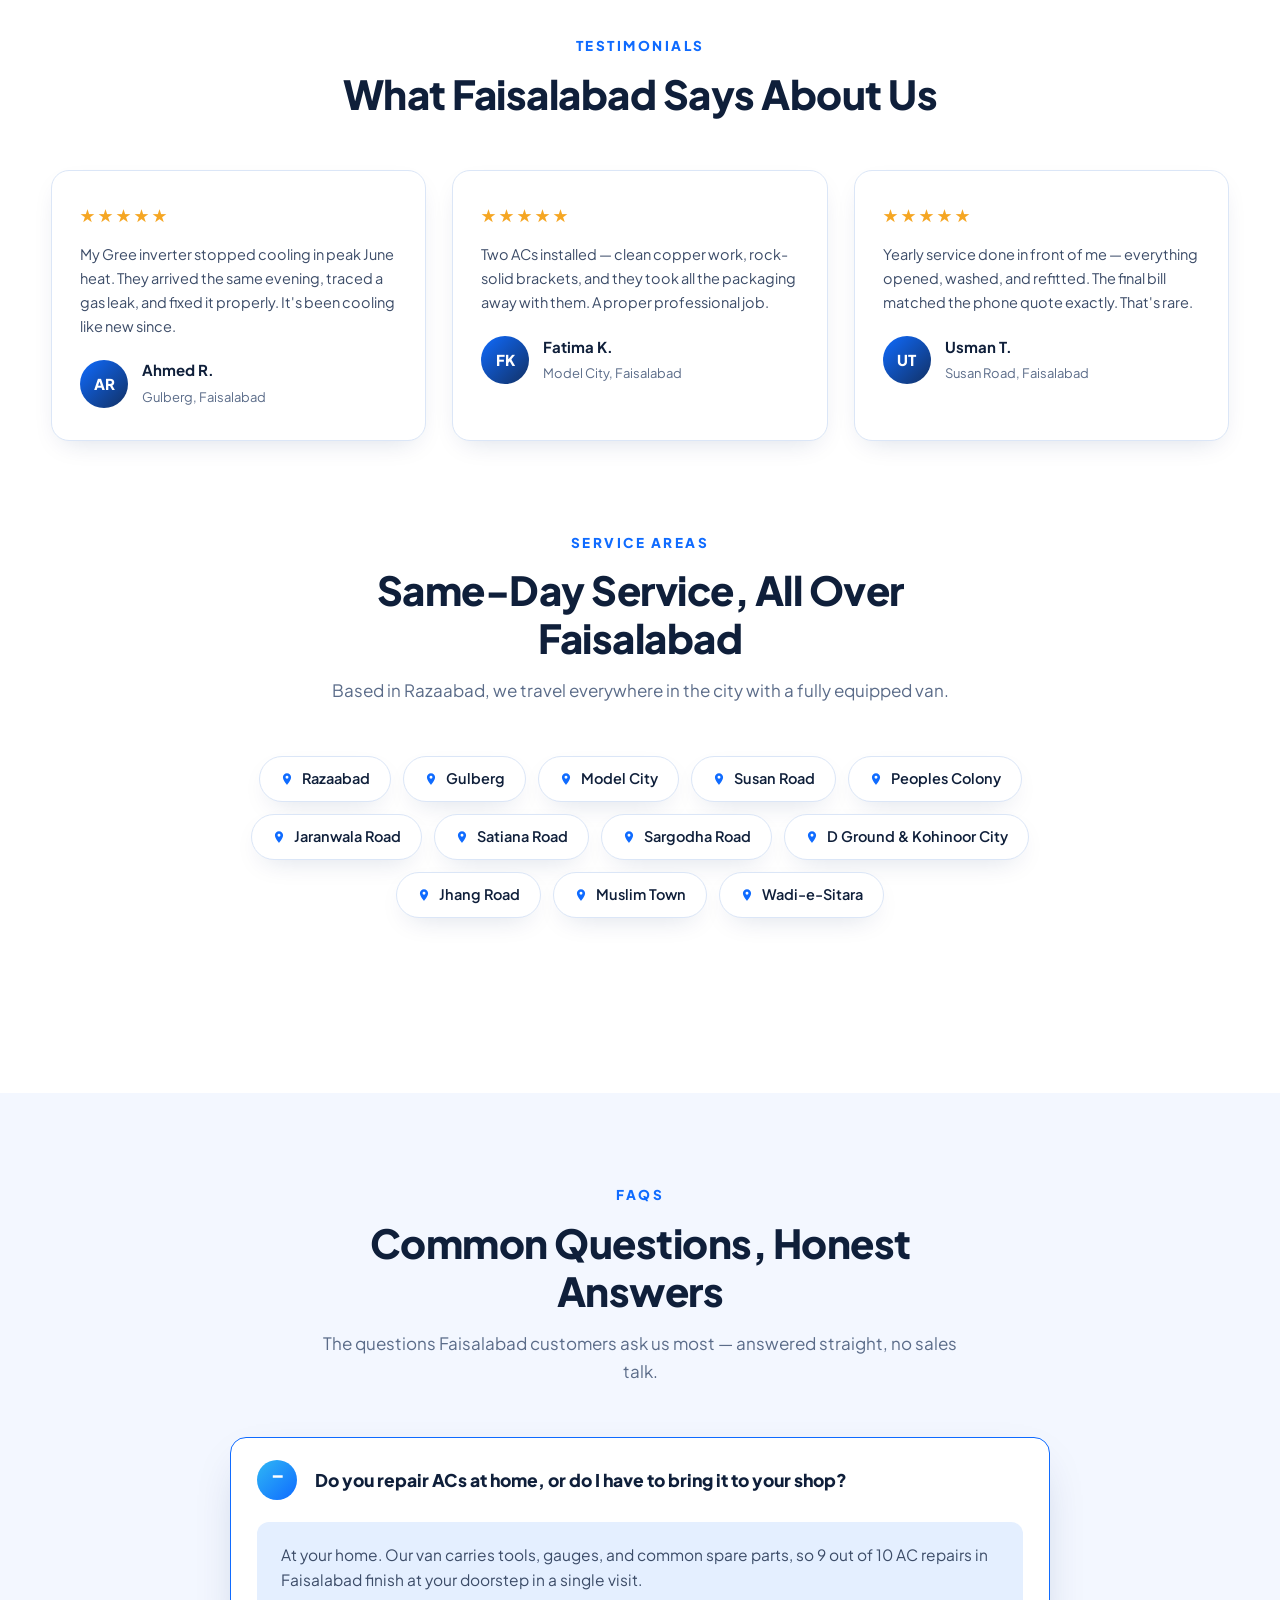
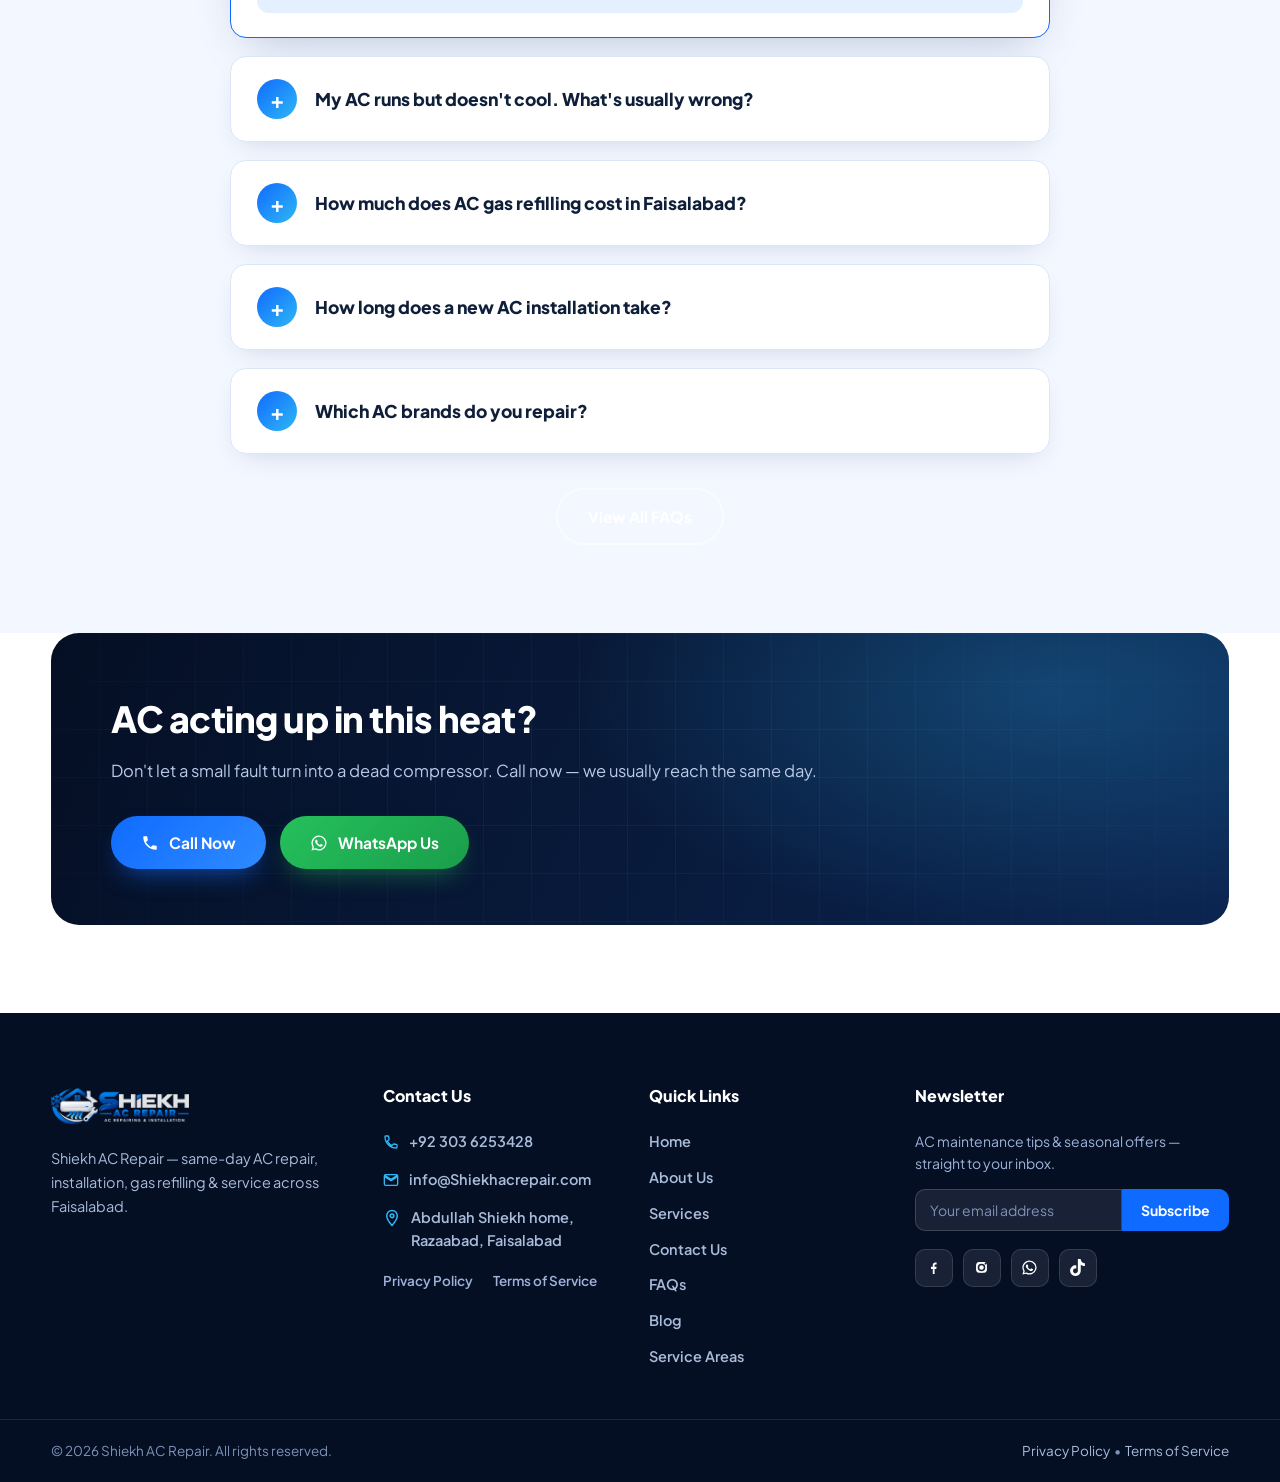
==== commit 1497d277: "updated" ====
--- a/index.html
+++ b/index.html
@@ -369,7 +369,7 @@
         <a href="tel:+923036253428"><svg viewBox="0 0 24 24"><path d="M6.6 10.8c1.4 2.8 3.8 5.2 6.6 6.6l2.2-2.2c.3-.3.7-.4 1-.2 1.1.4 2.3.6 3.6.6.6 0 1 .4 1 1V20c0 .6-.4 1-1 1C10.6 21 3 13.4 3 4c0-.6.4-1 1-1h3.5c.6 0 1 .4 1 1 0 1.2.2 2.4.6 3.6.1.3 0 .7-.2 1l-2.3 2.2z"/></svg>+92 303 6253428</a>
         <a href="mailto:info@Shiekhacrepair.com"><svg viewBox="0 0 24 24"><path d="M20 4H4c-1.1 0-2 .9-2 2v12c0 1.1.9 2 2 2h16c1.1 0 2-.9 2-2V6c0-1.1-.9-2-2-2zm0 4l-8 5-8-5V6l8 5 8-5v2z"/></svg>info@Shiekhacrepair.com</a>
         <span class="footer-addr-line"><svg viewBox="0 0 24 24"><path d="M12 2C8.1 2 5 5.1 5 9c0 5.2 7 13 7 13s7-7.8 7-13c0-3.9-3.1-7-7-7zm0 9.5A2.5 2.5 0 1 1 12 6.5a2.5 2.5 0 0 1 0 5z"/></svg><span>Abdullah Shiekh home,<br>Razaabad, Faisalabad</span></span>
-        <span class="footer-legal"><a href="privacy.html">Privacy Policy</a><span class="dot">•</span><a href="terms.html">Terms of Service</a></span>
+        <span class="footer-legal"><a href="privacy.html">Privacy Policy</a><br><a href="terms.html">Terms of Service</a></span>
       </div>
     </div>
     <div>
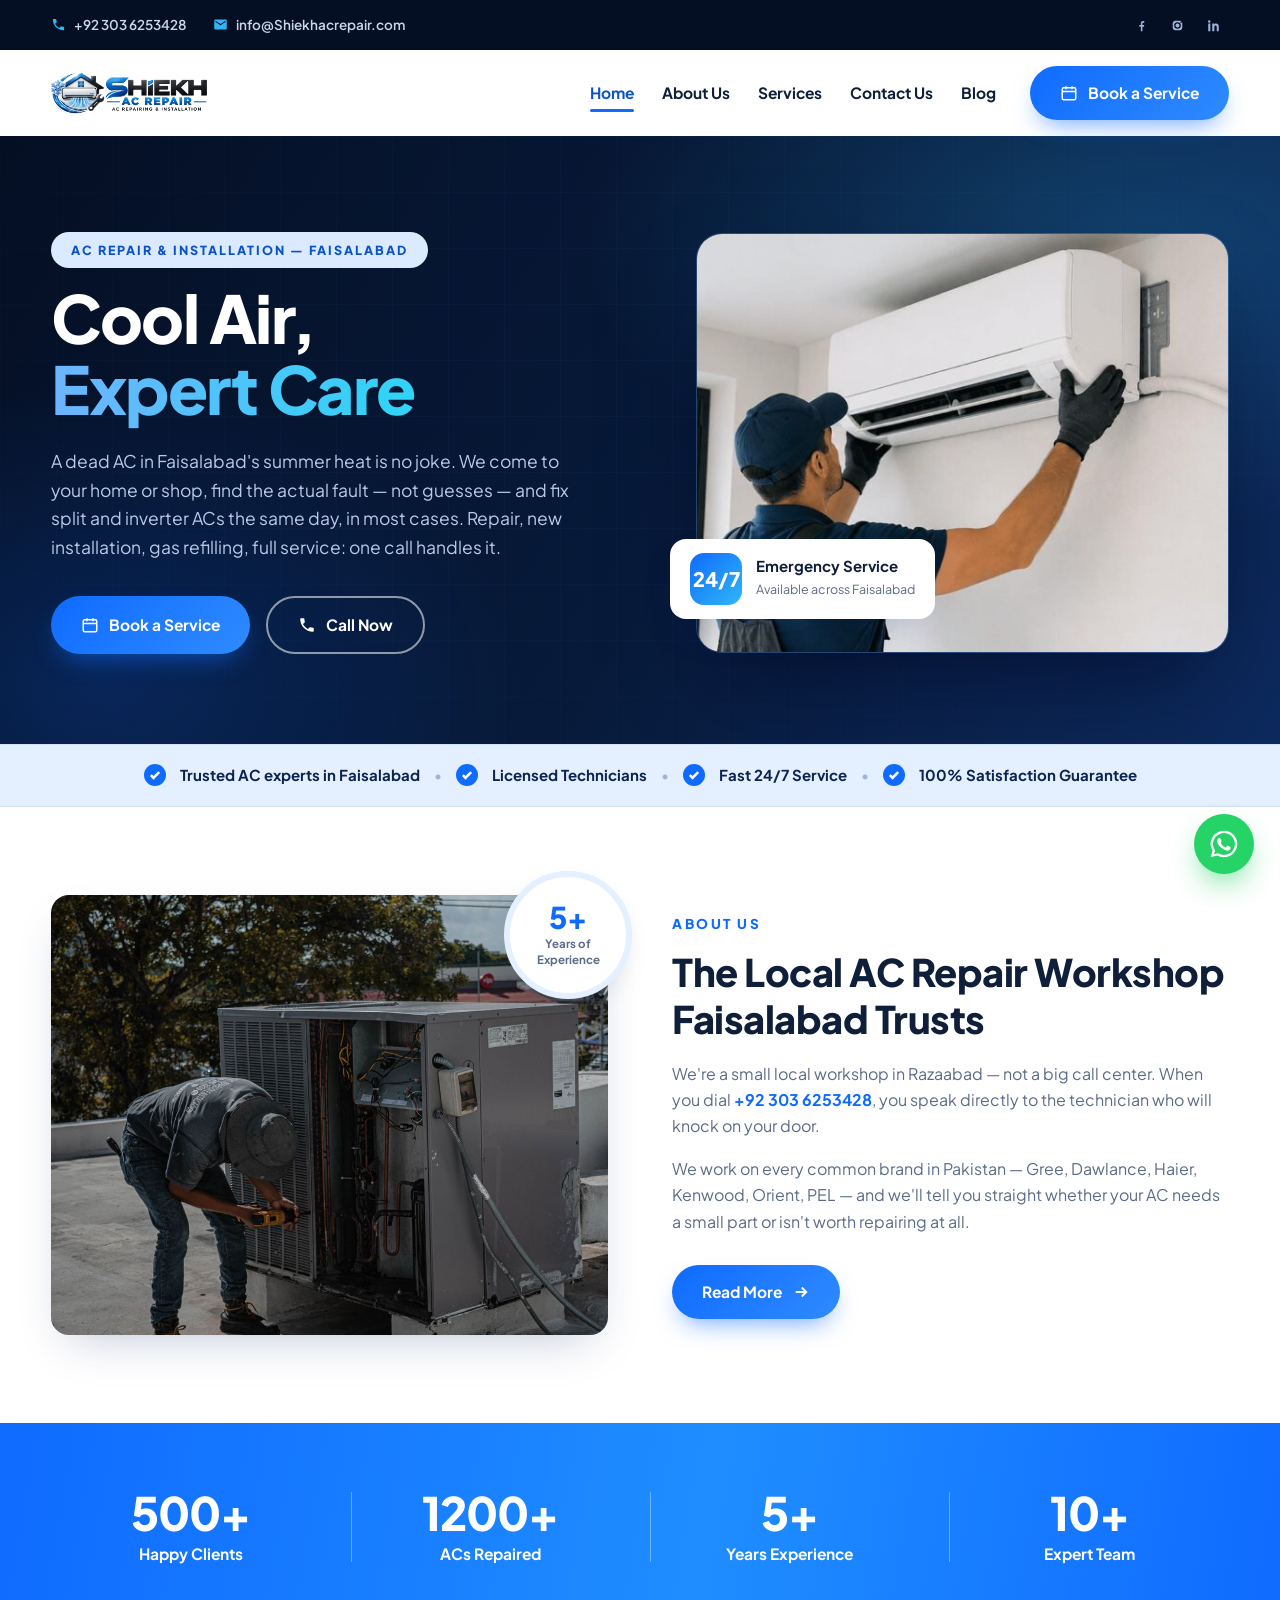
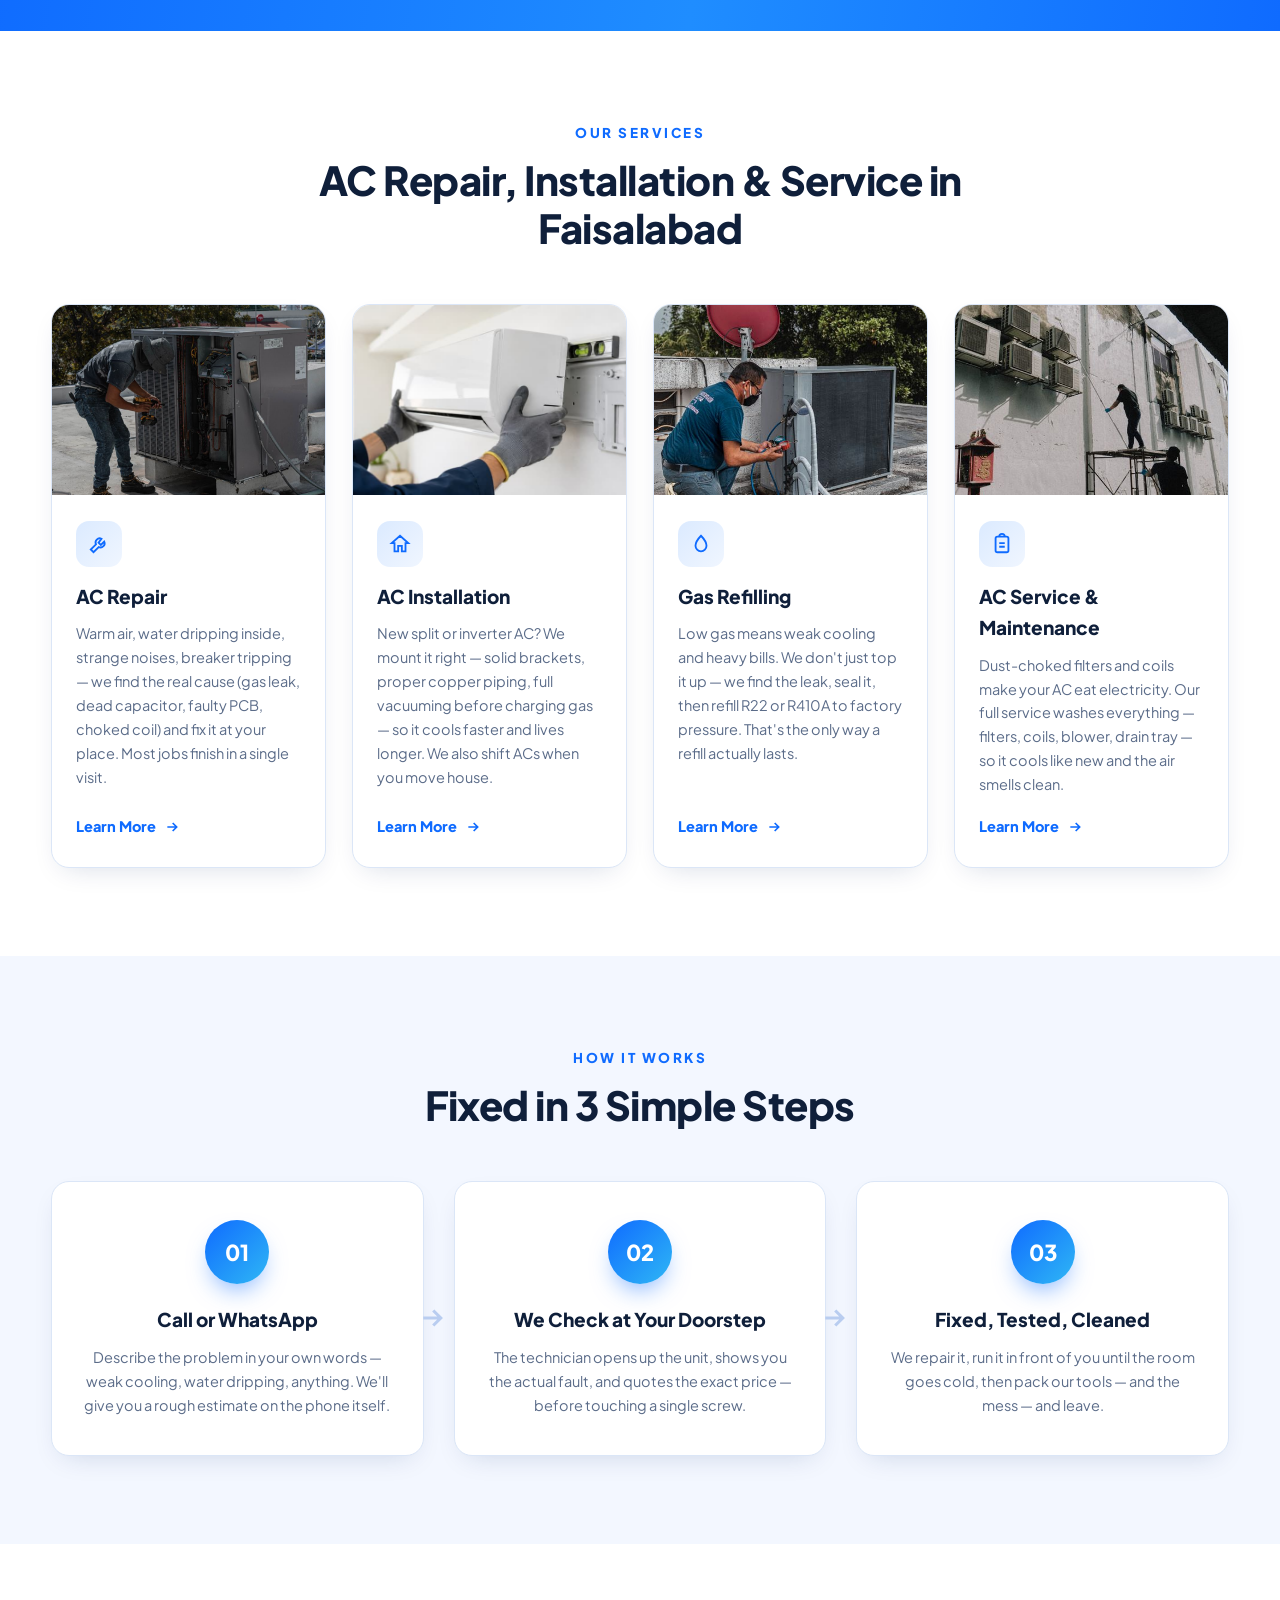
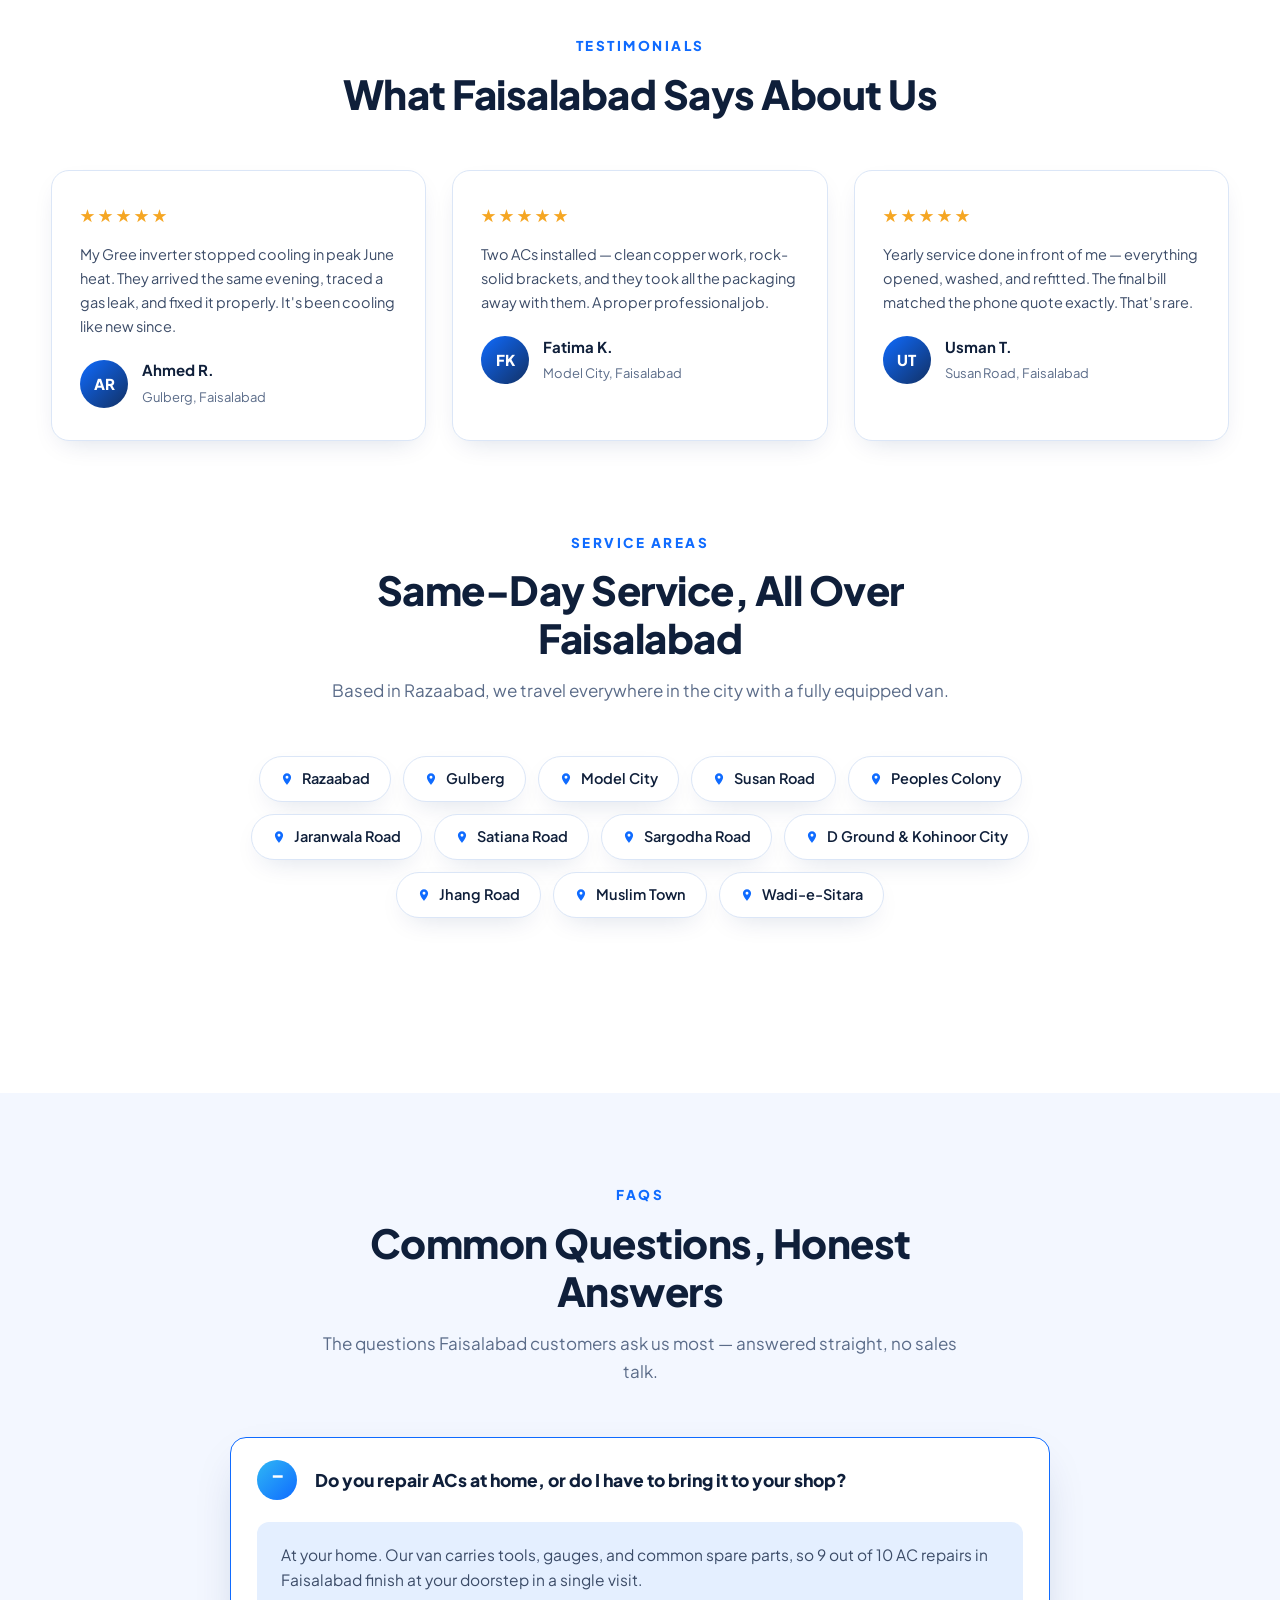
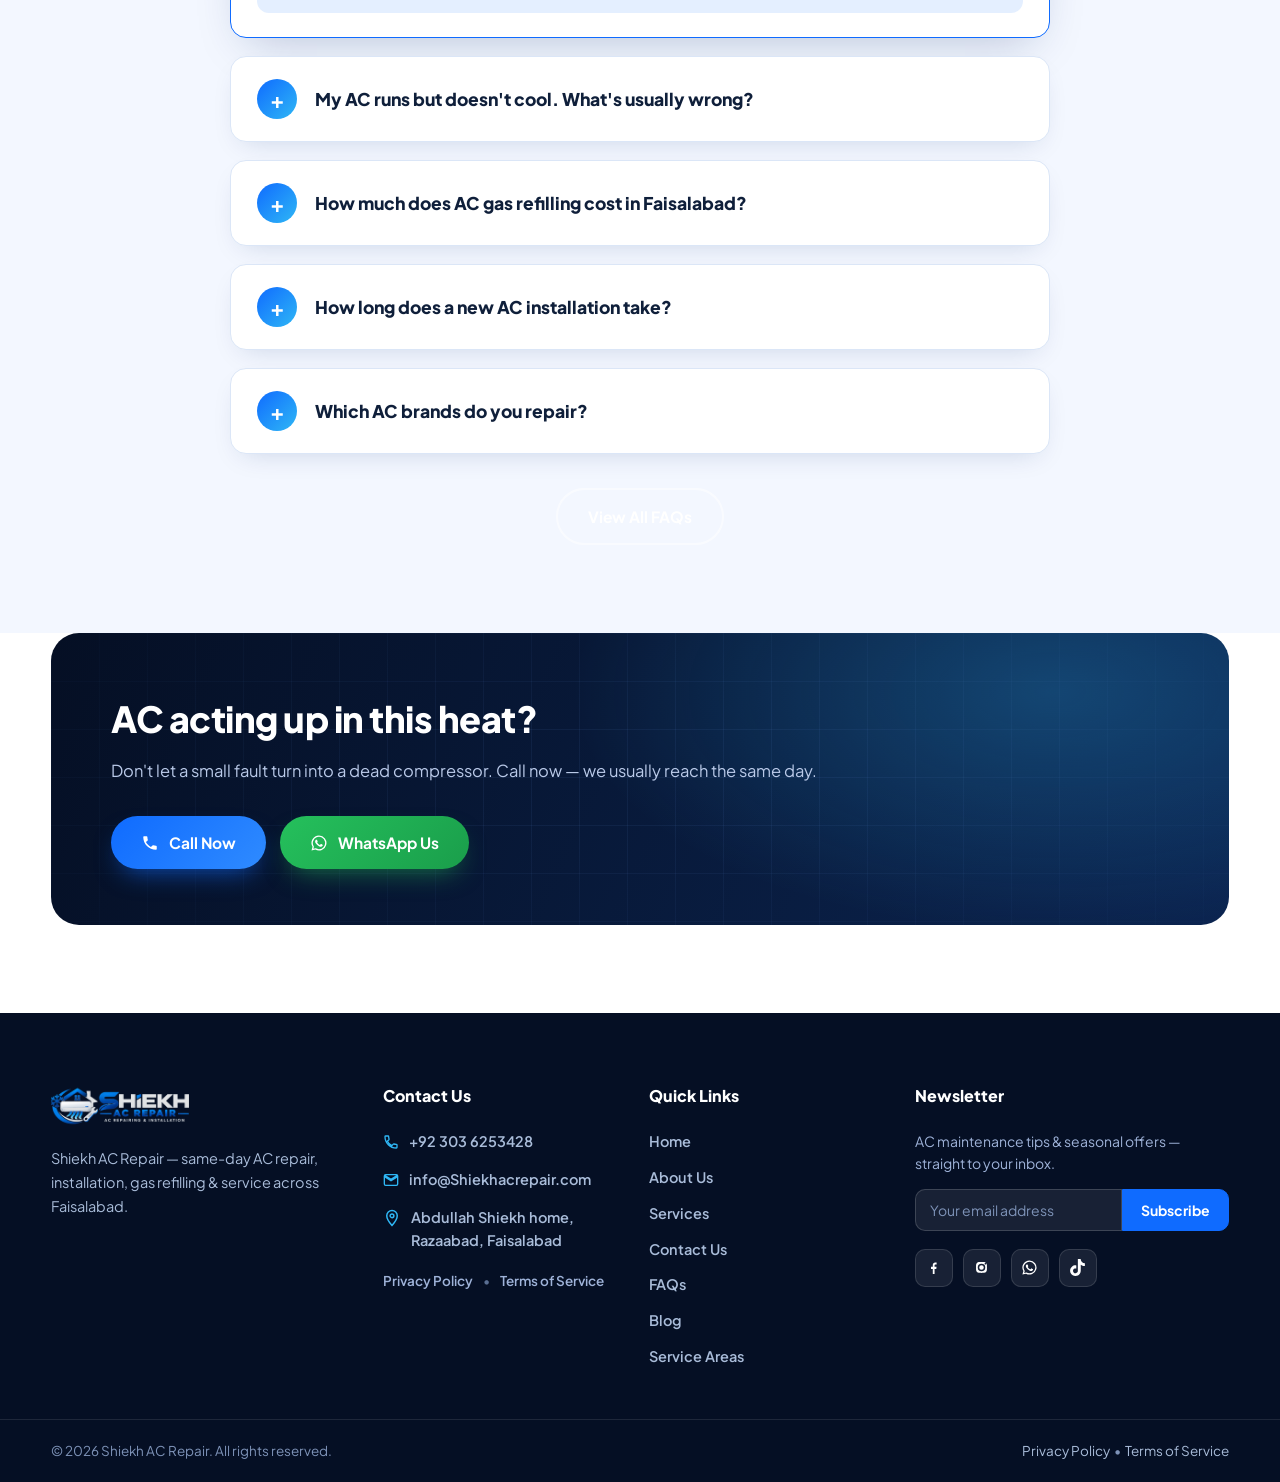
==== commit 96a48a31: "new" ====
--- a/index.html
+++ b/index.html
@@ -369,7 +369,7 @@
         <a href="tel:+923036253428"><svg viewBox="0 0 24 24"><path d="M6.6 10.8c1.4 2.8 3.8 5.2 6.6 6.6l2.2-2.2c.3-.3.7-.4 1-.2 1.1.4 2.3.6 3.6.6.6 0 1 .4 1 1V20c0 .6-.4 1-1 1C10.6 21 3 13.4 3 4c0-.6.4-1 1-1h3.5c.6 0 1 .4 1 1 0 1.2.2 2.4.6 3.6.1.3 0 .7-.2 1l-2.3 2.2z"/></svg>+92 303 6253428</a>
         <a href="mailto:info@Shiekhacrepair.com"><svg viewBox="0 0 24 24"><path d="M20 4H4c-1.1 0-2 .9-2 2v12c0 1.1.9 2 2 2h16c1.1 0 2-.9 2-2V6c0-1.1-.9-2-2-2zm0 4l-8 5-8-5V6l8 5 8-5v2z"/></svg>info@Shiekhacrepair.com</a>
         <span class="footer-addr-line"><svg viewBox="0 0 24 24"><path d="M12 2C8.1 2 5 5.1 5 9c0 5.2 7 13 7 13s7-7.8 7-13c0-3.9-3.1-7-7-7zm0 9.5A2.5 2.5 0 1 1 12 6.5a2.5 2.5 0 0 1 0 5z"/></svg><span>Abdullah Shiekh home,<br>Razaabad, Faisalabad</span></span>
-        <span class="footer-legal"><a href="privacy.html">Privacy Policy</a><br><a href="terms.html">Terms of Service</a></span>
+        <span class="footer-legal"><a href="privacy.html">Privacy Policy</a><span class="dot">•</span><a href="terms.html">Terms of Service</a></span>
       </div>
     </div>
     <div>
